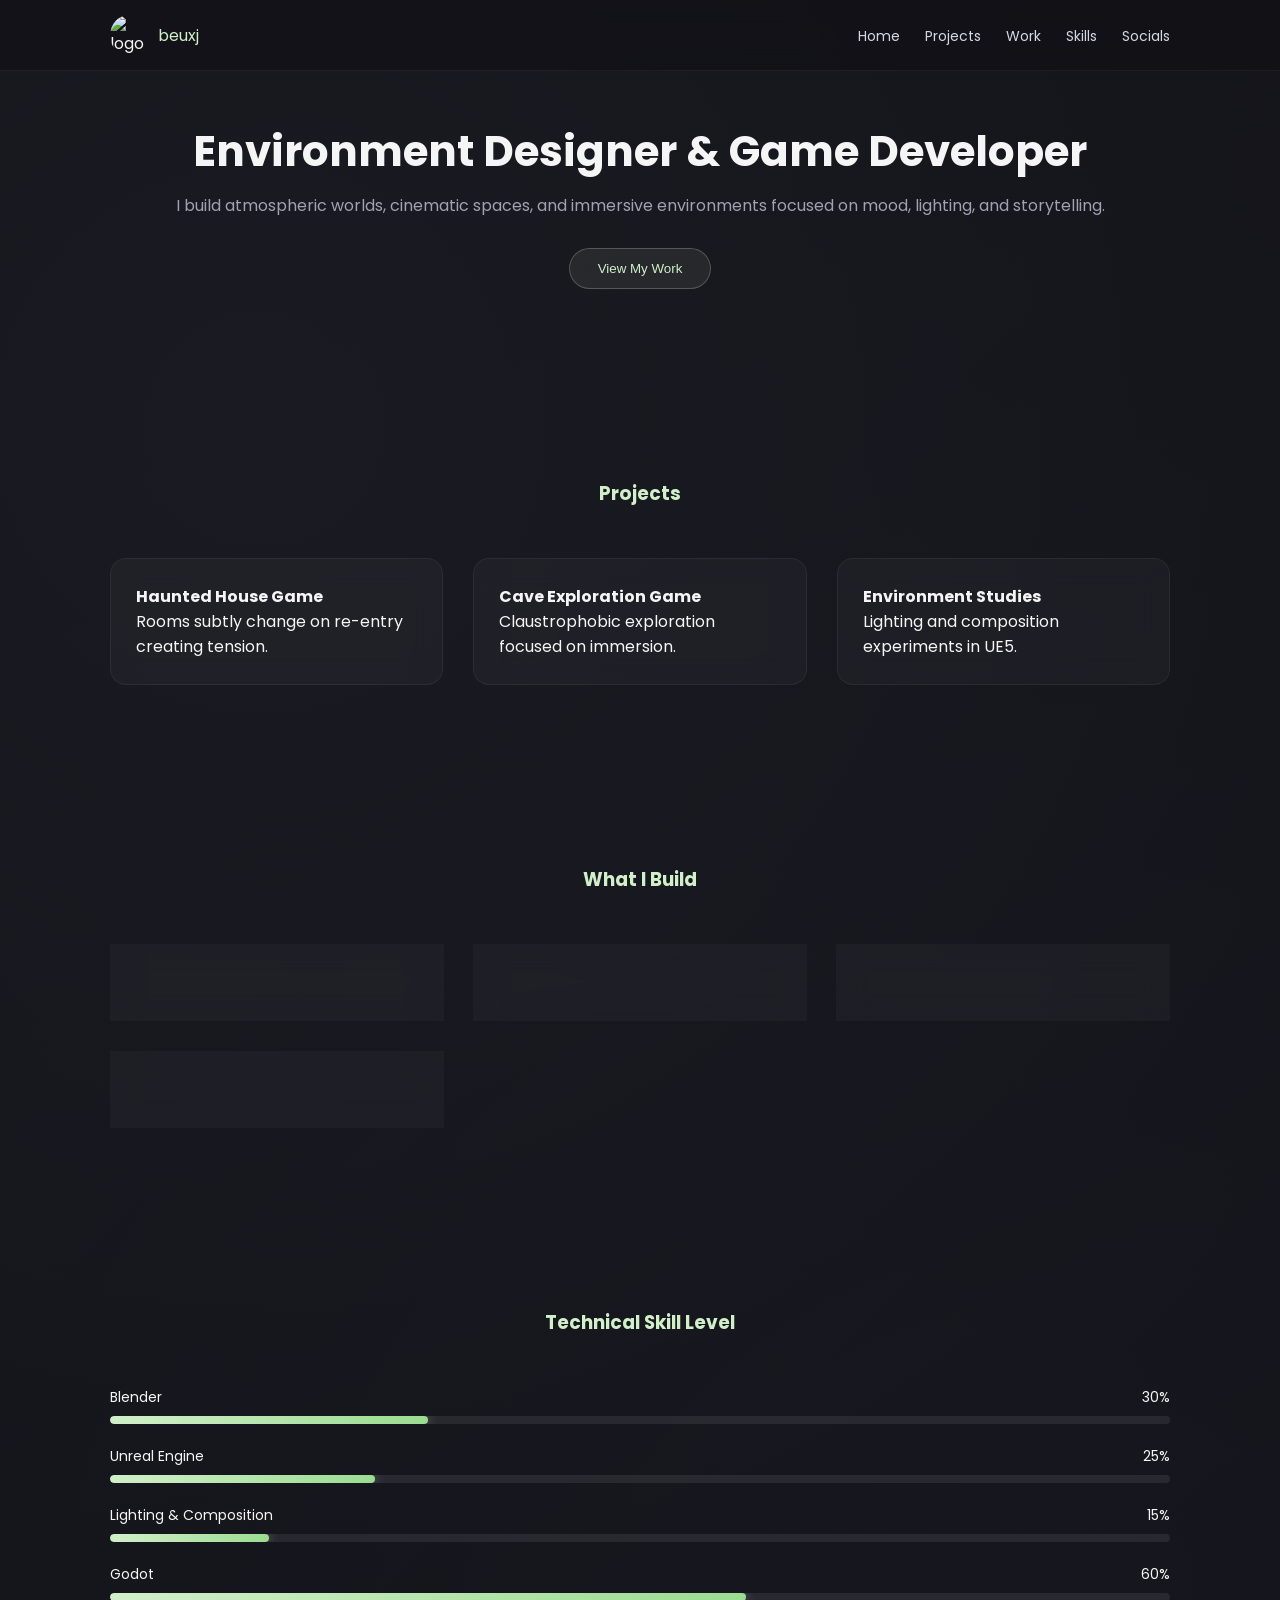
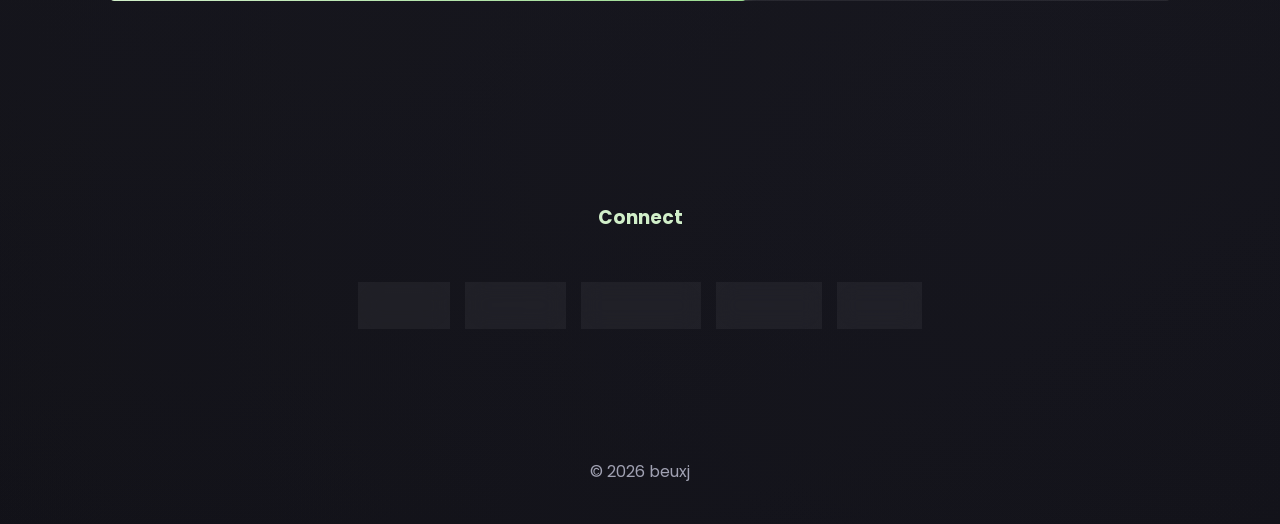
==== index.html @ 56275190 "added techinical skills bar , changed the animatin style with a little glow effect and changed the l" ====
<!DOCTYPE html>
<html lang="en">
<head>
<meta charset="UTF-8">
<meta name="viewport" content="width=device-width, initial-scale=1.0">
<title>Beuxj | Environment Designer</title>

<link href="https://fonts.googleapis.com/css2?family=Poppins:wght@300;400;500;600&display=swap" rel="stylesheet">
<link rel="stylesheet" href="style.css">
</head>

<body>

<!-- NAVBAR -->
<nav class="navbar">
    <div class="container nav-container">

        <div class="logo-container">
            <img src="assets\logo\BEUXJ.png" alt="logo">
            <span class="brand-name">beuxj</span>
        </div>

        <ul class="nav-links">
            <li><a href="#home">Home</a></li>
            <li><a href="#projects">Projects</a></li>
            <li><a href="#what">Work</a></li>
            <li><a href="#skills">Skills</a></li>
            <li><a href="#socials">Socials</a></li>
        </ul>

    </div>
</nav>

<!-- HERO -->
<section id="home" class="hero">
    <div class="container">
        <h2>Environment Designer & Game Developer</h2>
        <p>
            I build atmospheric worlds, cinematic spaces, and immersive environments
            focused on mood, lighting, and storytelling.
        </p>
        <button onclick="scrollToSection('projects')">View My Work</button>
    </div>
</section>

<!-- PROJECTS -->
<section id="projects" class="reveal">
    <div class="container">
        <h3>Projects</h3>

        <div class="project-grid">
            <div class="project-card">
                <h4>Haunted House Game</h4>
                <p>Rooms subtly change on re-entry creating tension.</p>
            </div>

            <div class="project-card">
                <h4>Cave Exploration Game</h4>
                <p>Claustrophobic exploration focused on immersion.</p>
            </div>

            <div class="project-card">
                <h4>Environment Studies</h4>
                <p>Lighting and composition experiments in UE5.</p>
            </div>
        </div>
    </div>
</section>

<!-- WHAT I BUILD -->
<section id="what" class="reveal">
    <div class="container">
        <h3>What I Build</h3>

        <div class="what-grid">
            <div class="what-card"><h4>Atmospheric Environments</h4></div>
            <div class="what-card"><h4>Cinematic Lighting</h4></div>
            <div class="what-card"><h4>Environment Assets</h4></div>
            <div class="what-card"><h4>Immersive Spaces</h4></div>
        </div>
    </div>
</section>

<!-- SKILLS -->
<section id="skills" class="reveal">
    <div class="container">
        <h3>Technical Skill Level</h3>

        <div class="skill-bars">

            <div class="skill">
                <div class="skill-header">
                    <span>Blender</span>
                    <span>30%</span>
                </div>
                <div class="bar">
                    <div class="progress" data-width="30%"></div>
                </div>
            </div>

            <div class="skill">
                <div class="skill-header">
                    <span>Unreal Engine</span>
                    <span>25%</span>
                </div>
                <div class="bar">
                    <div class="progress" data-width="25%"></div>
                </div>
            </div>

            <div class="skill">
                <div class="skill-header">
                    <span>Lighting & Composition</span>
                    <span>15%</span>
                </div>
                <div class="bar">
                    <div class="progress" data-width="15%"></div>
                </div>
            </div>

            <div class="skill">
                <div class="skill-header">
                    <span>Godot</span>
                    <span>60%</span>
                </div>
                <div class="bar">
                    <div class="progress" data-width="60%"></div>
                </div>
            </div>

        </div>
    </div>
</section>

<!-- SOCIALS -->
<section id="socials" class="reveal">
    <div class="container">
        <h3>Connect</h3>

        <div class="socials">
        <a href="https://github.com/Beuxj" target="_blank">GitHub</a>
        <a href="https://www.linkedin.com/in/ritvik-paul-022bb6386/" target="_blank">LinkedIn</a>
        <a href="https://www.instagram.com/beuxj.dev" target="_blank">Instagram</a>
        <a href="https://www.youtube.com/@Beuxjcreates" target="_blank">YouTube</a>
        <a href="https://beuxj.itch.io/" target="_blank">Itch.io</a>

        </div>
    </div>
</section>

<footer>
    © 2026 beuxj
</footer>

<script src="script.js"></script>
</body>
</html>
---- style.css ----
:root {
    --bg: #101014;
    --accent: #d1efc9;
    --text: #f5f5f5;
    --muted: #a0a1b2;
}

/* RESET */
* {
    margin: 0;
    padding: 0;
    box-sizing: border-box;
}

/* BODY */
body {
    font-family: 'Poppins', sans-serif;
    background: radial-gradient(circle at 20% 20%, #1a1a22, transparent),
                radial-gradient(circle at 80% 80%, #15151d, transparent),
                linear-gradient(135deg, #101014, #0c0c11);
    color: var(--text);
}

/* CONTAINER */
.container {
    max-width: 1100px;
    margin: auto;
    padding: 0 20px;
}

/* NAVBAR */
.navbar {
    position: fixed;
    width: 100%;
    top: 0;
    background: rgba(16,16,20,0.6);
    backdrop-filter: blur(12px);
    border-bottom: 1px solid rgba(255,255,255,0.05);
    z-index: 1000;
}

.nav-container {
    display: flex;
    justify-content: space-between;
    align-items: center;
    height: 70px;
}

.logo-container {
    display: flex;
    align-items: center;
    gap: 10px;
}

.logo-container img {
    width: 38px;
    border-radius: 50%;
}

.brand-name {
    color: var(--accent);
}

/* NAV LINKS */
.nav-links {
    display: flex;
    gap: 25px;
    list-style: none;
}

.nav-links a {
    color: #d6d7e5;
    text-decoration: none;
    font-size: 14px;
    transition: 0.3s;
}

.nav-links a:hover {
    color: var(--accent);
}

/* HERO */
.hero {
    padding-top: 120px;
    padding-bottom: 100px;
    text-align: center;
}

.hero h2 {
    font-size: 42px;
}

.hero p {
    color: var(--muted);
    margin-top: 10px;
}

/* 🔥 VIEW MY WORK BUTTON (FIXED) */
.hero button {
    margin-top: 30px;
    padding: 12px 28px;
    border-radius: 30px;

    background: rgba(209, 239, 201, 0.08);
    border: 1px solid rgba(209, 239, 201, 0.25);

    color: var(--accent);
    font-weight: 500;
    cursor: pointer;

    backdrop-filter: blur(10px);
    transition: 0.3s ease;
}

.hero button:hover {
    background: rgba(209, 239, 201, 0.2);
    box-shadow: 0 0 20px rgba(209,239,201,0.2);
    transform: translateY(-2px);
}

/* SECTIONS */
section {
    padding: 90px 0;
}

h3 {
    text-align: center;
    margin-bottom: 50px;
    color: var(--accent);
}

/* GRID */
.project-grid,
.what-grid {
    display: grid;
    grid-template-columns: repeat(auto-fit, minmax(260px, 1fr));
    gap: 30px;
}

/* 🔥 GLASS CARDS */
.project-card,
.what-card {
    background: rgba(255,255,255,0.03);
    border-radius: 16px;
    padding: 25px;

    backdrop-filter: blur(14px);
    border: 1px solid rgba(255,255,255,0.06);

    transition: all 0.3s ease;
}

/* Glow edge */
.project-card::before,
.what-card::before {
    content: "";
    position: absolute;
    inset: 0;
    border-radius: 16px;
    pointer-events: none;
}

/* Hover effect */
.project-card:hover,
.what-card:hover {
    transform: translateY(-8px) scale(1.01);
    border-color: rgba(209,239,201,0.25);
    box-shadow: 0 15px 40px rgba(0,0,0,0.4);
}

/* SKILLS */
.skill {
    margin-bottom: 22px;
}

.skill-header {
    display: flex;
    justify-content: space-between;
    font-size: 14px;
}

.bar {
    height: 8px;
    background: rgba(255,255,255,0.08);
    border-radius: 10px;
    margin-top: 8px;
    overflow: hidden;
}

/* 🔥 BETTER SKILL BAR */
.progress {
    width: 0;
    height: 100%;
    background: linear-gradient(90deg, #d1efc9, #9bdc91);
    border-radius: 10px;
    transition: width 1.2s ease;
    box-shadow: 0 0 12px rgba(209,239,201,0.4);
}

/* SOCIALS */
.socials {
    display: flex;
    justify-content: center;
    gap: 15px;
    flex-wrap: wrap;
}

.socials a {
    padding: 10px 18px;
    border-radius: 25px;

    background: rgba(255,255,255,0.05);
    backdrop-filter: blur(10px);
    border: 1px solid rgba(255,255,255,0.08);

    color: var(--accent);
    text-decoration: none;

    transition: 0.3s;
}

.socials a:hover {
    background: rgba(209,239,201,0.15);
    box-shadow: 0 0 15px rgba(209,239,201,0.2);
}

/* FOOTER */
footer {
    text-align: center;
    padding: 40px;
    color: var(--muted);
}

/* ANIMATIONS */
.reveal {
    opacity: 0;
    transform: translateY(30px);
    transition: 0.8s;
}

.reveal.active {
    opacity: 1;
    transform: translateY(0);
}

/* MOBILE */
@media(max-width:768px){
    .nav-links {
        display: none;
    }

    .hero h2 {
        font-size: 30px;
    }
}
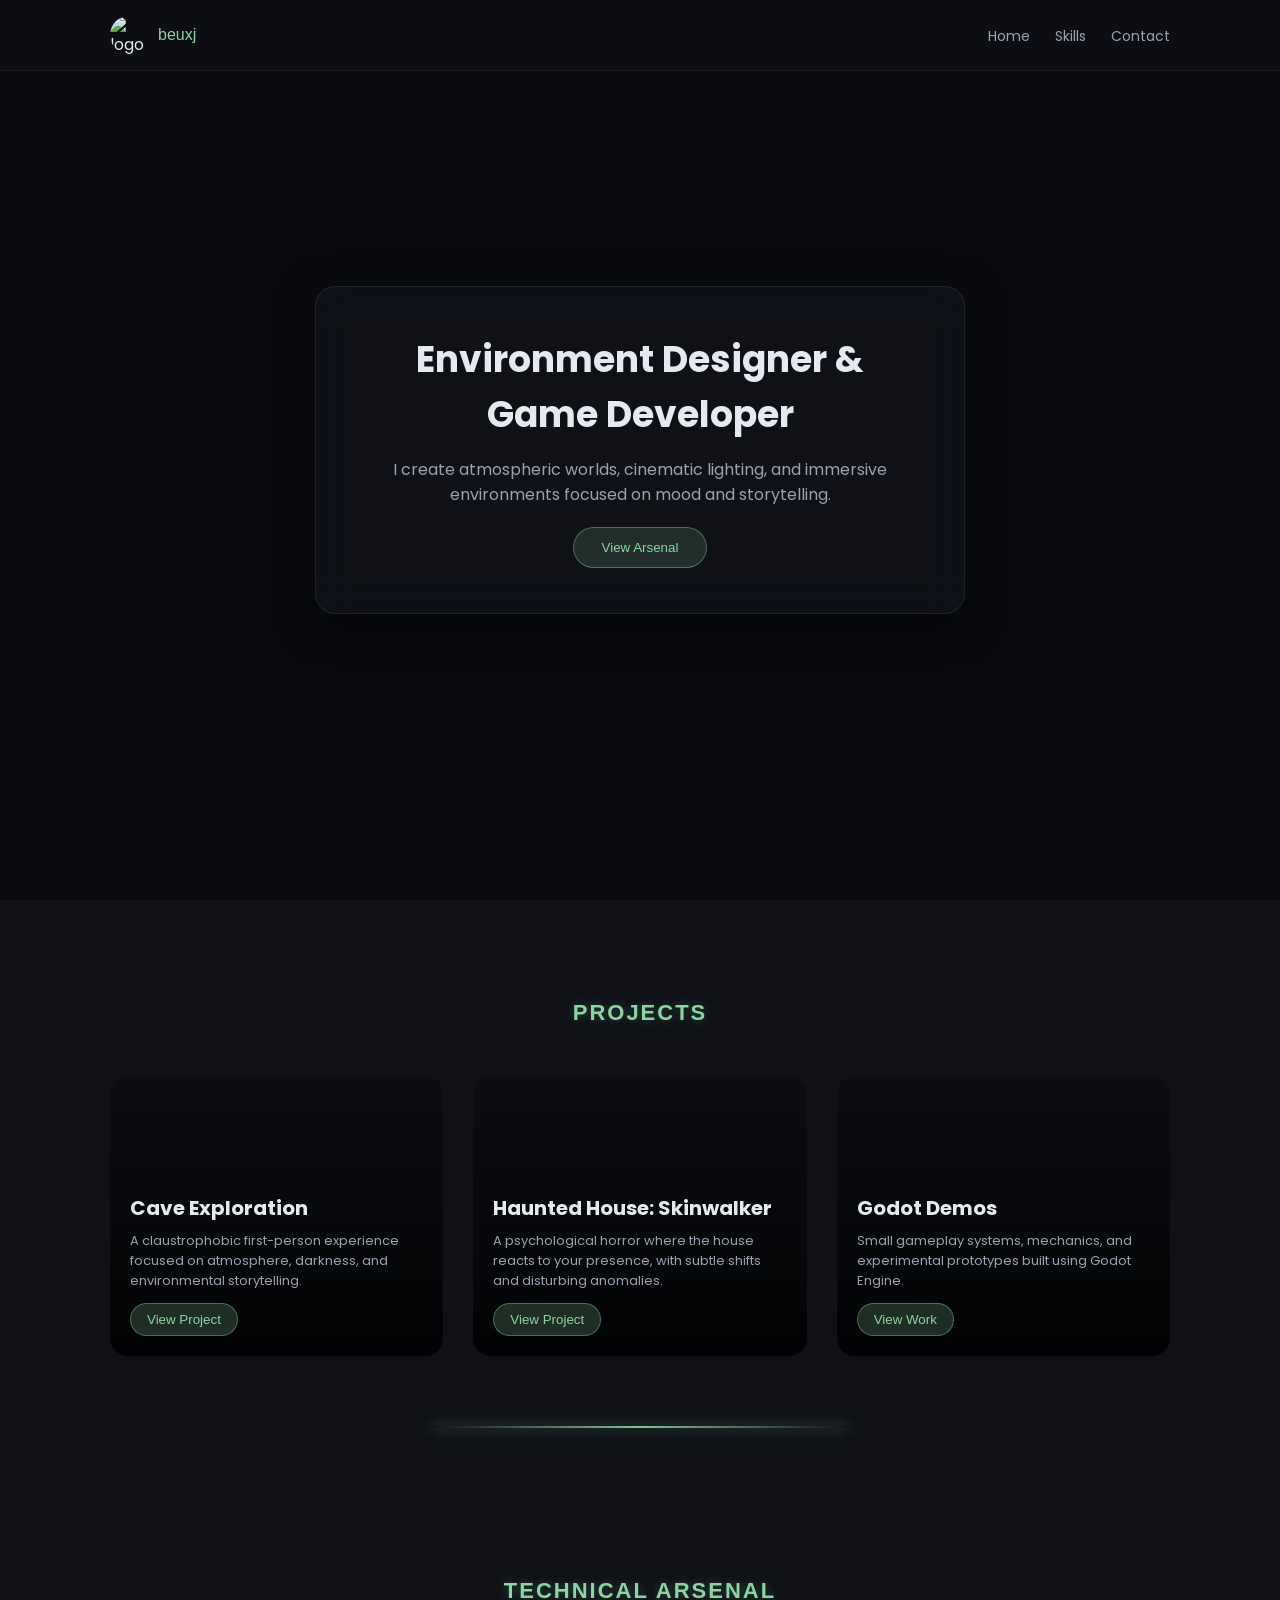
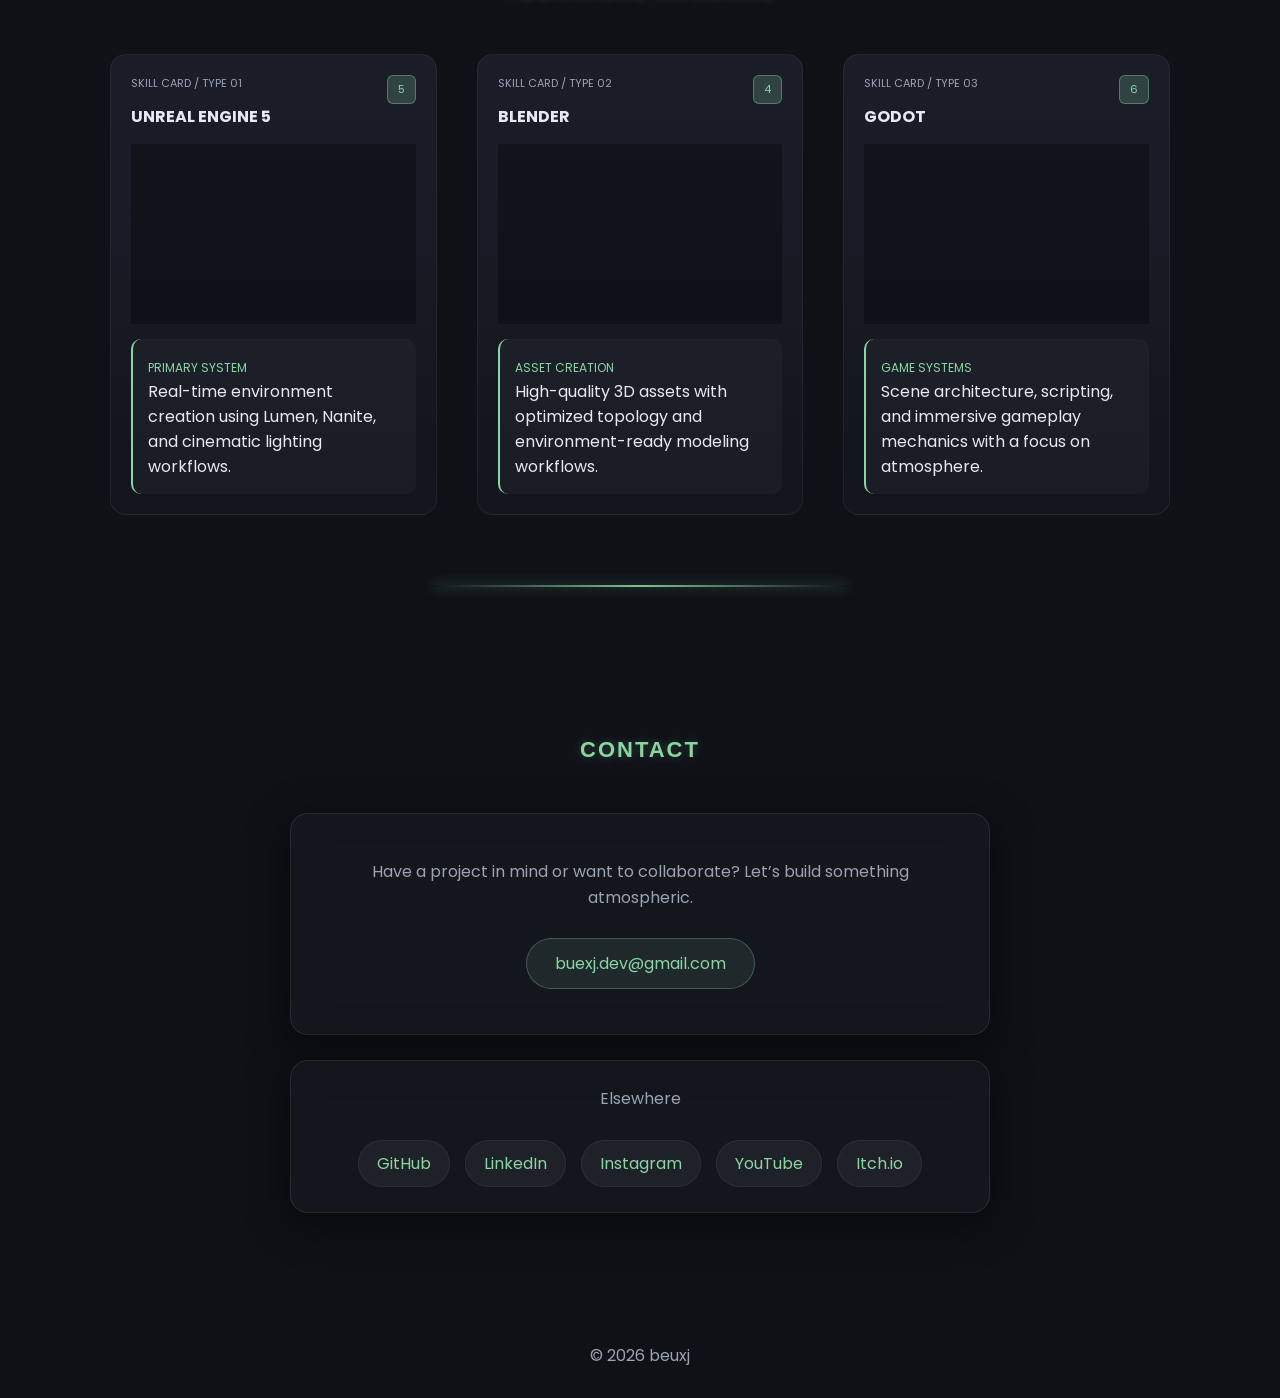
==== commit 58d27de8: "added an easter egg" ====
--- a/index.html
+++ b/index.html
@@ -3,155 +3,188 @@
 <head>
 <meta charset="UTF-8">
 <meta name="viewport" content="width=device-width, initial-scale=1.0">
+
 <title>Beuxj | Environment Designer</title>
 
+<!-- Google Font -->
 <link href="https://fonts.googleapis.com/css2?family=Poppins:wght@300;400;500;600&display=swap" rel="stylesheet">
+
+<!-- Main CSS -->
 <link rel="stylesheet" href="style.css">
 </head>
 
 <body>
 
-<!-- NAVBAR -->
+<!-- ================= NAVBAR ================= -->
 <nav class="navbar">
     <div class="container nav-container">
 
-        <div class="logo-container">
-            <img src="assets\logo\BEUXJ.png" alt="logo">
+        <!-- Logo + Brand (Click this for Easter Egg) -->
+        <div class="logo-container" id="logo">
+            <img src="assets/logo/BEUXJ.png" alt="logo">
             <span class="brand-name">beuxj</span>
         </div>
 
+        <!-- Navigation Links -->
         <ul class="nav-links">
             <li><a href="#home">Home</a></li>
-            <li><a href="#projects">Projects</a></li>
-            <li><a href="#what">Work</a></li>
             <li><a href="#skills">Skills</a></li>
-            <li><a href="#socials">Socials</a></li>
+            <li><a href="#contact">Contact</a></li>
         </ul>
 
     </div>
 </nav>
 
-<!-- HERO -->
+<!-- Bio popup (hidden by default) -->
+<div id="bio-popup">
+  <span id="close-popup">&times;</span>
+  <p id="bio-text"></p>
+</div>
+
+<!-- ================= HERO SECTION ================= -->
 <section id="home" class="hero">
-    <div class="container">
-        <h2>Environment Designer & Game Developer</h2>
-        <p>
-            I build atmospheric worlds, cinematic spaces, and immersive environments
-            focused on mood, lighting, and storytelling.
-        </p>
-        <button onclick="scrollToSection('projects')">View My Work</button>
+    <div class="hero-overlay">
+        <div class="hero-box">
+            <h1>Environment Designer & Game Developer</h1>
+            <p>
+                I create atmospheric worlds, cinematic lighting,
+                and immersive environments focused on mood and storytelling.
+            </p>
+            <button onclick="scrollToSection('skills')">
+                View Arsenal
+            </button>
+        </div>
     </div>
 </section>
 
-<!-- PROJECTS -->
-<section id="projects" class="reveal">
+<!-- ================= PROJECTS ================= -->
+<section id="projects" class="reveal divider">
     <div class="container">
         <h3>Projects</h3>
-
-        <div class="project-grid">
-            <div class="project-card">
-                <h4>Haunted House Game</h4>
-                <p>Rooms subtly change on re-entry creating tension.</p>
+        <div class="projects-grid">
+            <div class="project-card cave">
+                <div class="project-overlay">
+                    <h4>Cave Exploration</h4>
+                    <p>
+                        A claustrophobic first-person experience focused on
+                        atmosphere, darkness, and environmental storytelling.
+                    </p>
+                    <button>View Project</button>
+                </div>
             </div>
-
-            <div class="project-card">
-                <h4>Cave Exploration Game</h4>
-                <p>Claustrophobic exploration focused on immersion.</p>
+            <div class="project-card haunted">
+                <div class="project-overlay">
+                    <h4>Haunted House: Skinwalker</h4>
+                    <p>
+                        A psychological horror where the house reacts to your
+                        presence, with subtle shifts and disturbing anomalies.
+                    </p>
+                    <button>View Project</button>
+                </div>
             </div>
-
-            <div class="project-card">
-                <h4>Environment Studies</h4>
-                <p>Lighting and composition experiments in UE5.</p>
+            <div class="project-card godot-demo">
+                <div class="project-overlay">
+                    <h4>Godot Demos</h4>
+                    <p>
+                        Small gameplay systems, mechanics, and experimental
+                        prototypes built using Godot Engine.
+                    </p>
+                    <button>View Work</button>
+                </div>
             </div>
         </div>
     </div>
 </section>
 
-<!-- WHAT I BUILD -->
-<section id="what" class="reveal">
+<!-- ================= SKILL CARDS ================= -->
+<section id="skills" class="reveal divider">
     <div class="container">
-        <h3>What I Build</h3>
-
-        <div class="what-grid">
-            <div class="what-card"><h4>Atmospheric Environments</h4></div>
-            <div class="what-card"><h4>Cinematic Lighting</h4></div>
-            <div class="what-card"><h4>Environment Assets</h4></div>
-            <div class="what-card"><h4>Immersive Spaces</h4></div>
+        <h3>Technical Arsenal</h3>
+        <div class="skills-grid">
+            <div class="skill-card">
+                <div class="card-header">
+                    <span>SKILL CARD / TYPE 01</span>
+                    <div class="level">5</div>
+                </div>
+                <h4>UNREAL ENGINE 5</h4>
+                <div class="card-image ue5"></div>
+                <div class="card-desc">
+                    <span class="tag">PRIMARY SYSTEM</span>
+                    <p>
+                        Real-time environment creation using Lumen,
+                        Nanite, and cinematic lighting workflows.
+                    </p>
+                </div>
+            </div>
+            <div class="skill-card">
+                <div class="card-header">
+                    <span>SKILL CARD / TYPE 02</span>
+                    <div class="level">4</div>
+                </div>
+                <h4>BLENDER</h4>
+                <div class="card-image blender"></div>
+                <div class="card-desc">
+                    <span class="tag">ASSET CREATION</span>
+                    <p>
+                        High-quality 3D assets with optimized topology
+                        and environment-ready modeling workflows.
+                    </p>
+                </div>
+            </div>
+            <div class="skill-card">
+                <div class="card-header">
+                    <span>SKILL CARD / TYPE 03</span>
+                    <div class="level">6</div>
+                </div>
+                <h4>GODOT</h4>
+                <div class="card-image godot"></div>
+                <div class="card-desc">
+                    <span class="tag">GAME SYSTEMS</span>
+                    <p>
+                        Scene architecture, scripting, and immersive
+                        gameplay mechanics with a focus on atmosphere.
+                    </p>
+                </div>
+            </div>
         </div>
     </div>
 </section>
 
-<!-- SKILLS -->
-<section id="skills" class="reveal">
+<!-- ================= CONTACT ================= -->
+<section id="contact" class="reveal">
     <div class="container">
-        <h3>Technical Skill Level</h3>
-
-        <div class="skill-bars">
-
-            <div class="skill">
-                <div class="skill-header">
-                    <span>Blender</span>
-                    <span>30%</span>
-                </div>
-                <div class="bar">
-                    <div class="progress" data-width="30%"></div>
+        <h3>Contact</h3>
+        <div class="contact-wrapper">
+            <div class="contact-box primary">
+                <p>
+                    Have a project in mind or want to collaborate?
+                    Let’s build something atmospheric.
+                </p>
+                <a href="mailto:buexj.dev@gmail.com" class="email-btn">
+                    buexj.dev@gmail.com
+                </a>
+            </div>
+            <div class="contact-box secondary">
+                <p class="social-title">Elsewhere</p>
+                <div class="social-links">
+                   <a href="https://github.com/Beuxj" target="_blank">GitHub</a>
+                   <a href="https://www.linkedin.com/in/ritvik-paul-022bb6386/" target="_blank">LinkedIn</a>
+                   <a href="https://www.instagram.com/beuxj.dev" target="_blank">Instagram</a>
+                   <a href="https://www.youtube.com/@Beuxjcreates" target="_blank">YouTube</a>
+                   <a href="https://beuxj.itch.io/" target="_blank">Itch.io</a>
                 </div>
             </div>
-
-            <div class="skill">
-                <div class="skill-header">
-                    <span>Unreal Engine</span>
-                    <span>25%</span>
-                </div>
-                <div class="bar">
-                    <div class="progress" data-width="25%"></div>
-                </div>
-            </div>
-
-            <div class="skill">
-                <div class="skill-header">
-                    <span>Lighting & Composition</span>
-                    <span>15%</span>
-                </div>
-                <div class="bar">
-                    <div class="progress" data-width="15%"></div>
-                </div>
-            </div>
-
-            <div class="skill">
-                <div class="skill-header">
-                    <span>Godot</span>
-                    <span>60%</span>
-                </div>
-                <div class="bar">
-                    <div class="progress" data-width="60%"></div>
-                </div>
-            </div>
-
         </div>
     </div>
 </section>
 
-<!-- SOCIALS -->
-<section id="socials" class="reveal">
-    <div class="container">
-        <h3>Connect</h3>
-
-        <div class="socials">
-        <a href="https://github.com/Beuxj" target="_blank">GitHub</a>
-        <a href="https://www.linkedin.com/in/ritvik-paul-022bb6386/" target="_blank">LinkedIn</a>
-        <a href="https://www.instagram.com/beuxj.dev" target="_blank">Instagram</a>
-        <a href="https://www.youtube.com/@Beuxjcreates" target="_blank">YouTube</a>
-        <a href="https://beuxj.itch.io/" target="_blank">Itch.io</a>
-
-        </div>
-    </div>
-</section>
-
+<!-- ================= FOOTER ================= -->
 <footer>
     © 2026 beuxj
 </footer>
 
+<!-- JS -->
 <script src="script.js"></script>
+
 </body>
 </html>
--- a/style.css
+++ b/style.css
@@ -1,41 +1,51 @@
+/* ================= ROOT THEME ================= */
 :root {
-    --bg: #101014;
-    --accent: #d1efc9;
-    --text: #f5f5f5;
-    --muted: #a0a1b2;
-}
-
-/* RESET */
+    --bg: #0f1117;
+    --card: #1c1f2a;
+
+    --accent: #8bd5a3;
+    --accent-strong: #6ee7a0;
+
+    --text: #e6e9ef;
+    --muted: #9aa3b2;
+
+    --border: rgba(255,255,255,0.06);
+}
+
+/* ================= RESET ================= */
 * {
     margin: 0;
     padding: 0;
     box-sizing: border-box;
 }
 
-/* BODY */
+img {
+    max-width: 100%;
+    display: block;
+}
+
+/* ================= BODY ================= */
 body {
     font-family: 'Poppins', sans-serif;
-    background: radial-gradient(circle at 20% 20%, #1a1a22, transparent),
-                radial-gradient(circle at 80% 80%, #15151d, transparent),
-                linear-gradient(135deg, #101014, #0c0c11);
+    background: var(--bg);
     color: var(--text);
 }
 
-/* CONTAINER */
+/* ================= CONTAINER ================= */
 .container {
     max-width: 1100px;
     margin: auto;
     padding: 0 20px;
 }
 
-/* NAVBAR */
+/* ================= NAVBAR ================= */
 .navbar {
     position: fixed;
+    top: 0;
     width: 100%;
-    top: 0;
-    background: rgba(16,16,20,0.6);
+    background: rgba(15,17,23,0.7);
     backdrop-filter: blur(12px);
-    border-bottom: 1px solid rgba(255,255,255,0.05);
+    border-bottom: 1px solid var(--border);
     z-index: 1000;
 }
 
@@ -46,31 +56,42 @@
     height: 70px;
 }
 
+/* Logo */
 .logo-container {
     display: flex;
     align-items: center;
     gap: 10px;
+    cursor: pointer;
+    transition: transform 0.2s ease; /* click animation */
 }
 
 .logo-container img {
     width: 38px;
+    height: 38px;
+    object-fit: cover;
     border-radius: 50%;
 }
 
 .brand-name {
     color: var(--accent);
-}
-
-/* NAV LINKS */
+    font-weight: 500;
+}
+
+/* Logo click scale effect */
+.logo-container:active {
+    transform: scale(1.1);
+}
+
+/* Nav links */
 .nav-links {
+    list-style: none;
     display: flex;
     gap: 25px;
-    list-style: none;
 }
 
 .nav-links a {
-    color: #d6d7e5;
     text-decoration: none;
+    color: var(--muted);
     font-size: 14px;
     transition: 0.3s;
 }
@@ -79,159 +100,350 @@
     color: var(--accent);
 }
 
-/* HERO */
+/* ================= EASTER EGG ================= */
+/* Bio Popup Glassmorphic + Typing Animation */
+#bio-popup {
+  position: fixed;
+  top: 50%;
+  left: 50%;
+  transform: translate(-50%, -50%);
+  background: rgba(28, 31, 42, 0.85); /* matches hero box */
+  backdrop-filter: blur(18px);
+  color: var(--accent);
+  padding: 2rem;
+  border-radius: 1rem;
+  box-shadow: 0 0 25px rgba(0,0,0,0.5);
+  text-align: left;
+  display: none;
+  z-index: 1000;
+  max-width: 400px;
+  font-family: 'Courier New', monospace;
+  font-size: 1.1rem;
+  border: 1px solid rgba(139,213,163,0.2);
+}
+
+#bio-popup.show {
+    display: block;
+    animation: popupFade 0.3s ease forwards;
+}
+
+@keyframes popupFade {
+    0% { opacity: 0; transform: translate(-50%, -50%) scale(0.9); }
+    100% { opacity: 1; transform: translate(-50%, -50%) scale(1); }
+}
+
+#close-popup {
+  position: absolute;
+  top: 10px;
+  right: 15px;
+  cursor: pointer;
+  font-size: 1.5rem;
+  color: var(--accent);
+}
+
+#bio-text::after {
+  content: '|';
+  display: inline-block;
+  margin-left: 2px;
+  animation: blink 0.8s infinite;
+}
+
+@keyframes blink {
+  0%, 50%, 100% { opacity: 1; }
+  25%, 75% { opacity: 0; }
+}
+
+/* ================= HERO ================= */
 .hero {
-    padding-top: 120px;
-    padding-bottom: 100px;
+    height: 100vh;
+    background: url("assets/logo/hero_image.png") center/cover no-repeat;
+    position: relative;
+}
+
+/* Overlay */
+.hero-overlay {
+    position: absolute;
+    inset: 0;
+    display: flex;
+    justify-content: center;
+    align-items: center;
+    background: rgba(0,0,0,0.35);
+}
+
+/* Glass box */
+.hero-box {
+    max-width: 650px;
+    padding: 45px;
     text-align: center;
-}
-
-.hero h2 {
-    font-size: 42px;
-}
-
-.hero p {
+    background: rgba(28,31,42,0.35);
+    backdrop-filter: blur(18px);
+    border-radius: 20px;
+    border: 1px solid rgba(139,213,163,0.1);
+    box-shadow: 0 10px 40px rgba(0,0,0,0.6);
+}
+
+.hero-box h1 {
+    font-size: 36px;
+    margin-bottom: 15px;
+}
+
+.hero-box p {
     color: var(--muted);
-    margin-top: 10px;
-}
-
-/* 🔥 VIEW MY WORK BUTTON (FIXED) */
-.hero button {
-    margin-top: 30px;
+    margin-bottom: 20px;
+}
+
+/* Button */
+.hero-box button {
     padding: 12px 28px;
     border-radius: 30px;
-
-    background: rgba(209, 239, 201, 0.08);
-    border: 1px solid rgba(209, 239, 201, 0.25);
-
-    color: var(--accent);
-    font-weight: 500;
+    background: rgba(139,213,163,0.15);
+    border: 1px solid rgba(139,213,163,0.4);
+    color: var(--accent);
     cursor: pointer;
-
-    backdrop-filter: blur(10px);
-    transition: 0.3s ease;
-}
-
-.hero button:hover {
-    background: rgba(209, 239, 201, 0.2);
-    box-shadow: 0 0 20px rgba(209,239,201,0.2);
-    transform: translateY(-2px);
-}
-
-/* SECTIONS */
+    transition: 0.3s;
+}
+
+.hero-box button:hover {
+    background: rgba(139,213,163,0.3);
+}
+
+/* ================= SECTION ================= */
 section {
-    padding: 90px 0;
+    padding: 100px 0;
 }
 
 h3 {
     text-align: center;
     margin-bottom: 50px;
-    color: var(--accent);
-}
-
-/* GRID */
-.project-grid,
-.what-grid {
+    text-shadow: 0 0 10px rgba(139,213,163,0.3);
+    color: var(--accent);
+    font-size: 22px;
+    font-weight: 600;
+    letter-spacing: 2px;
+    text-transform: uppercase;
+}
+
+/* ================= PROJECTS ================= */
+.projects-grid {
     display: grid;
-    grid-template-columns: repeat(auto-fit, minmax(260px, 1fr));
+    grid-template-columns: repeat(auto-fit, minmax(280px, 1fr));
     gap: 30px;
 }
 
-/* 🔥 GLASS CARDS */
-.project-card,
-.what-card {
-    background: rgba(255,255,255,0.03);
-    border-radius: 16px;
-    padding: 25px;
-
-    backdrop-filter: blur(14px);
-    border: 1px solid rgba(255,255,255,0.06);
-
-    transition: all 0.3s ease;
-}
-
-/* Glow edge */
-.project-card::before,
-.what-card::before {
+.project-card {
+    position: relative;
+    height: 280px;
+    border-radius: 18px;
+    overflow: hidden;
+    background-size: cover;
+    background-position: center;
+    transition: 0.4s;
+}
+
+.project-card:hover {
+    transform: translateY(-10px) scale(1.02);
+}
+
+/* Overlay */
+.project-card::before {
     content: "";
     position: absolute;
     inset: 0;
+    background: linear-gradient(
+        to top,
+        rgba(0,0,0,0.85),
+        rgba(0,0,0,0.2)
+    );
+    z-index: 1;
+}
+
+.project-overlay {
+    position: absolute;
+    bottom: 0;
+    z-index: 2;
+    padding: 20px;
+}
+
+.project-overlay h4 {
+    font-size: 20px;
+    margin-bottom: 8px;
+}
+
+.project-overlay p {
+    font-size: 13px;
+    color: var(--muted);
+    margin-bottom: 12px;
+}
+
+.project-overlay button {
+    padding: 8px 16px;
+    border-radius: 20px;
+    background: rgba(139,213,163,0.2);
+    border: 1px solid rgba(139,213,163,0.4);
+    color: var(--accent);
+    cursor: pointer;
+    transition: 0.3s;
+}
+
+.project-overlay button:hover {
+    background: rgba(139,213,163,0.35);
+}
+
+/* Background images */
+.project-card.cave { background-image: url("assets/projects/cave.jpg"); }
+.project-card.haunted { background-image: url("assets/projects/haunted.jpg"); }
+.project-card.godot-demo { background-image: url("assets/projects/godot.jpg"); }
+
+/* ================= SKILL CARDS ================= */
+.skills-grid {
+    display: grid;
+    grid-template-columns: repeat(auto-fit, minmax(300px, 1fr));
+    gap: 40px;
+}
+
+.skill-card {
+    position: relative;
+    background: linear-gradient(
+        180deg,
+        rgba(28,31,42,0.95),
+        rgba(20,22,30,0.95)
+    );
     border-radius: 16px;
-    pointer-events: none;
-}
-
-/* Hover effect */
-.project-card:hover,
-.what-card:hover {
-    transform: translateY(-8px) scale(1.01);
-    border-color: rgba(209,239,201,0.25);
-    box-shadow: 0 15px 40px rgba(0,0,0,0.4);
-}
-
-/* SKILLS */
-.skill {
-    margin-bottom: 22px;
-}
-
-.skill-header {
+    padding: 20px;
+    border: 1px solid var(--border);
+    transition: 0.4s;
+}
+
+.skill-card:hover {
+    transform: translateY(-12px) scale(1.02);
+}
+
+/* Header */
+.card-header {
     display: flex;
     justify-content: space-between;
-    font-size: 14px;
-}
-
-.bar {
-    height: 8px;
-    background: rgba(255,255,255,0.08);
+    font-size: 11px;
+    color: var(--muted);
+}
+
+/* Level */
+.level {
+    background: rgba(139,213,163,0.2);
+    border: 1px solid rgba(139,213,163,0.4);
+    padding: 5px 10px;
+    border-radius: 6px;
+    color: var(--accent);
+}
+
+/* Image */
+.card-image {
+    height: 180px;
     border-radius: 10px;
-    margin-top: 8px;
-    overflow: hidden;
-}
-
-/* 🔥 BETTER SKILL BAR */
-.progress {
-    width: 0;
-    height: 100%;
-    background: linear-gradient(90deg, #d1efc9, #9bdc91);
+    margin: 15px 0;
+    background-size: cover;
+    background-position: center;
+    position: relative;
+}
+
+.card-image::after {
+    content: "";
+    position: absolute;
+    inset: 0;
+    background: rgba(0,0,0,0.3);
+}
+
+.card-image.ue5 { background-image: url("assets/cards/ue5.jpg"); }
+.card-image.blender { background-image: url("assets/cards/blender.jpg"); }
+.card-image.godot { background-image: url("assets/cards/godot.jpg"); }
+
+/* Description */
+.card-desc {
+    background: rgba(255,255,255,0.03);
+    padding: 15px;
     border-radius: 10px;
-    transition: width 1.2s ease;
-    box-shadow: 0 0 12px rgba(209,239,201,0.4);
-}
-
-/* SOCIALS */
-.socials {
+    border-left: 2px solid var(--accent);
+}
+
+.tag {
+    font-size: 12px;
+    color: var(--accent);
+}
+
+/* ================= CONTACT ================= */
+.contact-wrapper {
+    display: flex;
+    flex-direction: column;
+    gap: 25px;
+    max-width: 700px;
+    margin: auto;
+}
+
+.contact-box {
+    text-align: center;
+    background: rgba(28,31,42,0.4);
+    backdrop-filter: blur(18px);
+    border-radius: 18px;
+    border: 1px solid rgba(139,213,163,0.12);
+    box-shadow: 0 10px 40px rgba(0,0,0,0.5);
+    transition: 0.3s;
+}
+
+.contact-box:hover { transform: translateY(-5px); }
+
+.contact-box.primary { padding: 45px; }
+.contact-box.secondary { padding: 25px; }
+
+.email-btn {
+    display: inline-block;
+    padding: 12px 28px;
+    border-radius: 30px;
+    background: rgba(139,213,163,0.1);
+    border: 1px solid rgba(139,213,163,0.3);
+    color: var(--accent);
+    text-decoration: none;
+    transition: 0.3s;
+}
+
+.email-btn:hover {
+    background: rgba(139,213,163,0.25);
+    box-shadow: 0 0 20px rgba(139,213,163,0.2);
+}
+
+.social-links {
     display: flex;
     justify-content: center;
     gap: 15px;
     flex-wrap: wrap;
 }
 
-.socials a {
+.social-links a {
     padding: 10px 18px;
     border-radius: 25px;
-
     background: rgba(255,255,255,0.05);
-    backdrop-filter: blur(10px);
-    border: 1px solid rgba(255,255,255,0.08);
-
+    border: 1px solid var(--border);
     color: var(--accent);
     text-decoration: none;
-
     transition: 0.3s;
 }
 
-.socials a:hover {
-    background: rgba(209,239,201,0.15);
-    box-shadow: 0 0 15px rgba(209,239,201,0.2);
-}
-
-/* FOOTER */
+.social-links a:hover {
+    background: rgba(139,213,163,0.15);
+}
+
+.contact-box p {
+    color: var(--muted);
+    line-height: 1.6;
+    margin-bottom: 28px;
+}
+
+/* ================= FOOTER ================= */
 footer {
     text-align: center;
-    padding: 40px;
+    padding: 30px;
     color: var(--muted);
 }
 
-/* ANIMATIONS */
+/* ================= REVEAL ================= */
 .reveal {
     opacity: 0;
     transform: translateY(30px);
@@ -243,13 +455,56 @@
     transform: translateY(0);
 }
 
-/* MOBILE */
+/* ================= MOBILE ================= */
 @media(max-width:768px){
-    .nav-links {
-        display: none;
-    }
-
-    .hero h2 {
-        font-size: 30px;
-    }
-}
+    .nav-links { display: none; }
+    .hero-box h1 { font-size: 26px; }
+}
+
+/* ================= CLEAN GAME DIVIDER ================= */
+.divider {
+    padding-bottom: 50px;
+}
+
+.divider::after {
+    content: "";
+    display: block;
+    margin: 70px auto 0;
+    width: 33%;
+    max-width: 420px;
+    min-width: 180px;
+    height: 2px;
+    position: relative;
+    background: linear-gradient(
+        90deg,
+        transparent,
+        rgba(139,213,163,0.9),
+        transparent
+    );
+    border-radius: 10px;
+    box-shadow:
+        0 0 12px rgba(139,213,163,0.5),
+        0 0 25px rgba(139,213,163,0.2);
+    animation: dividerPulse 3s ease-in-out infinite;
+}
+
+.divider::after::before {
+    content: "";
+    position: absolute;
+    left: 50%;
+    top: 50%;
+    transform: translate(-50%, -50%);
+    width: 8px;
+    height: 8px;
+    background: var(--accent);
+    border-radius: 50%;
+    box-shadow:
+        0 0 10px var(--accent),
+        0 0 20px rgba(139,213,163,0.6);
+}
+
+@keyframes dividerPulse {
+    0% { opacity: 0.6; transform: scaleX(0.95); }
+    50% { opacity: 1; transform: scaleX(1); }
+    100% { opacity: 0.6; transform: scaleX(0.95); }
+}
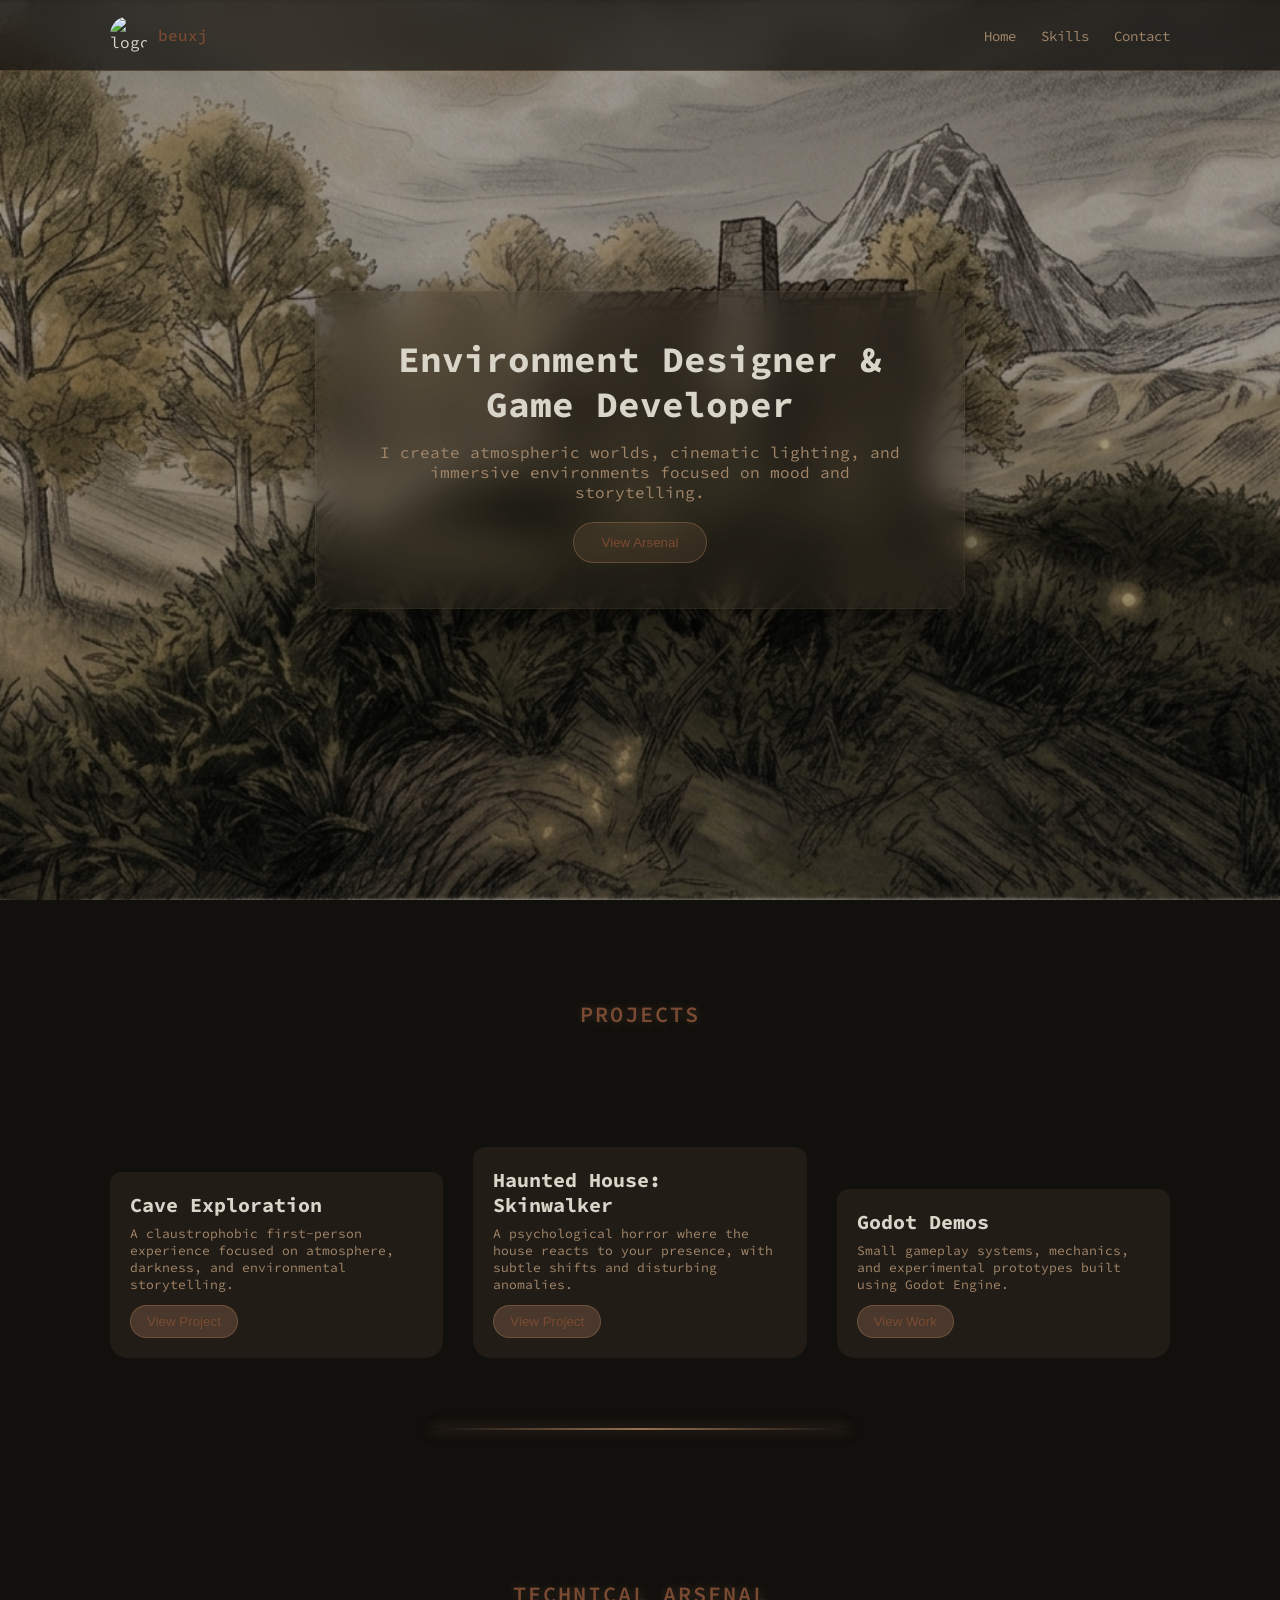
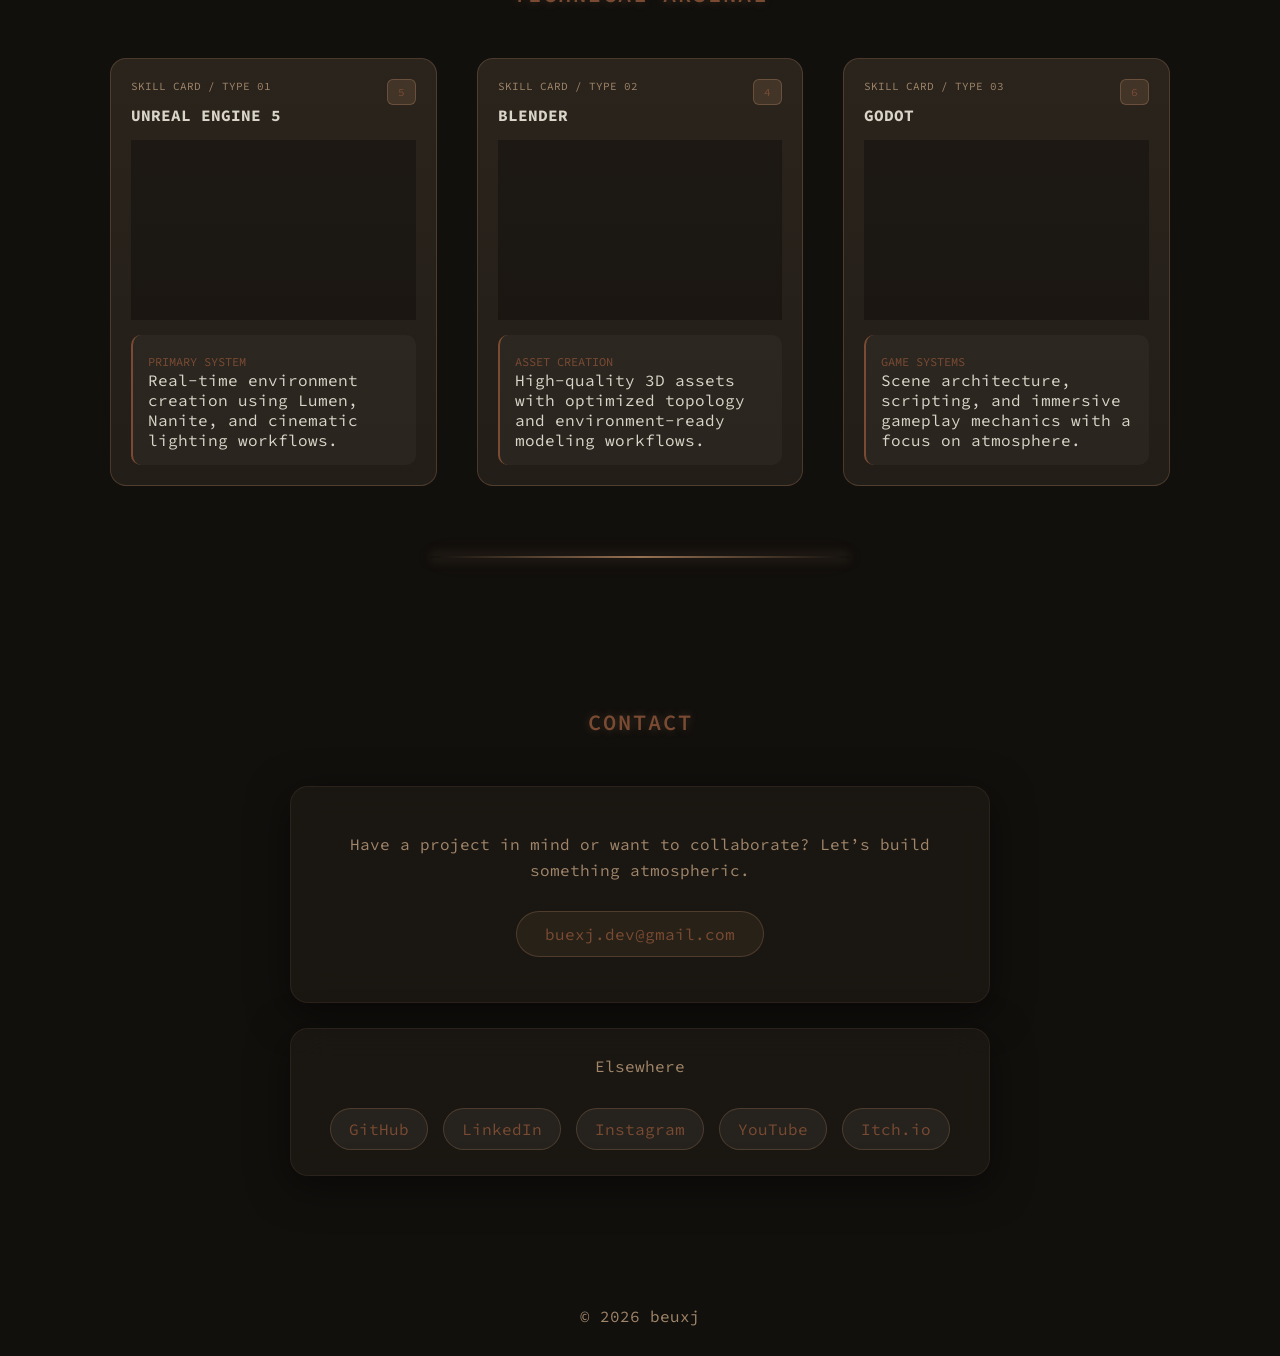
==== commit e2b7f920: "changed theme to earthy brown added new font and new hero banner sketch" ====
--- a/index.html
+++ b/index.html
@@ -6,8 +6,8 @@
 
 <title>Beuxj | Environment Designer</title>
 
-<!-- Google Font -->
-<link href="https://fonts.googleapis.com/css2?family=Poppins:wght@300;400;500;600&display=swap" rel="stylesheet">
+<!-- Google Fonts: Source Code Pro -->
+<link href="https://fonts.googleapis.com/css2?family=Source+Code+Pro:wght@400;500;600&display=swap" rel="stylesheet">
 
 <!-- Main CSS -->
 <link rel="stylesheet" href="style.css">
--- a/style.css
+++ b/style.css
@@ -1,15 +1,15 @@
 /* ================= ROOT THEME ================= */
 :root {
-    --bg: #0f1117;
-    --card: #1c1f2a;
-
-    --accent: #8bd5a3;
-    --accent-strong: #6ee7a0;
-
-    --text: #e6e9ef;
-    --muted: #9aa3b2;
-
-    --border: rgba(255,255,255,0.06);
+    --bg: #12100D;               /* Dark Charcoal Brown - main background */
+    --card: rgba(45,38,30,0.35); /* Deep Moss/Bark - glassy panels/cards */
+
+    --accent: #7A4B32;           /* Dark Rust / Earth Brown - main accent */
+    --accent-strong: #A57C5A;    /* Soft Brown Glow - hover/glow accent */
+
+    --text: #D9D5C8;             /* Sandstone - primary text */
+    --muted: #A1866A;            /* Warmer Brown - secondary/muted text */
+
+    --border: rgba(165,124,90,0.3); /* Soft brown border/glow */
 }
 
 /* ================= RESET ================= */
@@ -26,9 +26,14 @@
 
 /* ================= BODY ================= */
 body {
-    font-family: 'Poppins', sans-serif;
+    font-family: 'Source Code Pro', monospace;
     background: var(--bg);
     color: var(--text);
+}
+
+/* Bio popup font */
+#bio-popup {
+    font-family: 'Source Code Pro', monospace;
 }
 
 /* ================= CONTAINER ================= */
@@ -43,7 +48,7 @@
     position: fixed;
     top: 0;
     width: 100%;
-    background: rgba(15,17,23,0.7);
+    background: rgba(18,16,13,0.7);
     backdrop-filter: blur(12px);
     border-bottom: 1px solid var(--border);
     z-index: 1000;
@@ -62,7 +67,7 @@
     align-items: center;
     gap: 10px;
     cursor: pointer;
-    transition: transform 0.2s ease; /* click animation */
+    transition: transform 0.2s ease;
 }
 
 .logo-container img {
@@ -77,7 +82,6 @@
     font-weight: 500;
 }
 
-/* Logo click scale effect */
 .logo-container:active {
     transform: scale(1.1);
 }
@@ -101,13 +105,12 @@
 }
 
 /* ================= EASTER EGG ================= */
-/* Bio Popup Glassmorphic + Typing Animation */
 #bio-popup {
   position: fixed;
   top: 50%;
   left: 50%;
   transform: translate(-50%, -50%);
-  background: rgba(28, 31, 42, 0.85); /* matches hero box */
+  background: rgba(28, 31, 42, 0.85);
   backdrop-filter: blur(18px);
   color: var(--accent);
   padding: 2rem;
@@ -119,7 +122,7 @@
   max-width: 400px;
   font-family: 'Courier New', monospace;
   font-size: 1.1rem;
-  border: 1px solid rgba(139,213,163,0.2);
+  border: 1px solid rgba(165,124,90,0.2);
 }
 
 #bio-popup.show {
@@ -156,7 +159,7 @@
 /* ================= HERO ================= */
 .hero {
     height: 100vh;
-    background: url("assets/logo/hero_image.png") center/cover no-repeat;
+    background: url("assets/logo/bannersketch.png") center/cover no-repeat;
     position: relative;
 }
 
@@ -175,10 +178,10 @@
     max-width: 650px;
     padding: 45px;
     text-align: center;
-    background: rgba(28,31,42,0.35);
+    background: var(--card);
     backdrop-filter: blur(18px);
     border-radius: 20px;
-    border: 1px solid rgba(139,213,163,0.1);
+    border: 1px solid rgba(165,124,90,0.1);
     box-shadow: 0 10px 40px rgba(0,0,0,0.6);
 }
 
@@ -192,19 +195,18 @@
     margin-bottom: 20px;
 }
 
-/* Button */
 .hero-box button {
     padding: 12px 28px;
     border-radius: 30px;
-    background: rgba(139,213,163,0.15);
-    border: 1px solid rgba(139,213,163,0.4);
+    background: rgba(165,124,90,0.15);
+    border: 1px solid rgba(165,124,90,0.4);
     color: var(--accent);
     cursor: pointer;
     transition: 0.3s;
 }
 
 .hero-box button:hover {
-    background: rgba(139,213,163,0.3);
+    background: rgba(165,124,90,0.3);
 }
 
 /* ================= SECTION ================= */
@@ -215,7 +217,7 @@
 h3 {
     text-align: center;
     margin-bottom: 50px;
-    text-shadow: 0 0 10px rgba(139,213,163,0.3);
+    text-shadow: 0 0 10px rgba(165,124,90,0.3);
     color: var(--accent);
     font-size: 22px;
     font-weight: 600;
@@ -244,17 +246,18 @@
     transform: translateY(-10px) scale(1.02);
 }
 
-/* Overlay */
+/* Dark brown overlay for visibility */
 .project-card::before {
     content: "";
     position: absolute;
     inset: 0;
     background: linear-gradient(
         to top,
-        rgba(0,0,0,0.85),
-        rgba(0,0,0,0.2)
+        rgba(18,16,13,0.85), /* deep background */
+        rgba(18,16,13,0.2)   /* fade */
     );
     z-index: 1;
+    border-radius: 18px;
 }
 
 .project-overlay {
@@ -262,11 +265,14 @@
     bottom: 0;
     z-index: 2;
     padding: 20px;
+    background: rgba(45,38,30,0.6); /* semi-glass brown panel for text */
+    border-radius: 12px 12px 0 0;
 }
 
 .project-overlay h4 {
     font-size: 20px;
     margin-bottom: 8px;
+    color: var(--text);
 }
 
 .project-overlay p {
@@ -278,22 +284,22 @@
 .project-overlay button {
     padding: 8px 16px;
     border-radius: 20px;
-    background: rgba(139,213,163,0.2);
-    border: 1px solid rgba(139,213,163,0.4);
+    background: rgba(165,124,90,0.3);
+    border: 1px solid rgba(165,124,90,0.4);
     color: var(--accent);
     cursor: pointer;
     transition: 0.3s;
 }
 
 .project-overlay button:hover {
-    background: rgba(139,213,163,0.35);
+    background: rgba(165,124,90,0.45);
+    box-shadow: 0 0 12px var(--accent-strong);
 }
 
 /* Background images */
 .project-card.cave { background-image: url("assets/projects/cave.jpg"); }
 .project-card.haunted { background-image: url("assets/projects/haunted.jpg"); }
 .project-card.godot-demo { background-image: url("assets/projects/godot.jpg"); }
-
 /* ================= SKILL CARDS ================= */
 .skills-grid {
     display: grid;
@@ -303,11 +309,7 @@
 
 .skill-card {
     position: relative;
-    background: linear-gradient(
-        180deg,
-        rgba(28,31,42,0.95),
-        rgba(20,22,30,0.95)
-    );
+    background: linear-gradient(180deg, rgba(45,38,30,0.95), rgba(36,31,25,0.95));
     border-radius: 16px;
     padding: 20px;
     border: 1px solid var(--border);
@@ -318,7 +320,6 @@
     transform: translateY(-12px) scale(1.02);
 }
 
-/* Header */
 .card-header {
     display: flex;
     justify-content: space-between;
@@ -326,16 +327,14 @@
     color: var(--muted);
 }
 
-/* Level */
 .level {
-    background: rgba(139,213,163,0.2);
-    border: 1px solid rgba(139,213,163,0.4);
+    background: rgba(165,124,90,0.2);
+    border: 1px solid rgba(165,124,90,0.4);
     padding: 5px 10px;
     border-radius: 6px;
     color: var(--accent);
 }
 
-/* Image */
 .card-image {
     height: 180px;
     border-radius: 10px;
@@ -356,7 +355,6 @@
 .card-image.blender { background-image: url("assets/cards/blender.jpg"); }
 .card-image.godot { background-image: url("assets/cards/godot.jpg"); }
 
-/* Description */
 .card-desc {
     background: rgba(255,255,255,0.03);
     padding: 15px;
@@ -380,10 +378,10 @@
 
 .contact-box {
     text-align: center;
-    background: rgba(28,31,42,0.4);
+    background: var(--card);
     backdrop-filter: blur(18px);
     border-radius: 18px;
-    border: 1px solid rgba(139,213,163,0.12);
+    border: 1px solid rgba(165,124,90,0.12);
     box-shadow: 0 10px 40px rgba(0,0,0,0.5);
     transition: 0.3s;
 }
@@ -397,16 +395,16 @@
     display: inline-block;
     padding: 12px 28px;
     border-radius: 30px;
-    background: rgba(139,213,163,0.1);
-    border: 1px solid rgba(139,213,163,0.3);
+    background: rgba(165,124,90,0.1);
+    border: 1px solid rgba(165,124,90,0.3);
     color: var(--accent);
     text-decoration: none;
     transition: 0.3s;
 }
 
 .email-btn:hover {
-    background: rgba(139,213,163,0.25);
-    box-shadow: 0 0 20px rgba(139,213,163,0.2);
+    background: rgba(165,124,90,0.25);
+    box-shadow: 0 0 20px rgba(165,124,90,0.2);
 }
 
 .social-links {
@@ -427,7 +425,7 @@
 }
 
 .social-links a:hover {
-    background: rgba(139,213,163,0.15);
+    background: rgba(165,124,90,0.15);
 }
 
 .contact-box p {
@@ -478,13 +476,13 @@
     background: linear-gradient(
         90deg,
         transparent,
-        rgba(139,213,163,0.9),
+        rgba(165,124,90,0.9),
         transparent
     );
     border-radius: 10px;
     box-shadow:
-        0 0 12px rgba(139,213,163,0.5),
-        0 0 25px rgba(139,213,163,0.2);
+        0 0 12px rgba(165,124,90,0.5),
+        0 0 25px rgba(165,124,90,0.2);
     animation: dividerPulse 3s ease-in-out infinite;
 }
 
@@ -500,7 +498,7 @@
     border-radius: 50%;
     box-shadow:
         0 0 10px var(--accent),
-        0 0 20px rgba(139,213,163,0.6);
+        0 0 20px rgba(165,124,90,0.6);
 }
 
 @keyframes dividerPulse {
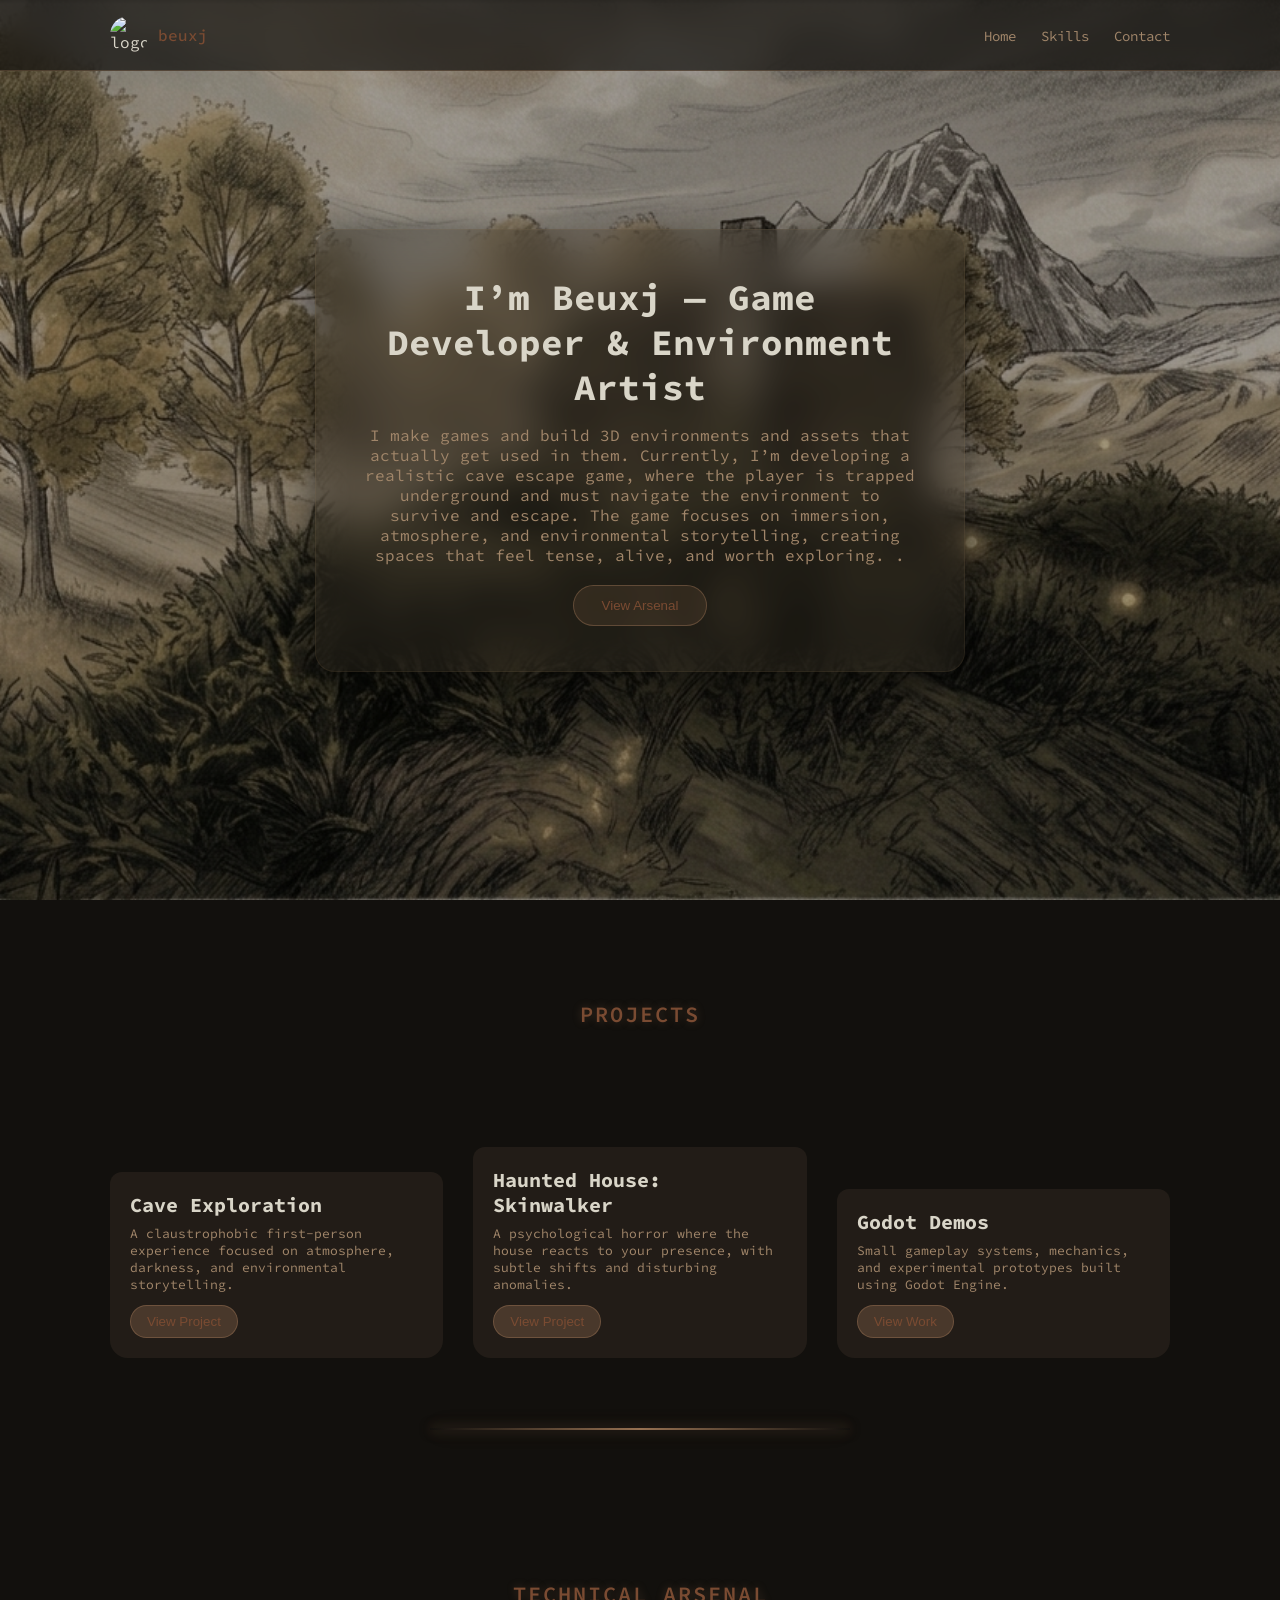
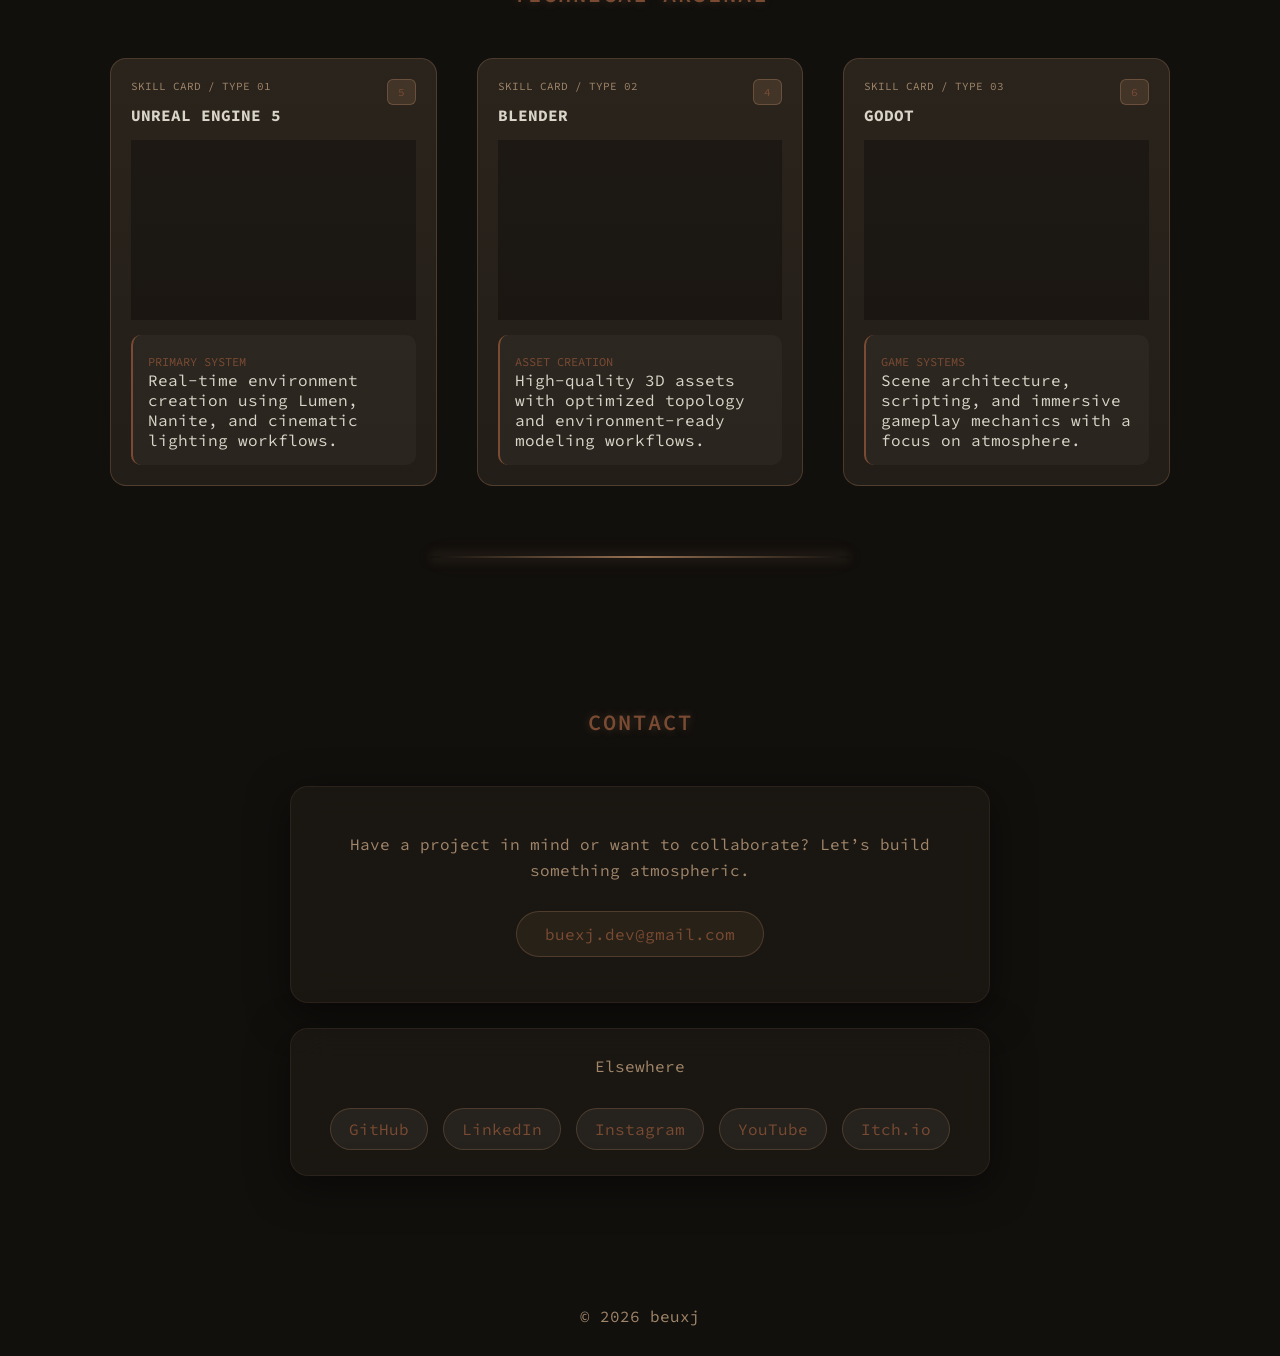
==== commit 27816595: "changed headline of hero" ====
--- a/index.html
+++ b/index.html
@@ -45,10 +45,12 @@
 <section id="home" class="hero">
     <div class="hero-overlay">
         <div class="hero-box">
-            <h1>Environment Designer & Game Developer</h1>
+            <h1>I’m Beuxj — Game Developer & Environment Artist</h1>
             <p>
-                I create atmospheric worlds, cinematic lighting,
-                and immersive environments focused on mood and storytelling.
+                I make games and build 3D environments and assets that actually get used in them.
+                Currently, I’m developing a realistic cave escape game, where the player is trapped underground and must navigate the environment to survive and escape.
+                The game focuses on immersion, atmosphere, and environmental storytelling, creating spaces that feel tense, alive, and worth exploring.
+.
             </p>
             <button onclick="scrollToSection('skills')">
                 View Arsenal
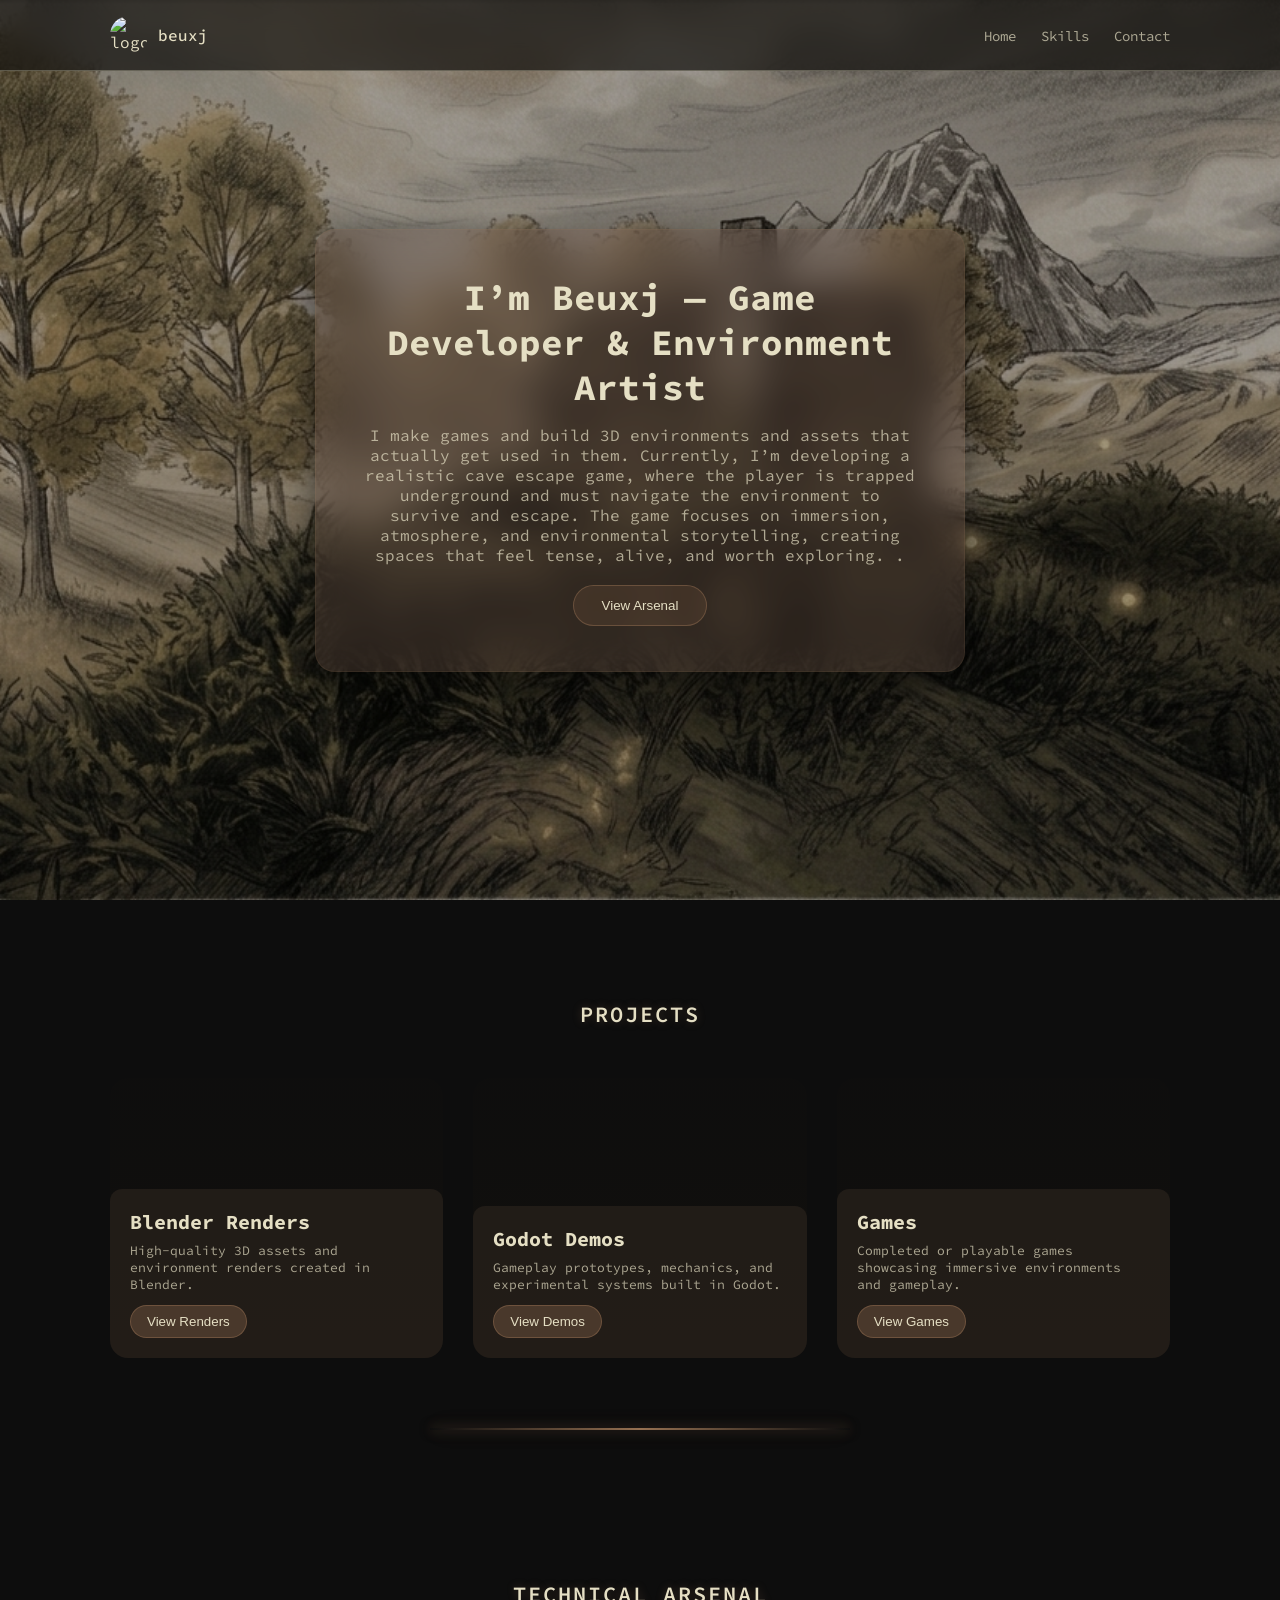
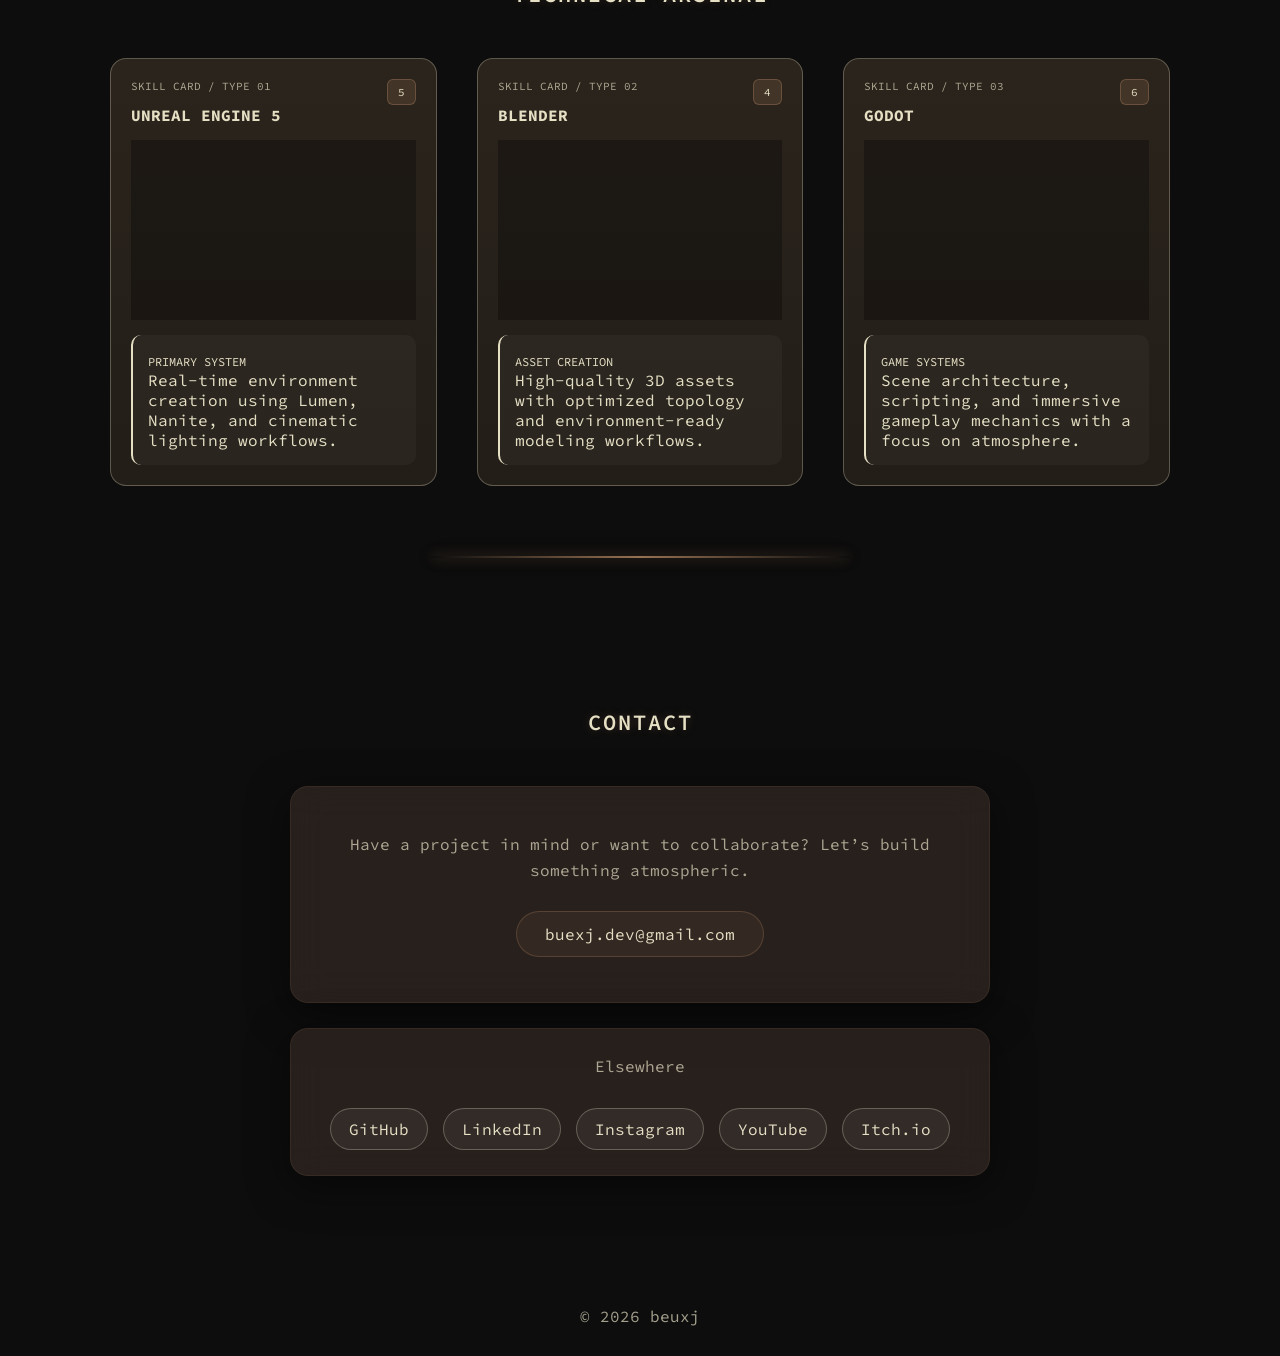
==== commit 9003c918: "changed index.html file location from /html to /root" ====
--- a/index.html
+++ b/index.html
@@ -10,7 +10,7 @@
 <link href="https://fonts.googleapis.com/css2?family=Source+Code+Pro:wght@400;500;600&display=swap" rel="stylesheet">
 
 <!-- Main CSS -->
-<link rel="stylesheet" href="style.css">
+<link rel="stylesheet" href="../css/style.css">
 </head>
 
 <body>
@@ -21,7 +21,7 @@
 
         <!-- Logo + Brand (Click this for Easter Egg) -->
         <div class="logo-container" id="logo">
-            <img src="assets/logo/BEUXJ.png" alt="logo">
+            <img src="../assets/logo/BEUXJ.png" alt="logo">
             <span class="brand-name">beuxj</span>
         </div>
 
@@ -59,39 +59,30 @@
     </div>
 </section>
 
-<!-- ================= PROJECTS ================= -->
+<!-- ================= PROJECT CATEGORIES ================= -->
 <section id="projects" class="reveal divider">
     <div class="container">
         <h3>Projects</h3>
         <div class="projects-grid">
-            <div class="project-card cave">
+            <div class="project-card category blender" onclick="redirectTo('blender.html')">
                 <div class="project-overlay">
-                    <h4>Cave Exploration</h4>
-                    <p>
-                        A claustrophobic first-person experience focused on
-                        atmosphere, darkness, and environmental storytelling.
-                    </p>
-                    <button>View Project</button>
+                    <h4>Blender Renders</h4>
+                    <p>High-quality 3D assets and environment renders created in Blender.</p>
+                    <button>View Renders</button>
                 </div>
             </div>
-            <div class="project-card haunted">
+            <div class="project-card category godot" onclick="redirectTo('godot.html')">
                 <div class="project-overlay">
-                    <h4>Haunted House: Skinwalker</h4>
-                    <p>
-                        A psychological horror where the house reacts to your
-                        presence, with subtle shifts and disturbing anomalies.
-                    </p>
-                    <button>View Project</button>
+                    <h4>Godot Demos</h4>
+                    <p>Gameplay prototypes, mechanics, and experimental systems built in Godot.</p>
+                    <button>View Demos</button>
                 </div>
             </div>
-            <div class="project-card godot-demo">
+            <div class="project-card category games" onclick="redirectTo('games.html')">
                 <div class="project-overlay">
-                    <h4>Godot Demos</h4>
-                    <p>
-                        Small gameplay systems, mechanics, and experimental
-                        prototypes built using Godot Engine.
-                    </p>
-                    <button>View Work</button>
+                    <h4>Games</h4>
+                    <p>Completed or playable games showcasing immersive environments and gameplay.</p>
+                    <button>View Games</button>
                 </div>
             </div>
         </div>
@@ -186,7 +177,7 @@
 </footer>
 
 <!-- JS -->
-<script src="script.js"></script>
+<script src="../js/script.js"></script>
 
 </body>
 </html>
--- a/css/style.css
+++ b/css/style.css
@@ -0,0 +1,509 @@
+/* ================= ROOT THEME ================= */
+:root {
+    /* ================= BLACK-BROWN-BEIGE PALETTE ================= */
+    --bg: #0D0D0D;                 /* Primary Background - black */
+    --card: rgba(92,70,61,0.35);   /* Secondary Elements / Panels - brown with transparency */
+
+    --accent: #E5DFC4;             /* Tertiary Highlight / text - beige */
+    --accent-strong: rgba(229,223,196,0.9); /* Stronger beige for hover/glow */
+
+    --text: #E5DFC4;               /* Primary text - beige */
+    --muted: rgba(229,223,196,0.7); /* Muted text for secondary info */
+
+    --border: rgba(229,223,196,0.3); /* Borders / subtle glow - beige tint */
+}
+
+/* ================= RESET ================= */
+* {
+    margin: 0;
+    padding: 0;
+    box-sizing: border-box;
+}
+
+img {
+    max-width: 100%;
+    display: block;
+}
+
+/* ================= BODY ================= */
+body {
+    font-family: 'Source Code Pro', monospace;
+    background: var(--bg);
+    color: var(--text);
+}
+
+/* Bio popup font */
+#bio-popup {
+    font-family: 'Source Code Pro', monospace;
+}
+
+/* ================= CONTAINER ================= */
+.container {
+    max-width: 1100px;
+    margin: auto;
+    padding: 0 20px;
+}
+
+/* ================= NAVBAR ================= */
+.navbar {
+    position: fixed;
+    top: 0;
+    width: 100%;
+    background: rgba(18,16,13,0.7);
+    backdrop-filter: blur(12px);
+    border-bottom: 1px solid var(--border);
+    z-index: 1000;
+}
+
+.nav-container {
+    display: flex;
+    justify-content: space-between;
+    align-items: center;
+    height: 70px;
+}
+
+/* Logo */
+.logo-container {
+    display: flex;
+    align-items: center;
+    gap: 10px;
+    cursor: pointer;
+    transition: transform 0.2s ease;
+}
+
+.logo-container img {
+    width: 38px;
+    height: 38px;
+    object-fit: cover;
+    border-radius: 50%;
+}
+
+.brand-name {
+    color: var(--accent);
+    font-weight: 500;
+}
+
+.logo-container:active {
+    transform: scale(1.1);
+}
+
+/* Nav links */
+.nav-links {
+    list-style: none;
+    display: flex;
+    gap: 25px;
+}
+
+.nav-links a {
+    text-decoration: none;
+    color: var(--muted);
+    font-size: 14px;
+    transition: 0.3s;
+}
+
+.nav-links a:hover {
+    color: var(--accent);
+}
+
+/* ================= EASTER EGG ================= */
+#bio-popup {
+  position: fixed;
+  top: 50%;
+  left: 50%;
+  transform: translate(-50%, -50%);
+  background: rgba(28, 31, 42, 0.85);
+  backdrop-filter: blur(18px);
+  color: var(--accent);
+  padding: 2rem;
+  border-radius: 1rem;
+  box-shadow: 0 0 25px rgba(0,0,0,0.5);
+  text-align: left;
+  display: none;
+  z-index: 1000;
+  max-width: 400px;
+  font-family: 'Courier New', monospace;
+  font-size: 1.1rem;
+  border: 1px solid rgba(165,124,90,0.2);
+}
+
+#bio-popup.show {
+    display: block;
+    animation: popupFade 0.3s ease forwards;
+}
+
+@keyframes popupFade {
+    0% { opacity: 0; transform: translate(-50%, -50%) scale(0.9); }
+    100% { opacity: 1; transform: translate(-50%, -50%) scale(1); }
+}
+
+#close-popup {
+  position: absolute;
+  top: 10px;
+  right: 15px;
+  cursor: pointer;
+  font-size: 1.5rem;
+  color: var(--accent);
+}
+
+#bio-text::after {
+  content: '|';
+  display: inline-block;
+  margin-left: 2px;
+  animation: blink 0.8s infinite;
+}
+
+@keyframes blink {
+  0%, 50%, 100% { opacity: 1; }
+  25%, 75% { opacity: 0; }
+}
+
+/* ================= HERO ================= */
+.hero {
+    height: 100vh;
+    background: url("../assets/logo/bannersketch.png") center/cover no-repeat;
+    position: relative;
+}
+
+/* Overlay */
+.hero-overlay {
+    position: absolute;
+    inset: 0;
+    display: flex;
+    justify-content: center;
+    align-items: center;
+    background: rgba(0,0,0,0.35);
+}
+
+/* Glass box */
+.hero-box {
+    max-width: 650px;
+    padding: 45px;
+    text-align: center;
+    background: var(--card);
+    backdrop-filter: blur(18px);
+    border-radius: 20px;
+    border: 1px solid rgba(165,124,90,0.1);
+    box-shadow: 0 10px 40px rgba(0,0,0,0.6);
+}
+
+.hero-box h1 {
+    font-size: 36px;
+    margin-bottom: 15px;
+}
+
+.hero-box p {
+    color: var(--muted);
+    margin-bottom: 20px;
+}
+
+.hero-box button {
+    padding: 12px 28px;
+    border-radius: 30px;
+    background: rgba(165,124,90,0.15);
+    border: 1px solid rgba(165,124,90,0.4);
+    color: var(--accent);
+    cursor: pointer;
+    transition: 0.3s;
+}
+
+.hero-box button:hover {
+    background: rgba(165,124,90,0.3);
+}
+
+/* ================= SECTION ================= */
+section {
+    padding: 100px 0;
+}
+
+h3 {
+    text-align: center;
+    margin-bottom: 50px;
+    text-shadow: 0 0 10px rgba(165,124,90,0.3);
+    color: var(--accent);
+    font-size: 22px;
+    font-weight: 600;
+    letter-spacing: 2px;
+    text-transform: uppercase;
+}
+
+/* ================= PROJECTS ================= */
+.projects-grid {
+    display: grid;
+    grid-template-columns: repeat(auto-fit, minmax(280px, 1fr));
+    gap: 30px;
+}
+
+.project-card {
+    position: relative;
+    height: 280px;
+    border-radius: 18px;
+    overflow: hidden;
+    background-size: cover;
+    background-position: center;
+    transition: 0.4s;
+}
+
+.project-card:hover {
+    transform: translateY(-10px) scale(1.02);
+}
+
+/* Dark brown overlay for visibility */
+.project-card::before {
+    content: "";
+    position: absolute;
+    inset: 0;
+    background: linear-gradient(
+        to top,
+        rgba(18,16,13,0.85), /* deep background */
+        rgba(18,16,13,0.2)   /* fade */
+    );
+    z-index: 1;
+    border-radius: 18px;
+}
+
+.project-overlay {
+    position: absolute;
+    bottom: 0;
+    z-index: 2;
+    padding: 20px;
+    background: rgba(45,38,30,0.6); /* semi-glass brown panel for text */
+    border-radius: 12px 12px 0 0;
+}
+
+.project-overlay h4 {
+    font-size: 20px;
+    margin-bottom: 8px;
+    color: var(--text);
+}
+
+.project-overlay p {
+    font-size: 13px;
+    color: var(--muted);
+    margin-bottom: 12px;
+}
+
+.project-overlay button {
+    padding: 8px 16px;
+    border-radius: 20px;
+    background: rgba(165,124,90,0.3);
+    border: 1px solid rgba(165,124,90,0.4);
+    color: var(--accent);
+    cursor: pointer;
+    transition: 0.3s;
+}
+
+.project-overlay button:hover {
+    background: rgba(165,124,90,0.45);
+    box-shadow: 0 0 12px var(--accent-strong);
+}
+
+/* Background images */
+.project-card.cave { background-image: url("assets/projects/cave.jpg"); }
+.project-card.haunted { background-image: url("assets/projects/haunted.jpg"); }
+.project-card.godot-demo { background-image: url("assets/projects/godot.jpg"); }
+/* ================= SKILL CARDS ================= */
+.skills-grid {
+    display: grid;
+    grid-template-columns: repeat(auto-fit, minmax(300px, 1fr));
+    gap: 40px;
+}
+
+.skill-card {
+    position: relative;
+    background: linear-gradient(180deg, rgba(45,38,30,0.95), rgba(36,31,25,0.95));
+    border-radius: 16px;
+    padding: 20px;
+    border: 1px solid var(--border);
+    transition: 0.4s;
+}
+
+.skill-card:hover {
+    transform: translateY(-12px) scale(1.02);
+}
+
+.card-header {
+    display: flex;
+    justify-content: space-between;
+    font-size: 11px;
+    color: var(--muted);
+}
+
+.level {
+    background: rgba(165,124,90,0.2);
+    border: 1px solid rgba(165,124,90,0.4);
+    padding: 5px 10px;
+    border-radius: 6px;
+    color: var(--accent);
+}
+
+.card-image {
+    height: 180px;
+    border-radius: 10px;
+    margin: 15px 0;
+    background-size: cover;
+    background-position: center;
+    position: relative;
+}
+
+.card-image::after {
+    content: "";
+    position: absolute;
+    inset: 0;
+    background: rgba(0,0,0,0.3);
+}
+
+.card-image.ue5 { background-image: url("assets/cards/ue5.jpg"); }
+.card-image.blender { background-image: url("assets/cards/blender.jpg"); }
+.card-image.godot { background-image: url("assets/cards/godot.jpg"); }
+
+.card-desc {
+    background: rgba(255,255,255,0.03);
+    padding: 15px;
+    border-radius: 10px;
+    border-left: 2px solid var(--accent);
+}
+
+.tag {
+    font-size: 12px;
+    color: var(--accent);
+}
+
+/* ================= CONTACT ================= */
+.contact-wrapper {
+    display: flex;
+    flex-direction: column;
+    gap: 25px;
+    max-width: 700px;
+    margin: auto;
+}
+
+.contact-box {
+    text-align: center;
+    background: var(--card);
+    backdrop-filter: blur(18px);
+    border-radius: 18px;
+    border: 1px solid rgba(165,124,90,0.12);
+    box-shadow: 0 10px 40px rgba(0,0,0,0.5);
+    transition: 0.3s;
+}
+
+.contact-box:hover { transform: translateY(-5px); }
+
+.contact-box.primary { padding: 45px; }
+.contact-box.secondary { padding: 25px; }
+
+.email-btn {
+    display: inline-block;
+    padding: 12px 28px;
+    border-radius: 30px;
+    background: rgba(165,124,90,0.1);
+    border: 1px solid rgba(165,124,90,0.3);
+    color: var(--accent);
+    text-decoration: none;
+    transition: 0.3s;
+}
+
+.email-btn:hover {
+    background: rgba(165,124,90,0.25);
+    box-shadow: 0 0 20px rgba(165,124,90,0.2);
+}
+
+.social-links {
+    display: flex;
+    justify-content: center;
+    gap: 15px;
+    flex-wrap: wrap;
+}
+
+.social-links a {
+    padding: 10px 18px;
+    border-radius: 25px;
+    background: rgba(255,255,255,0.05);
+    border: 1px solid var(--border);
+    color: var(--accent);
+    text-decoration: none;
+    transition: 0.3s;
+}
+
+.social-links a:hover {
+    background: rgba(165,124,90,0.15);
+}
+
+.contact-box p {
+    color: var(--muted);
+    line-height: 1.6;
+    margin-bottom: 28px;
+}
+
+/* ================= FOOTER ================= */
+footer {
+    text-align: center;
+    padding: 30px;
+    color: var(--muted);
+}
+
+/* ================= REVEAL ================= */
+.reveal {
+    opacity: 0;
+    transform: translateY(30px);
+    transition: 0.8s;
+}
+
+.reveal.active {
+    opacity: 1;
+    transform: translateY(0);
+}
+
+/* ================= MOBILE ================= */
+@media(max-width:768px){
+    .nav-links { display: none; }
+    .hero-box h1 { font-size: 26px; }
+}
+
+/* ================= CLEAN GAME DIVIDER ================= */
+.divider {
+    padding-bottom: 50px;
+}
+
+.divider::after {
+    content: "";
+    display: block;
+    margin: 70px auto 0;
+    width: 33%;
+    max-width: 420px;
+    min-width: 180px;
+    height: 2px;
+    position: relative;
+    background: linear-gradient(
+        90deg,
+        transparent,
+        rgba(165,124,90,0.9),
+        transparent
+    );
+    border-radius: 10px;
+    box-shadow:
+        0 0 12px rgba(165,124,90,0.5),
+        0 0 25px rgba(165,124,90,0.2);
+    animation: dividerPulse 3s ease-in-out infinite;
+}
+
+.divider::after::before {
+    content: "";
+    position: absolute;
+    left: 50%;
+    top: 50%;
+    transform: translate(-50%, -50%);
+    width: 8px;
+    height: 8px;
+    background: var(--accent);
+    border-radius: 50%;
+    box-shadow:
+        0 0 10px var(--accent),
+        0 0 20px rgba(165,124,90,0.6);
+}
+
+@keyframes dividerPulse {
+    0% { opacity: 0.6; transform: scaleX(0.95); }
+    50% { opacity: 1; transform: scaleX(1); }
+    100% { opacity: 0.6; transform: scaleX(0.95); }
+}
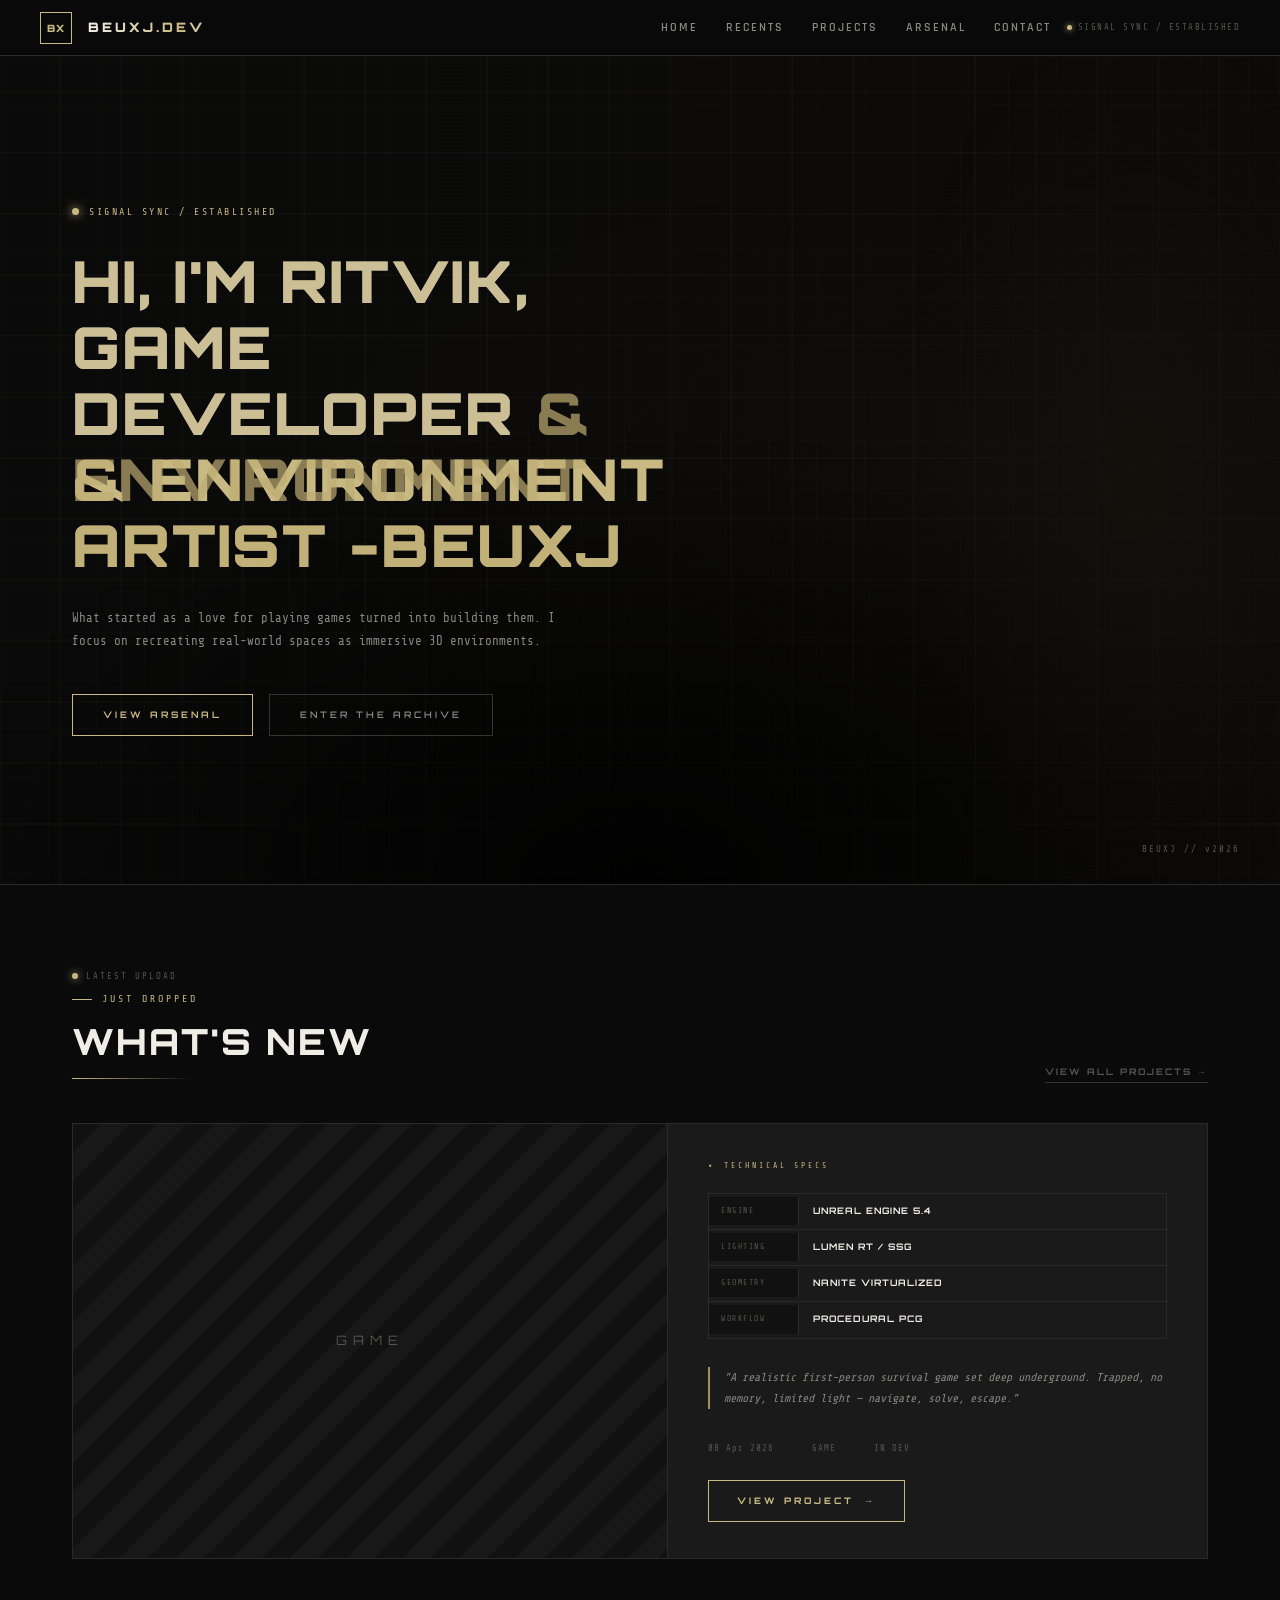
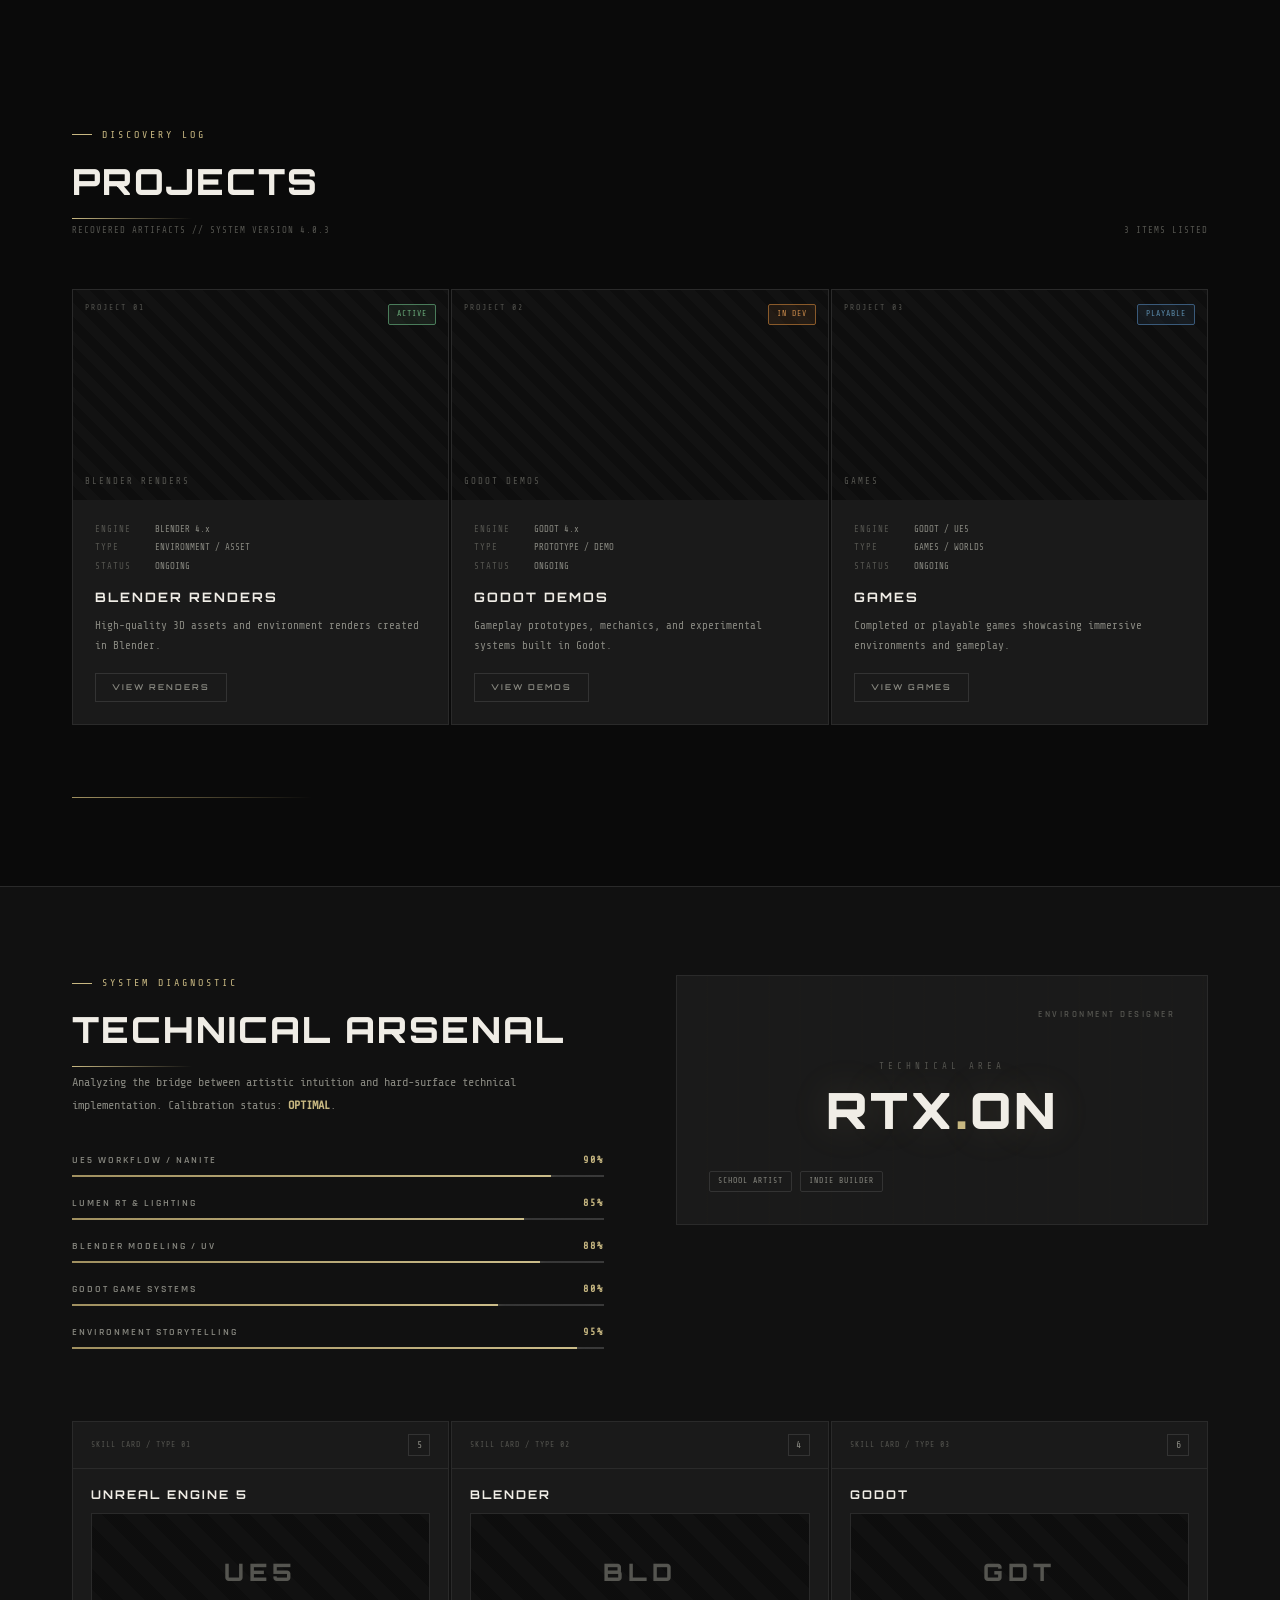
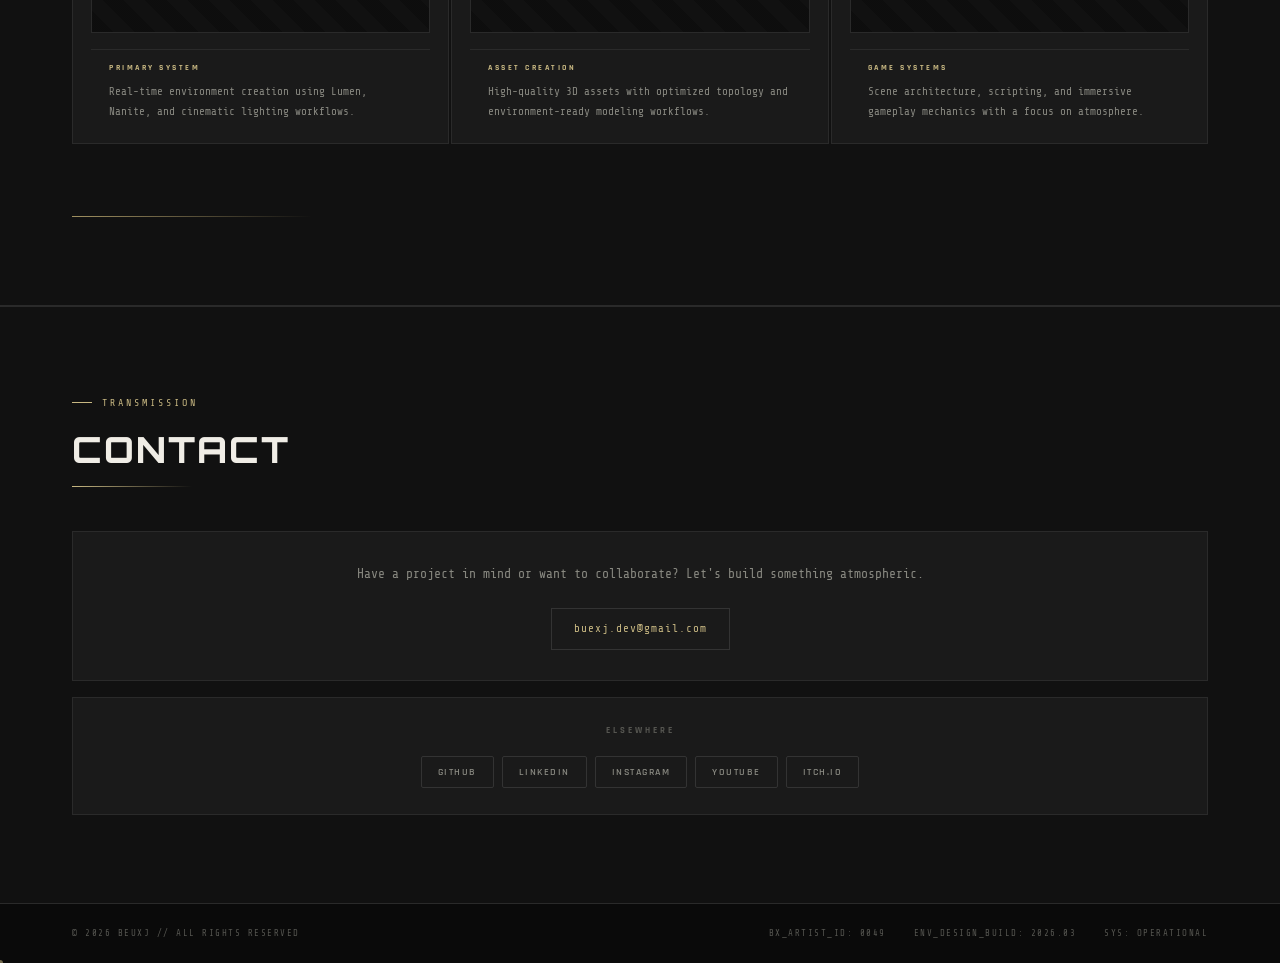
==== commit e21d5d4b: "new file:   css/recents.css         modified:   css/style.css         modified:   index.html        " ====
--- a/index.html
+++ b/index.html
@@ -1,183 +1,250 @@
 <!DOCTYPE html>
 <html lang="en">
 <head>
-<meta charset="UTF-8">
-<meta name="viewport" content="width=device-width, initial-scale=1.0">
-
-<title>Beuxj | Environment Designer</title>
-
-<!-- Google Fonts: Source Code Pro -->
-<link href="https://fonts.googleapis.com/css2?family=Source+Code+Pro:wght@400;500;600&display=swap" rel="stylesheet">
-
-<!-- Main CSS -->
-<link rel="stylesheet" href="../css/style.css">
+  <meta charset="UTF-8" />
+  <meta name="viewport" content="width=device-width, initial-scale=1.0" />
+  <title>BEUXJ — Game Developer & Environment Artist</title>
+  <link rel="preconnect" href="https://fonts.googleapis.com">
+  <link rel="preconnect" href="https://fonts.gstatic.com" crossorigin>
+  <link href="https://fonts.googleapis.com/css2?family=Orbitron:wght@400;600;700;800;900&family=Share+Tech+Mono&family=Rajdhani:wght@400;500;600;700&display=swap" rel="stylesheet">
+  <link rel="stylesheet" href="css/style.css" />
+  <link rel="stylesheet" href="css/recents.css" />
 </head>
-
 <body>
 
-<!-- ================= NAVBAR ================= -->
-<nav class="navbar">
-    <div class="container nav-container">
-
-        <!-- Logo + Brand (Click this for Easter Egg) -->
-        <div class="logo-container" id="logo">
-            <img src="../assets/logo/BEUXJ.png" alt="logo">
-            <span class="brand-name">beuxj</span>
-        </div>
-
-        <!-- Navigation Links -->
-        <ul class="nav-links">
-            <li><a href="#home">Home</a></li>
-            <li><a href="#skills">Skills</a></li>
-            <li><a href="#contact">Contact</a></li>
-        </ul>
-
+  <header class="topnav">
+    <div class="nav-logo">
+      <img src="assets/logo.png" alt="BEUXJ Logo"
+           onerror="this.style.display='none';this.nextElementSibling.style.display='flex'"/>
+      <span class="nav-logo-fallback" style="display:none">BX</span>
     </div>
-</nav>
-
-<!-- Bio popup (hidden by default) -->
-<div id="bio-popup">
-  <span id="close-popup">&times;</span>
-  <p id="bio-text"></p>
-</div>
-
-<!-- ================= HERO SECTION ================= -->
-<section id="home" class="hero">
-    <div class="hero-overlay">
-        <div class="hero-box">
-            <h1>I’m Beuxj — Game Developer & Environment Artist</h1>
-            <p>
-                I make games and build 3D environments and assets that actually get used in them.
-                Currently, I’m developing a realistic cave escape game, where the player is trapped underground and must navigate the environment to survive and escape.
-                The game focuses on immersion, atmosphere, and environmental storytelling, creating spaces that feel tense, alive, and worth exploring.
-.
-            </p>
-            <button onclick="scrollToSection('skills')">
-                View Arsenal
-            </button>
-        </div>
+    <div class="nav-brand">BEUXJ<span class="nav-brand-ext">.DEV</span></div>
+    <nav class="nav-links">
+      <a href="index.html"  class="nav-link active">Home</a>
+      <a href="#recents"    class="nav-link">Recents</a>
+      <a href="#projects"   class="nav-link">Projects</a>
+      <a href="#arsenal"    class="nav-link">Arsenal</a>
+      <a href="#contact"    class="nav-link">Contact</a>
+    </nav>
+    <div class="nav-tag"><span class="blink-dot"></span> SIGNAL SYNC / ESTABLISHED</div>
+  </header>
+
+  <main class="content">
+
+    <!-- ═══════════════════════════════════════
+         HERO
+    ═══════════════════════════════════════ -->
+    <section class="hero" id="home">
+      <div class="hero-bg">
+        <div class="hero-scan-lines"></div>
+        <div class="hero-grid"></div>
+        <div class="hero-vignette"></div>
+      </div>
+      <div class="hero-inner">
+        <div class="hero-tag"><span class="tag-dot"></span>SIGNAL SYNC / ESTABLISHED</div>
+        <h1 class="hero-title" data-text="Hi, I'm Ritvik, Game Developer & Environment Artist -Beuxj">
+          Hi, I'm Ritvik, Game Developer<br/>
+          <span class="hero-title-accent">&amp; Environment<br/>Artist -Beuxj</span>
+        </h1>
+        <p class="hero-subtitle">
+          What started as a love for playing games turned into building them. I focus on recreating real-world spaces as immersive 3D environments.
+        </p>
+        <div class="hero-cta">
+          <a href="#projects" class="btn-primary"><span>VIEW ARSENAL</span></a>
+          <a href="#projects" class="btn-ghost">ENTER THE ARCHIVE</a>
+        </div>
+      </div>
+
+      <div class="hero-corner-tag">BEUXJ // v2026</div>
+    </section>
+
+    <!-- ═══════════════════════════════════════
+          added RECENTS secion and removed pipeline section
+    ═══════════════════════════════════════ -->
+    <section class="recents-section" id="recents">
+      <div class="recents-header reveal">
+        <div class="recents-header-left">
+          <div class="recents-live-tag">
+            <span class="recents-live-dot"></span>
+            LATEST UPLOAD
+          </div>
+          <div class="section-label" style="margin-bottom:6px">JUST DROPPED</div>
+          <h2 class="section-title">What's New</h2>
+        </div>
+        <a href="#projects" class="recents-view-all">VIEW ALL PROJECTS →</a>
+      </div>
+
+      <!-- Featured card injected by script.js from data.js[0] -->
+      <div id="featuredCard">
+        <div class="fc-empty">LOADING...</div>
+      </div>
+    </section>
+
+    <!-- ═══════════════════════════════════════
+         PROJECTS
+    ═══════════════════════════════════════ -->
+    <section class="section projects-section" id="projects">
+      <div class="section-header reveal">
+        <div class="section-label">DISCOVERY LOG</div>
+        <h2 class="section-title">Projects</h2>
+        <div class="section-meta">
+          <span>RECOVERED ARTIFACTS // SYSTEM VERSION 4.0.3</span>
+          <span class="meta-right">3 ITEMS LISTED</span>
+        </div>
+      </div>
+      <div class="projects-grid">
+
+        <div class="project-card reveal" data-index="01">
+          <div class="card-media">
+            <div class="card-media-placeholder">
+              <span class="media-tag">BLENDER RENDERS</span>
+              <div class="media-noise"></div>
+            </div>
+            <div class="card-overlay-tags"><span class="chip chip-green">ACTIVE</span></div>
+          </div>
+          <div class="card-body">
+            <div class="card-meta-row"><span class="card-type">ENGINE</span><span class="card-val">BLENDER 4.x</span></div>
+            <div class="card-meta-row"><span class="card-type">TYPE</span><span class="card-val">ENVIRONMENT / ASSET</span></div>
+            <div class="card-meta-row"><span class="card-type">STATUS</span><span class="card-val">ONGOING</span></div>
+            <h3 class="card-title">Blender Renders</h3>
+            <p class="card-desc">High-quality 3D assets and environment renders created in Blender.</p>
+            <a href="html/blender.html" class="card-btn">VIEW RENDERS</a>
+          </div>
+        </div>
+
+        <div class="project-card reveal" data-index="02">
+          <div class="card-media">
+            <div class="card-media-placeholder">
+              <span class="media-tag">GODOT DEMOS</span>
+              <div class="media-noise"></div>
+            </div>
+            <div class="card-overlay-tags"><span class="chip chip-orange">IN DEV</span></div>
+          </div>
+          <div class="card-body">
+            <div class="card-meta-row"><span class="card-type">ENGINE</span><span class="card-val">GODOT 4.x</span></div>
+            <div class="card-meta-row"><span class="card-type">TYPE</span><span class="card-val">PROTOTYPE / DEMO</span></div>
+            <div class="card-meta-row"><span class="card-type">STATUS</span><span class="card-val">ONGOING</span></div>
+            <h3 class="card-title">Godot Demos</h3>
+            <p class="card-desc">Gameplay prototypes, mechanics, and experimental systems built in Godot.</p>
+            <a href="html/godot.html" class="card-btn">VIEW DEMOS</a>
+          </div>
+        </div>
+
+        <div class="project-card reveal" data-index="03">
+          <div class="card-media">
+            <div class="card-media-placeholder">
+              <span class="media-tag">GAMES</span>
+              <div class="media-noise"></div>
+            </div>
+            <div class="card-overlay-tags"><span class="chip chip-blue">PLAYABLE</span></div>
+          </div>
+          <div class="card-body">
+            <div class="card-meta-row"><span class="card-type">ENGINE</span><span class="card-val">GODOT / UE5</span></div>
+            <div class="card-meta-row"><span class="card-type">TYPE</span><span class="card-val">GAMES / WORLDS</span></div>
+            <div class="card-meta-row"><span class="card-type">STATUS</span><span class="card-val">ONGOING</span></div>
+            <h3 class="card-title">Games</h3>
+            <p class="card-desc">Completed or playable games showcasing immersive environments and gameplay.</p>
+            <a href="html/games.html" class="card-btn">VIEW GAMES</a>
+          </div>
+        </div>
+
+      </div>
+      <div class="section-divider"></div>
+    </section>
+
+    <!-- ═══════════════════════════════════════
+         TECHNICAL ARSENAL
+    ═══════════════════════════════════════ -->
+    <section class="section diagnostic-section" id="arsenal">
+      <div class="diag-layout">
+        <div class="diag-left reveal">
+          <div class="section-label">SYSTEM DIAGNOSTIC</div>
+          <h2 class="section-title">Technical Arsenal</h2>
+          <p class="diag-desc">Analyzing the bridge between artistic intuition and hard-surface technical implementation. Calibration status: <strong>OPTIMAL</strong>.</p>
+          <div class="skill-bars">
+            <div class="skill-bar-item"><div class="skill-bar-label"><span>UE5 WORKFLOW / NANITE</span><span class="skill-bar-pct">90%</span></div><div class="skill-bar-track"><div class="skill-bar-fill" style="--w:90%"></div></div></div>
+            <div class="skill-bar-item"><div class="skill-bar-label"><span>LUMEN RT &amp; LIGHTING</span><span class="skill-bar-pct">85%</span></div><div class="skill-bar-track"><div class="skill-bar-fill" style="--w:85%"></div></div></div>
+            <div class="skill-bar-item"><div class="skill-bar-label"><span>BLENDER MODELING / UV</span><span class="skill-bar-pct">88%</span></div><div class="skill-bar-track"><div class="skill-bar-fill" style="--w:88%"></div></div></div>
+            <div class="skill-bar-item"><div class="skill-bar-label"><span>GODOT GAME SYSTEMS</span><span class="skill-bar-pct">80%</span></div><div class="skill-bar-track"><div class="skill-bar-fill" style="--w:80%"></div></div></div>
+            <div class="skill-bar-item"><div class="skill-bar-label"><span>ENVIRONMENT STORYTELLING</span><span class="skill-bar-pct">95%</span></div><div class="skill-bar-track"><div class="skill-bar-fill" style="--w:95%"></div></div></div>
+          </div>
+        </div>
+        <div class="diag-right reveal">
+          <div class="diag-card">
+            <div class="diag-card-tag">ENVIRONMENT DESIGNER</div>
+            <div class="diag-card-center">
+              <div class="diag-card-sub">TECHNICAL AREA</div>
+              <div class="diag-big-text">RTX<span class="diag-dot">.</span>ON</div>
+            </div>
+            <div class="diag-card-footer">
+              <span class="chip chip-outline">SCHOOL ARTIST</span>
+              <span class="chip chip-outline">INDIE BUILDER</span>
+            </div>
+          </div>
+        </div>
+      </div>
+      <div class="skill-cards-grid">
+        <div class="skill-card reveal">
+          <div class="skill-card-header"><span class="skill-card-label">SKILL CARD / TYPE 01</span><span class="skill-card-num">5</span></div>
+          <div class="skill-card-name">UNREAL ENGINE 5</div>
+          <div class="skill-card-media"><div class="skill-media-placeholder"><span>UE5</span></div></div>
+          <div class="skill-card-body"><div class="skill-card-role">PRIMARY SYSTEM</div><p>Real-time environment creation using Lumen, Nanite, and cinematic lighting workflows.</p></div>
+        </div>
+        <div class="skill-card reveal">
+          <div class="skill-card-header"><span class="skill-card-label">SKILL CARD / TYPE 02</span><span class="skill-card-num">4</span></div>
+          <div class="skill-card-name">BLENDER</div>
+          <div class="skill-card-media"><div class="skill-media-placeholder"><span>BLD</span></div></div>
+          <div class="skill-card-body"><div class="skill-card-role">ASSET CREATION</div><p>High-quality 3D assets with optimized topology and environment-ready modeling workflows.</p></div>
+        </div>
+        <div class="skill-card reveal">
+          <div class="skill-card-header"><span class="skill-card-label">SKILL CARD / TYPE 03</span><span class="skill-card-num">6</span></div>
+          <div class="skill-card-name">GODOT</div>
+          <div class="skill-card-media"><div class="skill-media-placeholder"><span>GDT</span></div></div>
+          <div class="skill-card-body"><div class="skill-card-role">GAME SYSTEMS</div><p>Scene architecture, scripting, and immersive gameplay mechanics with a focus on atmosphere.</p></div>
+        </div>
+      </div>
+      <div class="section-divider"></div>
+    </section>
+
+    <!-- ═══════════════════════════════════════
+         CONTACT
+    ═══════════════════════════════════════ -->
+    <section class="section contact-section" id="contact">
+      <div class="section-header reveal">
+        <div class="section-label">TRANSMISSION</div>
+        <h2 class="section-title">Contact</h2>
+      </div>
+      <div class="contact-solo reveal">
+        <div class="contact-card">
+          <p class="contact-desc">Have a project in mind or want to collaborate? Let's build something atmospheric.</p>
+          <a href="mailto:buexj.dev@gmail.com" class="contact-email">buexj.dev@gmail.com</a>
+        </div>
+        <div class="contact-elsewhere">
+          <div class="elsewhere-label">Elsewhere</div>
+          <div class="social-links">
+            <a href="https://github.com/Beuxj" target="_blank" class="social-chip">GitHub</a>
+            <a href="https://www.linkedin.com/in/ritvik-paul-022bb6386/" target="_blank" class="social-chip">LinkedIn</a>
+            <a href="https://www.instagram.com/beuxj.dev" target="_blank" class="social-chip">Instagram</a>
+            <a href="https://www.youtube.com/@Beuxjcreates" target="_blank" class="social-chip">YouTube</a>
+            <a href="https://beuxj.itch.io/" target="_blank" class="social-chip">Itch.io</a>
+          </div>
+        </div>
+      </div>
+    </section>
+
+  </main>
+
+  <footer class="footer">
+    <div class="footer-left">© 2026 BEUXJ // ALL RIGHTS RESERVED</div>
+    <div class="footer-right">
+      <span>BX_ARTIST_ID: 0049</span>
+      <span>ENV_DESIGN_BUILD: 2026.03</span>
+      <span>SYS: OPERATIONAL</span>
     </div>
-</section>
-
-<!-- ================= PROJECT CATEGORIES ================= -->
-<section id="projects" class="reveal divider">
-    <div class="container">
-        <h3>Projects</h3>
-        <div class="projects-grid">
-            <div class="project-card category blender" onclick="redirectTo('blender.html')">
-                <div class="project-overlay">
-                    <h4>Blender Renders</h4>
-                    <p>High-quality 3D assets and environment renders created in Blender.</p>
-                    <button>View Renders</button>
-                </div>
-            </div>
-            <div class="project-card category godot" onclick="redirectTo('godot.html')">
-                <div class="project-overlay">
-                    <h4>Godot Demos</h4>
-                    <p>Gameplay prototypes, mechanics, and experimental systems built in Godot.</p>
-                    <button>View Demos</button>
-                </div>
-            </div>
-            <div class="project-card category games" onclick="redirectTo('games.html')">
-                <div class="project-overlay">
-                    <h4>Games</h4>
-                    <p>Completed or playable games showcasing immersive environments and gameplay.</p>
-                    <button>View Games</button>
-                </div>
-            </div>
-        </div>
-    </div>
-</section>
-
-<!-- ================= SKILL CARDS ================= -->
-<section id="skills" class="reveal divider">
-    <div class="container">
-        <h3>Technical Arsenal</h3>
-        <div class="skills-grid">
-            <div class="skill-card">
-                <div class="card-header">
-                    <span>SKILL CARD / TYPE 01</span>
-                    <div class="level">5</div>
-                </div>
-                <h4>UNREAL ENGINE 5</h4>
-                <div class="card-image ue5"></div>
-                <div class="card-desc">
-                    <span class="tag">PRIMARY SYSTEM</span>
-                    <p>
-                        Real-time environment creation using Lumen,
-                        Nanite, and cinematic lighting workflows.
-                    </p>
-                </div>
-            </div>
-            <div class="skill-card">
-                <div class="card-header">
-                    <span>SKILL CARD / TYPE 02</span>
-                    <div class="level">4</div>
-                </div>
-                <h4>BLENDER</h4>
-                <div class="card-image blender"></div>
-                <div class="card-desc">
-                    <span class="tag">ASSET CREATION</span>
-                    <p>
-                        High-quality 3D assets with optimized topology
-                        and environment-ready modeling workflows.
-                    </p>
-                </div>
-            </div>
-            <div class="skill-card">
-                <div class="card-header">
-                    <span>SKILL CARD / TYPE 03</span>
-                    <div class="level">6</div>
-                </div>
-                <h4>GODOT</h4>
-                <div class="card-image godot"></div>
-                <div class="card-desc">
-                    <span class="tag">GAME SYSTEMS</span>
-                    <p>
-                        Scene architecture, scripting, and immersive
-                        gameplay mechanics with a focus on atmosphere.
-                    </p>
-                </div>
-            </div>
-        </div>
-    </div>
-</section>
-
-<!-- ================= CONTACT ================= -->
-<section id="contact" class="reveal">
-    <div class="container">
-        <h3>Contact</h3>
-        <div class="contact-wrapper">
-            <div class="contact-box primary">
-                <p>
-                    Have a project in mind or want to collaborate?
-                    Let’s build something atmospheric.
-                </p>
-                <a href="mailto:buexj.dev@gmail.com" class="email-btn">
-                    buexj.dev@gmail.com
-                </a>
-            </div>
-            <div class="contact-box secondary">
-                <p class="social-title">Elsewhere</p>
-                <div class="social-links">
-                   <a href="https://github.com/Beuxj" target="_blank">GitHub</a>
-                   <a href="https://www.linkedin.com/in/ritvik-paul-022bb6386/" target="_blank">LinkedIn</a>
-                   <a href="https://www.instagram.com/beuxj.dev" target="_blank">Instagram</a>
-                   <a href="https://www.youtube.com/@Beuxjcreates" target="_blank">YouTube</a>
-                   <a href="https://beuxj.itch.io/" target="_blank">Itch.io</a>
-                </div>
-            </div>
-        </div>
-    </div>
-</section>
-
-<!-- ================= FOOTER ================= -->
-<footer>
-    © 2026 beuxj
-</footer>
-
-<!-- JS -->
-<script src="../js/script.js"></script>
-
+  </footer>
+
+  <!-- data.js MUST come before script.js -->
+  <script src="js/data.js"></script>
+  <script src="js/script.js"></script>
 </body>
 </html>
--- a/css/style.css
+++ b/css/style.css
@@ -1,509 +1,471 @@
-/* ================= ROOT THEME ================= */
+/* =============================================
+   BEUXJ.DEV — ARCHIVE.EXE AESTHETIC
+   Fonts: Orbitron (display) · Share Tech Mono (body) · Rajdhani (UI)
+   ============================================= */
+
+@import url('https://fonts.googleapis.com/css2?family=Orbitron:wght@400;600;700;800;900&family=Share+Tech+Mono&family=Rajdhani:wght@400;500;600;700&display=swap');
+
+*, *::before, *::after { box-sizing: border-box; margin: 0; padding: 0; }
+
 :root {
-    /* ================= BLACK-BROWN-BEIGE PALETTE ================= */
-    --bg: #0D0D0D;                 /* Primary Background - black */
-    --card: rgba(92,70,61,0.35);   /* Secondary Elements / Panels - brown with transparency */
-
-    --accent: #E5DFC4;             /* Tertiary Highlight / text - beige */
-    --accent-strong: rgba(229,223,196,0.9); /* Stronger beige for hover/glow */
-
-    --text: #E5DFC4;               /* Primary text - beige */
-    --muted: rgba(229,223,196,0.7); /* Muted text for secondary info */
-
-    --border: rgba(229,223,196,0.3); /* Borders / subtle glow - beige tint */
-}
-
-/* ================= RESET ================= */
-* {
-    margin: 0;
-    padding: 0;
-    box-sizing: border-box;
-}
-
-img {
-    max-width: 100%;
-    display: block;
-}
-
-/* ================= BODY ================= */
+  --bg:          #0a0a0a;
+  --bg2:         #111111;
+  --bg3:         #181818;
+  --surface:     #1a1a1a;
+  --surface2:    #222222;
+  --border:      #2a2a2a;
+  --border2:     #333333;
+  --text:        #d4d0c8;
+  --text-dim:    #888880;
+  --text-xdim:   #555550;
+  --accent:      #c8b882;
+  --accent2:     #a09060;
+  --accent-glow: rgba(200,184,130,0.18);
+  --white:       #f0ede6;
+  --font-mono:   'Share Tech Mono', monospace;
+  --font-sans:   'Orbitron', sans-serif;
+  --font-mid:    'Rajdhani', sans-serif;
+  --nav-h:       56px;
+}
+
+html { scroll-behavior: smooth; }
 body {
-    font-family: 'Source Code Pro', monospace;
-    background: var(--bg);
-    color: var(--text);
-}
-
-/* Bio popup font */
-#bio-popup {
-    font-family: 'Source Code Pro', monospace;
-}
-
-/* ================= CONTAINER ================= */
-.container {
-    max-width: 1100px;
-    margin: auto;
-    padding: 0 20px;
-}
-
-/* ================= NAVBAR ================= */
-.navbar {
-    position: fixed;
-    top: 0;
-    width: 100%;
-    background: rgba(18,16,13,0.7);
-    backdrop-filter: blur(12px);
-    border-bottom: 1px solid var(--border);
-    z-index: 1000;
-}
-
-.nav-container {
-    display: flex;
-    justify-content: space-between;
-    align-items: center;
-    height: 70px;
-}
-
-/* Logo */
-.logo-container {
-    display: flex;
-    align-items: center;
-    gap: 10px;
-    cursor: pointer;
-    transition: transform 0.2s ease;
-}
-
-.logo-container img {
-    width: 38px;
-    height: 38px;
-    object-fit: cover;
-    border-radius: 50%;
-}
-
-.brand-name {
-    color: var(--accent);
-    font-weight: 500;
-}
-
-.logo-container:active {
-    transform: scale(1.1);
-}
-
-/* Nav links */
-.nav-links {
-    list-style: none;
-    display: flex;
-    gap: 25px;
-}
-
-.nav-links a {
-    text-decoration: none;
-    color: var(--muted);
-    font-size: 14px;
-    transition: 0.3s;
-}
-
-.nav-links a:hover {
-    color: var(--accent);
-}
-
-/* ================= EASTER EGG ================= */
-#bio-popup {
-  position: fixed;
-  top: 50%;
-  left: 50%;
-  transform: translate(-50%, -50%);
-  background: rgba(28, 31, 42, 0.85);
-  backdrop-filter: blur(18px);
-  color: var(--accent);
-  padding: 2rem;
-  border-radius: 1rem;
-  box-shadow: 0 0 25px rgba(0,0,0,0.5);
-  text-align: left;
-  display: none;
-  z-index: 1000;
-  max-width: 400px;
-  font-family: 'Courier New', monospace;
-  font-size: 1.1rem;
-  border: 1px solid rgba(165,124,90,0.2);
-}
-
-#bio-popup.show {
-    display: block;
-    animation: popupFade 0.3s ease forwards;
-}
-
-@keyframes popupFade {
-    0% { opacity: 0; transform: translate(-50%, -50%) scale(0.9); }
-    100% { opacity: 1; transform: translate(-50%, -50%) scale(1); }
-}
-
-#close-popup {
-  position: absolute;
-  top: 10px;
-  right: 15px;
-  cursor: pointer;
-  font-size: 1.5rem;
-  color: var(--accent);
-}
-
-#bio-text::after {
-  content: '|';
-  display: inline-block;
-  margin-left: 2px;
-  animation: blink 0.8s infinite;
-}
-
-@keyframes blink {
-  0%, 50%, 100% { opacity: 1; }
-  25%, 75% { opacity: 0; }
-}
-
-/* ================= HERO ================= */
+  background: var(--bg); color: var(--text);
+  font-family: var(--font-mono); font-size: 13px;
+  line-height: 1.6; min-height: 100vh; overflow-x: hidden;
+}
+
+::-webkit-scrollbar { width: 4px; }
+::-webkit-scrollbar-track { background: var(--bg); }
+::-webkit-scrollbar-thumb { background: var(--border2); border-radius: 2px; }
+::-webkit-scrollbar-thumb:hover { background: var(--accent2); }
+
+/* ============ KEYFRAMES ============ */
+@keyframes blink    { 0%,100%{opacity:1} 50%{opacity:0.25} }
+@keyframes fadeUp   { from{opacity:0;transform:translateY(28px)} to{opacity:1;transform:translateY(0)} }
+@keyframes fadeIn   { from{opacity:0} to{opacity:1} }
+@keyframes scanDown { 0%{top:-10%} 100%{top:110%} }
+@keyframes glitch1  { 0%,100%{clip-path:inset(0 0 95% 0)} 20%{clip-path:inset(30% 0 50% 0)} 40%{clip-path:inset(70% 0 10% 0)} 60%{clip-path:inset(10% 0 80% 0)} 80%{clip-path:inset(55% 0 30% 0)} }
+@keyframes glitch2  { 0%,100%{clip-path:inset(50% 0 30% 0);transform:translate(-2px,0)} 33%{clip-path:inset(20% 0 60% 0);transform:translate(2px,0)} 66%{clip-path:inset(75% 0 5% 0);transform:translate(-1px,0)} }
+@keyframes borderPulse { 0%,100%{border-color:var(--border)} 50%{border-color:var(--accent2)} }
+@keyframes floatY   { 0%,100%{transform:translateY(0)} 50%{transform:translateY(-6px)} }
+@keyframes shimmer  { 0%{background-position:-200% center} 100%{background-position:200% center} }
+
+/* ============ TOP NAV ============ */
+.topnav {
+  position: fixed; left: 0; right: 0; top: 0;
+  height: var(--nav-h);
+  background: rgba(10,10,10,0.96);
+  border-bottom: 1px solid var(--border);
+  display: flex; align-items: center;
+  padding: 0 40px; gap: 16px;
+  z-index: 99; backdrop-filter: blur(12px);
+  animation: fadeIn 0.5s ease both;
+}
+.topnav::after {
+  content: ''; position: absolute; bottom: 0; left: 0;
+  height: 1px; width: 0;
+  background: linear-gradient(90deg, var(--accent), transparent);
+  transition: width 0.6s ease;
+}
+.topnav.scrolled::after { width: 60%; }
+
+/* LOGO */
+.nav-logo {
+  width: 32px; height: 32px; flex-shrink: 0;
+  border: 1px solid var(--accent);
+  display: flex; align-items: center; justify-content: center;
+  overflow: hidden;
+}
+.nav-logo img { width: 100%; height: 100%; object-fit: cover; display: block; }
+.nav-logo-fallback {
+  font-family: var(--font-sans); font-weight: 900; font-size: 10px;
+  color: var(--accent); letter-spacing: 1px;
+}
+
+.nav-brand {
+  font-family: var(--font-sans); font-weight: 900;
+  font-size: 13px; letter-spacing: 3px; text-transform: uppercase;
+  background: linear-gradient(90deg, var(--white) 0%, var(--accent) 40%, var(--white) 60%, var(--white) 100%);
+  background-size: 200% auto;
+  -webkit-background-clip: text; -webkit-text-fill-color: transparent;
+  background-clip: text;
+  animation: shimmer 3s linear 0.8s both;
+}
+
+.nav-links { display: flex; gap: 28px; margin-left: auto; }
+.nav-link {
+  font-family: var(--font-mid); font-weight: 600;
+  color: var(--text-dim); text-decoration: none;
+  font-size: 12px; letter-spacing: 2px; text-transform: uppercase;
+  position: relative; transition: color 0.25s;
+}
+.nav-link::after {
+  content: ''; position: absolute; bottom: -4px; left: 0;
+  width: 0; height: 1px; background: var(--accent);
+  transition: width 0.3s ease;
+}
+.nav-link:hover { color: var(--white); }
+.nav-link:hover::after, .nav-link.active::after { width: 100%; }
+.nav-link.active { color: var(--accent); }
+
+.nav-tag {
+  font-family: var(--font-mono); font-size: 9px; letter-spacing: 1.5px;
+  color: var(--text-xdim); display: flex; align-items: center; gap: 6px;
+}
+.blink-dot {
+  width: 5px; height: 5px; border-radius: 50%;
+  background: var(--accent); display: inline-block;
+  box-shadow: 0 0 6px var(--accent);
+  animation: blink 1.5s ease-in-out infinite;
+}
+
+/* ============ MAIN CONTENT ============ */
+.content { margin-left: 0; padding-top: var(--nav-h); }
+
+/* ============ HERO (index page) ============ */
 .hero {
-    height: 100vh;
-    background: url("../assets/logo/bannersketch.png") center/cover no-repeat;
-    position: relative;
-}
-
-/* Overlay */
-.hero-overlay {
-    position: absolute;
-    inset: 0;
-    display: flex;
-    justify-content: center;
-    align-items: center;
-    background: rgba(0,0,0,0.35);
-}
-
-/* Glass box */
-.hero-box {
-    max-width: 650px;
-    padding: 45px;
-    text-align: center;
-    background: var(--card);
-    backdrop-filter: blur(18px);
-    border-radius: 20px;
-    border: 1px solid rgba(165,124,90,0.1);
-    box-shadow: 0 10px 40px rgba(0,0,0,0.6);
-}
-
-.hero-box h1 {
-    font-size: 36px;
-    margin-bottom: 15px;
-}
-
-.hero-box p {
-    color: var(--muted);
-    margin-bottom: 20px;
-}
-
-.hero-box button {
-    padding: 12px 28px;
-    border-radius: 30px;
-    background: rgba(165,124,90,0.15);
-    border: 1px solid rgba(165,124,90,0.4);
-    color: var(--accent);
-    cursor: pointer;
-    transition: 0.3s;
-}
-
-.hero-box button:hover {
-    background: rgba(165,124,90,0.3);
-}
-
-/* ================= SECTION ================= */
-section {
-    padding: 100px 0;
-}
-
-h3 {
-    text-align: center;
-    margin-bottom: 50px;
-    text-shadow: 0 0 10px rgba(165,124,90,0.3);
-    color: var(--accent);
-    font-size: 22px;
-    font-weight: 600;
-    letter-spacing: 2px;
-    text-transform: uppercase;
-}
-
-/* ================= PROJECTS ================= */
-.projects-grid {
-    display: grid;
-    grid-template-columns: repeat(auto-fit, minmax(280px, 1fr));
-    gap: 30px;
-}
-
+  position: relative; min-height: 92vh;
+  display: flex; align-items: center;
+  overflow: hidden; padding: 80px 72px;
+}
+.hero-bg {
+  position: absolute; inset: 0;
+  background:
+    linear-gradient(90deg, rgba(10,10,10,0.93) 0%, rgba(10,10,10,0.55) 55%, rgba(10,10,10,0.22) 100%),
+    radial-gradient(ellipse 80% 60% at 70% 50%, rgba(30,25,15,0.4) 0%, transparent 60%),
+    url('../assets/logo/hero_image.png') center / cover no-repeat;
+  background-color: #0c0b09;
+}
+.hero-bg::before {
+  content: ''; position: absolute; inset: 0;
+  background-image:
+    repeating-linear-gradient(90deg, transparent 0px, transparent 59px, rgba(200,184,130,0.04) 60px, rgba(200,184,130,0.04) 61px),
+    repeating-linear-gradient(0deg,  transparent 0px, transparent 59px, rgba(200,184,130,0.03) 60px, rgba(200,184,130,0.03) 61px);
+  pointer-events: none;
+}
+.hero-bg::after {
+  content: ''; position: absolute; right: 0; top: 0; width: 55%; height: 100%;
+  background: radial-gradient(ellipse 50% 80% at 80% 50%, rgba(20,18,12,0.7) 0%, transparent 70%);
+  clip-path: polygon(10% 0%, 100% 0%, 100% 100%, 10% 100%, 0% 80%, 0% 20%);
+}
+.hero-scan-lines {
+  position: absolute; inset: 0;
+  background: repeating-linear-gradient(0deg, transparent, transparent 3px, rgba(0,0,0,0.07) 3px, rgba(0,0,0,0.07) 4px);
+  pointer-events: none; animation: fadeIn 1.5s ease 0.3s both;
+}
+.hero-scan-lines::after {
+  content: ''; position: absolute; left: 0; right: 0; top: -10%; height: 3%;
+  background: linear-gradient(0deg, transparent, rgba(200,184,130,0.035), transparent);
+  animation: scanDown 8s linear infinite;
+}
+.hero-grid {
+  position: absolute; inset: 0;
+  background-image:
+    linear-gradient(rgba(200,184,130,0.025) 1px, transparent 1px),
+    linear-gradient(90deg, rgba(200,184,130,0.025) 1px, transparent 1px);
+  background-size: 48px 48px; pointer-events: none;
+}
+.hero-vignette {
+  position: absolute; inset: 0;
+  background: radial-gradient(ellipse 100% 100% at 50% 100%, rgba(0,0,0,0.85) 0%, transparent 55%);
+  pointer-events: none;
+}
+.hero-inner { position: relative; max-width: 660px; z-index: 2; }
+.hero-tag {
+  display: flex; align-items: center; gap: 10px;
+  font-family: var(--font-mono); font-size: 10px; letter-spacing: 2.5px;
+  color: var(--accent); margin-bottom: 28px; text-transform: uppercase;
+  animation: fadeUp 0.7s ease both 0.1s;
+}
+.tag-dot {
+  width: 7px; height: 7px; border-radius: 50%; background: var(--accent);
+  box-shadow: 0 0 10px var(--accent), 0 0 20px rgba(200,184,130,0.3);
+  animation: blink 2s ease-in-out infinite;
+}
+.hero-title {
+  font-family: var(--font-sans); font-weight: 900;
+  font-size: clamp(28px, 4.5vw, 58px); line-height: 1.15;
+  color: var(--white); margin-bottom: 28px; letter-spacing: 2px;
+  text-transform: uppercase; animation: fadeUp 0.7s ease both 0.2s; position: relative;
+}
+.hero-title::before, .hero-title::after {
+  content: attr(data-text); position: absolute; inset: 0; pointer-events: none;
+}
+.hero-title::before { color: rgba(200,184,130,0.55); animation: glitch1 7s steps(1) infinite 2s; }
+.hero-title::after  { color: rgba(180,160,100,0.35); animation: glitch2 9s steps(1) infinite 3.5s; }
+.hero-title-accent  { color: var(--accent); display: block; }
+.hero-subtitle {
+  font-family: var(--font-mono); font-size: 12.5px; color: var(--text-dim);
+  line-height: 1.9; max-width: 520px; margin-bottom: 40px;
+  animation: fadeUp 0.7s ease both 0.35s;
+}
+.hero-cta { display: flex; gap: 16px; flex-wrap: wrap; animation: fadeUp 0.7s ease both 0.5s; }
+.btn-primary {
+  display: inline-flex; align-items: center; gap: 8px; padding: 13px 30px;
+  background: transparent; border: 1px solid var(--accent); color: var(--accent);
+  font-family: var(--font-sans); font-size: 9px; font-weight: 700;
+  letter-spacing: 3px; text-transform: uppercase; text-decoration: none;
+  transition: color 0.25s, box-shadow 0.25s; position: relative; overflow: hidden;
+}
+.btn-primary::before {
+  content: ''; position: absolute; inset: 0; background: var(--accent);
+  transform: scaleX(0); transform-origin: left;
+  transition: transform 0.3s cubic-bezier(0.4,0,0.2,1); z-index: 0;
+}
+.btn-primary span { position: relative; z-index: 1; }
+.btn-primary:hover { color: var(--bg); box-shadow: 0 0 24px var(--accent-glow); }
+.btn-primary:hover::before { transform: scaleX(1); }
+.btn-ghost {
+  display: inline-flex; align-items: center; padding: 13px 30px;
+  background: transparent; border: 1px solid var(--border2); color: var(--text-dim);
+  font-family: var(--font-sans); font-size: 9px; font-weight: 600;
+  letter-spacing: 3px; text-transform: uppercase; text-decoration: none;
+  transition: border-color 0.25s, color 0.25s;
+}
+.btn-ghost:hover { border-color: var(--text-dim); color: var(--white); }
+.hero-corner-tag {
+  position: absolute; bottom: 28px; right: 40px;
+  font-family: var(--font-mono); font-size: 9px; letter-spacing: 2px;
+  color: var(--text-xdim); z-index: 2; animation: fadeIn 1s ease both 1.2s;
+}
+
+/* ============ SUB-PAGE HERO (shared) ============ */
+.sub-hero {
+  position: relative; min-height: 68vh;
+  display: flex; align-items: center;
+  overflow: hidden; padding: 100px 72px 72px;
+}
+.sub-hero-bg { position: absolute; inset: 0; }
+.sub-hero-inner { position: relative; z-index: 2; max-width: 700px; }
+
+.sub-breadcrumb {
+  display: flex; align-items: center; gap: 8px;
+  font-family: var(--font-mono); font-size: 9px; letter-spacing: 2px;
+  color: var(--text-xdim); margin-bottom: 20px;
+  animation: fadeUp 0.5s ease both 0.05s;
+}
+.sub-breadcrumb a { color: var(--text-xdim); text-decoration: none; transition: color 0.2s; }
+.sub-breadcrumb a:hover { color: var(--accent); }
+.bc-sep { color: var(--border2); }
+
+.sub-page-tag {
+  display: flex; align-items: center; gap: 10px;
+  font-family: var(--font-mono); font-size: 10px; letter-spacing: 2.5px;
+  margin-bottom: 24px; text-transform: uppercase;
+  animation: fadeUp 0.6s ease both 0.1s;
+}
+.sp-tag-dot { width: 7px; height: 7px; border-radius: 50%; flex-shrink: 0; }
+
+.sub-title {
+  font-family: var(--font-sans); font-weight: 900;
+  font-size: clamp(36px, 6vw, 76px); line-height: 1.0;
+  color: var(--white); letter-spacing: 2px; text-transform: uppercase;
+  margin-bottom: 20px; animation: fadeUp 0.6s ease both 0.2s;
+}
+.sub-desc {
+  font-family: var(--font-mono); font-size: 12.5px; color: var(--text-dim);
+  line-height: 1.9; max-width: 540px; margin-bottom: 36px;
+  animation: fadeUp 0.6s ease both 0.3s;
+}
+.sub-stats {
+  display: flex; gap: 36px; flex-wrap: wrap;
+  animation: fadeUp 0.6s ease both 0.4s;
+}
+.stat-item { display: flex; flex-direction: column; gap: 4px; }
+.stat-val  { font-family: var(--font-sans); font-weight: 800; font-size: 18px; letter-spacing: 2px; }
+.stat-label{ font-family: var(--font-mono); font-size: 8px; letter-spacing: 2px; color: var(--text-xdim); }
+.sub-corner-tag {
+  position: absolute; bottom: 28px; right: 40px;
+  font-family: var(--font-mono); font-size: 9px; letter-spacing: 2px;
+  color: var(--text-xdim); z-index: 2;
+}
+
+/* ============ SECTIONS ============ */
+.section { padding: 88px 72px; }
+.section-header { margin-bottom: 52px; }
+.section-label {
+  font-family: var(--font-mono); font-size: 10px; letter-spacing: 3px;
+  color: var(--accent); text-transform: uppercase; margin-bottom: 10px;
+  display: flex; align-items: center; gap: 10px;
+}
+.section-label::before { content: ''; display: inline-block; width: 20px; height: 1px; background: var(--accent); }
+.section-title {
+  font-family: var(--font-sans); font-weight: 800;
+  font-size: clamp(20px, 3vw, 36px); color: var(--white);
+  letter-spacing: 2px; text-transform: uppercase; margin-bottom: 12px; position: relative;
+}
+.section-title::after {
+  content: ''; position: absolute; bottom: -8px; left: 0;
+  height: 1px; width: 0; background: linear-gradient(90deg, var(--accent), transparent);
+  transition: width 0.8s ease 0.3s;
+}
+.reveal.visible .section-title::after { width: 120px; }
+.section-meta {
+  display: flex; justify-content: space-between;
+  font-family: var(--font-mono); font-size: 9px; letter-spacing: 1px;
+  color: var(--text-xdim); margin-top: 10px;
+}
+.section-divider { width: 240px; height: 1px; background: linear-gradient(90deg, var(--accent2), transparent); margin-top: 72px; }
+
+/* ============ PROJECTS ============ */
+.projects-section { background: var(--bg); }
+.projects-grid { display: grid; grid-template-columns: repeat(3, 1fr); gap: 2px; }
 .project-card {
-    position: relative;
-    height: 280px;
-    border-radius: 18px;
-    overflow: hidden;
-    background-size: cover;
-    background-position: center;
-    transition: 0.4s;
-}
-
-.project-card:hover {
-    transform: translateY(-10px) scale(1.02);
-}
-
-/* Dark brown overlay for visibility */
+  background: var(--surface); border: 1px solid var(--border);
+  position: relative; overflow: hidden;
+  transition: border-color 0.35s, box-shadow 0.35s, transform 0.35s;
+}
 .project-card::before {
-    content: "";
-    position: absolute;
-    inset: 0;
-    background: linear-gradient(
-        to top,
-        rgba(18,16,13,0.85), /* deep background */
-        rgba(18,16,13,0.2)   /* fade */
-    );
-    z-index: 1;
-    border-radius: 18px;
-}
-
-.project-overlay {
-    position: absolute;
-    bottom: 0;
-    z-index: 2;
-    padding: 20px;
-    background: rgba(45,38,30,0.6); /* semi-glass brown panel for text */
-    border-radius: 12px 12px 0 0;
-}
-
-.project-overlay h4 {
-    font-size: 20px;
-    margin-bottom: 8px;
-    color: var(--text);
-}
-
-.project-overlay p {
-    font-size: 13px;
-    color: var(--muted);
-    margin-bottom: 12px;
-}
-
-.project-overlay button {
-    padding: 8px 16px;
-    border-radius: 20px;
-    background: rgba(165,124,90,0.3);
-    border: 1px solid rgba(165,124,90,0.4);
-    color: var(--accent);
-    cursor: pointer;
-    transition: 0.3s;
-}
-
-.project-overlay button:hover {
-    background: rgba(165,124,90,0.45);
-    box-shadow: 0 0 12px var(--accent-strong);
-}
-
-/* Background images */
-.project-card.cave { background-image: url("assets/projects/cave.jpg"); }
-.project-card.haunted { background-image: url("assets/projects/haunted.jpg"); }
-.project-card.godot-demo { background-image: url("assets/projects/godot.jpg"); }
-/* ================= SKILL CARDS ================= */
-.skills-grid {
-    display: grid;
-    grid-template-columns: repeat(auto-fit, minmax(300px, 1fr));
-    gap: 40px;
-}
-
-.skill-card {
-    position: relative;
-    background: linear-gradient(180deg, rgba(45,38,30,0.95), rgba(36,31,25,0.95));
-    border-radius: 16px;
-    padding: 20px;
-    border: 1px solid var(--border);
-    transition: 0.4s;
-}
-
-.skill-card:hover {
-    transform: translateY(-12px) scale(1.02);
-}
-
-.card-header {
-    display: flex;
-    justify-content: space-between;
-    font-size: 11px;
-    color: var(--muted);
-}
-
-.level {
-    background: rgba(165,124,90,0.2);
-    border: 1px solid rgba(165,124,90,0.4);
-    padding: 5px 10px;
-    border-radius: 6px;
-    color: var(--accent);
-}
-
-.card-image {
-    height: 180px;
-    border-radius: 10px;
-    margin: 15px 0;
-    background-size: cover;
-    background-position: center;
-    position: relative;
-}
-
-.card-image::after {
-    content: "";
-    position: absolute;
-    inset: 0;
-    background: rgba(0,0,0,0.3);
-}
-
-.card-image.ue5 { background-image: url("assets/cards/ue5.jpg"); }
-.card-image.blender { background-image: url("assets/cards/blender.jpg"); }
-.card-image.godot { background-image: url("assets/cards/godot.jpg"); }
-
-.card-desc {
-    background: rgba(255,255,255,0.03);
-    padding: 15px;
-    border-radius: 10px;
-    border-left: 2px solid var(--accent);
-}
-
-.tag {
-    font-size: 12px;
-    color: var(--accent);
-}
-
-/* ================= CONTACT ================= */
-.contact-wrapper {
-    display: flex;
-    flex-direction: column;
-    gap: 25px;
-    max-width: 700px;
-    margin: auto;
-}
-
-.contact-box {
-    text-align: center;
-    background: var(--card);
-    backdrop-filter: blur(18px);
-    border-radius: 18px;
-    border: 1px solid rgba(165,124,90,0.12);
-    box-shadow: 0 10px 40px rgba(0,0,0,0.5);
-    transition: 0.3s;
-}
-
-.contact-box:hover { transform: translateY(-5px); }
-
-.contact-box.primary { padding: 45px; }
-.contact-box.secondary { padding: 25px; }
-
-.email-btn {
-    display: inline-block;
-    padding: 12px 28px;
-    border-radius: 30px;
-    background: rgba(165,124,90,0.1);
-    border: 1px solid rgba(165,124,90,0.3);
-    color: var(--accent);
-    text-decoration: none;
-    transition: 0.3s;
-}
-
-.email-btn:hover {
-    background: rgba(165,124,90,0.25);
-    box-shadow: 0 0 20px rgba(165,124,90,0.2);
-}
-
-.social-links {
-    display: flex;
-    justify-content: center;
-    gap: 15px;
-    flex-wrap: wrap;
-}
-
-.social-links a {
-    padding: 10px 18px;
-    border-radius: 25px;
-    background: rgba(255,255,255,0.05);
-    border: 1px solid var(--border);
-    color: var(--accent);
-    text-decoration: none;
-    transition: 0.3s;
-}
-
-.social-links a:hover {
-    background: rgba(165,124,90,0.15);
-}
-
-.contact-box p {
-    color: var(--muted);
-    line-height: 1.6;
-    margin-bottom: 28px;
-}
-
-/* ================= FOOTER ================= */
-footer {
-    text-align: center;
-    padding: 30px;
-    color: var(--muted);
-}
-
-/* ================= REVEAL ================= */
+  content: 'PROJECT ' attr(data-index);
+  position: absolute; top: 12px; left: 12px;
+  font-family: var(--font-mono); font-size: 8px; letter-spacing: 2px;
+  color: var(--text-xdim); z-index: 3;
+}
+.project-card::after {
+  content: ''; position: absolute; top: 0; left: 0; width: 0; height: 2px;
+  background: var(--accent); transition: width 0.4s ease; z-index: 3;
+}
+.project-card:hover { border-color: var(--accent2); box-shadow: 0 0 32px rgba(200,184,130,0.08), 0 8px 40px rgba(0,0,0,0.4); transform: translateY(-4px); }
+.project-card:hover::after { width: 100%; }
+.card-media { position: relative; height: 210px; overflow: hidden; background: var(--bg2); }
+.card-media img { width: 100%; height: 100%; object-fit: cover; display: block; filter: brightness(0.82) saturate(0.8); transition: filter 0.5s ease, transform 0.6s cubic-bezier(0.4,0,0.2,1); }
+.project-card:hover .card-media img { filter: brightness(0.95) saturate(1); transform: scale(1.06); }
+.card-media-placeholder { width: 100%; height: 100%; background: repeating-linear-gradient(45deg, var(--bg2) 0px, var(--bg2) 10px, var(--bg3) 10px, var(--bg3) 20px); display: flex; align-items: flex-end; padding: 12px; }
+.media-tag { font-family: var(--font-mono); font-size: 9px; letter-spacing: 2px; color: var(--text-xdim); z-index: 2; }
+.media-noise { position: absolute; inset: 0; background: rgba(10,10,10,0.4); }
+.card-overlay-tags { position: absolute; top: 12px; right: 12px; z-index: 3; }
+.chip { display: inline-block; padding: 3px 8px; font-family: var(--font-mono); font-size: 8px; letter-spacing: 1px; border: 1px solid; border-radius: 2px; }
+.chip-green  { background: rgba(74,124,90,0.15);  border-color: #4a7c5a; color: #6aac7a; }
+.chip-orange { background: rgba(138,90,42,0.15);  border-color: #8a5a2a; color: #ca8a4a; }
+.chip-blue   { background: rgba(58,90,122,0.15);  border-color: #3a5a7a; color: #5a8aaa; }
+.chip-outline{ background: transparent; border-color: var(--border2); color: var(--text-dim); }
+.card-body { padding: 22px; }
+.card-meta-row { display: flex; gap: 8px; margin-bottom: 4px; font-size: 9px; }
+.card-type { font-family: var(--font-mono); color: var(--text-xdim); letter-spacing: 1px; min-width: 52px; }
+.card-val  { font-family: var(--font-mono); color: var(--text-dim); }
+.card-title { font-family: var(--font-sans); font-weight: 700; font-size: 13px; color: var(--white); margin: 14px 0 8px; letter-spacing: 2px; text-transform: uppercase; }
+.card-desc  { font-family: var(--font-mono); font-size: 11px; color: var(--text-dim); line-height: 1.8; margin-bottom: 18px; }
+.card-btn {
+  display: inline-block; padding: 7px 16px; border: 1px solid var(--border2);
+  color: var(--text-dim); font-family: var(--font-sans); font-size: 8px; font-weight: 600;
+  letter-spacing: 2px; text-transform: uppercase; text-decoration: none;
+  transition: border-color 0.25s, color 0.25s, box-shadow 0.25s;
+}
+.card-btn:hover { border-color: var(--accent); color: var(--accent); box-shadow: 0 0 12px rgba(200,184,130,0.1); }
+
+/* ============ DIAGNOSTIC ============ */
+.diagnostic-section { background: var(--bg2); border-top: 1px solid var(--border); border-bottom: 1px solid var(--border); }
+.diag-layout { display: grid; grid-template-columns: 1fr 1fr; gap: 72px; align-items: start; margin-bottom: 72px; }
+.diag-desc { font-family: var(--font-mono); font-size: 12px; color: var(--text-dim); line-height: 1.9; margin-bottom: 36px; }
+.diag-desc strong { color: var(--accent); }
+.skill-bars { display: flex; flex-direction: column; gap: 18px; }
+.skill-bar-item { display: flex; flex-direction: column; gap: 7px; }
+.skill-bar-label { display: flex; justify-content: space-between; font-family: var(--font-mid); font-weight: 600; font-size: 10px; letter-spacing: 2px; color: var(--text-dim); text-transform: uppercase; }
+.skill-bar-pct { color: var(--accent); font-family: var(--font-mono); }
+.skill-bar-track { height: 2px; background: var(--border); position: relative; overflow: hidden; }
+.skill-bar-track::after { content: ''; position: absolute; inset: 0; background: linear-gradient(90deg, transparent 0%, rgba(255,255,255,0.07) 50%, transparent 100%); background-size: 200% 100%; animation: shimmer 2.5s linear infinite; }
+.skill-bar-fill { position: absolute; left: 0; top: 0; height: 100%; width: 0; background: linear-gradient(90deg, var(--accent2), var(--accent)); transition: width 1.6s cubic-bezier(0.4,0,0.2,1); box-shadow: 0 0 8px rgba(200,184,130,0.4); }
+.skill-bar-fill.animated { width: var(--w); }
+.diag-card { border: 1px solid var(--border); background: var(--surface); padding: 32px; position: relative; overflow: hidden; animation: borderPulse 4s ease-in-out infinite; transition: box-shadow 0.3s; }
+.diag-card:hover { box-shadow: 0 0 40px rgba(200,184,130,0.06); animation-play-state: paused; border-color: var(--accent2); }
+.diag-card::before { content: ''; position: absolute; inset: 0; background: repeating-linear-gradient(90deg, transparent 0px, transparent 29px, rgba(40,35,20,0.08) 30px, rgba(40,35,20,0.08) 31px); pointer-events: none; }
+.diag-card-tag { font-family: var(--font-mid); font-weight: 600; font-size: 9px; letter-spacing: 2.5px; color: var(--text-xdim); text-align: right; margin-bottom: 36px; position: relative; text-transform: uppercase; }
+.diag-card-center { text-align: center; margin-bottom: 36px; position: relative; }
+.diag-card-sub { font-family: var(--font-mono); font-size: 9px; letter-spacing: 4px; color: var(--text-xdim); margin-bottom: 12px; }
+.diag-big-text { font-family: var(--font-sans); font-weight: 900; font-size: 50px; color: var(--white); letter-spacing: 3px; line-height: 1; text-shadow: 0 0 40px rgba(200,184,130,0.15); animation: floatY 5s ease-in-out infinite; }
+.diag-dot { color: var(--accent); }
+.diag-card-footer { display: flex; gap: 8px; flex-wrap: wrap; position: relative; }
+.skill-cards-grid { display: grid; grid-template-columns: repeat(3, 1fr); gap: 2px; }
+.skill-card { background: var(--surface); border: 1px solid var(--border); overflow: hidden; transition: border-color 0.3s, transform 0.3s, box-shadow 0.3s; }
+.skill-card:hover { border-color: var(--accent2); transform: translateY(-2px); box-shadow: 0 8px 32px rgba(0,0,0,0.35), 0 0 20px rgba(200,184,130,0.05); }
+.skill-card-header { display: flex; justify-content: space-between; align-items: center; padding: 12px 18px; border-bottom: 1px solid var(--border); }
+.skill-card-label { font-family: var(--font-mono); font-size: 8px; letter-spacing: 1px; color: var(--text-xdim); }
+.skill-card-num { width: 22px; height: 22px; border: 1px solid var(--border2); display: flex; align-items: center; justify-content: center; font-family: var(--font-mono); font-size: 10px; color: var(--text-dim); transition: border-color 0.3s, color 0.3s; }
+.skill-card:hover .skill-card-num { border-color: var(--accent); color: var(--accent); }
+.skill-card-name { font-family: var(--font-sans); font-weight: 700; font-size: 12px; color: var(--white); padding: 16px 18px 8px; letter-spacing: 2px; text-transform: uppercase; }
+.skill-card-media { margin: 0 18px 16px; height: 120px; background: var(--bg2); border: 1px solid var(--border); display: flex; align-items: center; justify-content: center; position: relative; overflow: hidden; }
+.skill-card-media img { width: 100%; height: 100%; object-fit: cover; display: block; filter: brightness(0.78) grayscale(0.25); transition: filter 0.4s ease, transform 0.5s ease; }
+.skill-card:hover .skill-card-media img { filter: brightness(0.95) grayscale(0); transform: scale(1.06); }
+.skill-card-media::before { content: ''; position: absolute; inset: 0; background: repeating-linear-gradient(45deg, var(--bg) 0px, var(--bg) 15px, var(--bg2) 15px, var(--bg2) 30px); opacity: 0.5; transition: opacity 0.4s; }
+.skill-card:hover .skill-card-media::before { opacity: 0.15; }
+.skill-media-placeholder { position: relative; font-family: var(--font-sans); font-weight: 800; font-size: 24px; color: var(--text-xdim); letter-spacing: 5px; }
+.skill-card-body { padding: 12px 18px 22px; border-top: 1px solid var(--border); margin: 0 18px; }
+.skill-card-role { font-family: var(--font-mid); font-weight: 700; font-size: 8px; letter-spacing: 2.5px; color: var(--accent); margin-bottom: 8px; text-transform: uppercase; }
+.skill-card-body p { font-family: var(--font-mono); font-size: 11px; color: var(--text-dim); line-height: 1.75; }
+
+/* ============ PIPELINE ============ */
+.pipeline-section { background: var(--bg); }
+.pipeline-steps { display: flex; flex-direction: column; }
+.pipeline-step { display: grid; grid-template-columns: 1fr 1fr; min-height: 290px; border-top: 1px solid var(--border); transition: background 0.4s; }
+.pipeline-step:last-child { border-bottom: 1px solid var(--border); }
+.pipeline-step:hover { background: rgba(200,184,130,0.015); }
+.pipeline-step-reverse { direction: rtl; }
+.pipeline-step-reverse > * { direction: ltr; }
+.pipeline-text { padding: 52px 52px 52px 0; display: flex; flex-direction: column; justify-content: center; position: relative; }
+.pipeline-step-reverse .pipeline-text { padding: 52px 0 52px 52px; }
+.pipeline-num { font-family: var(--font-sans); font-weight: 800; font-size: 20px; color: var(--white); margin-bottom: 18px; letter-spacing: 2px; text-transform: uppercase; position: relative; }
+.pipeline-num::after { content: ''; position: absolute; bottom: -6px; left: 0; height: 1px; width: 0; background: var(--accent); transition: width 0.4s ease; }
+.pipeline-step:hover .pipeline-num::after { width: 60px; }
+.pipeline-text p { font-family: var(--font-mono); font-size: 12px; color: var(--text-dim); line-height: 1.9; max-width: 380px; }
+.pipeline-icon { position: absolute; top: 52px; right: 0; width: 38px; height: 38px; border: 1px solid var(--border); display: flex; align-items: center; justify-content: center; color: var(--accent); font-size: 15px; transition: border-color 0.3s, box-shadow 0.3s; }
+.pipeline-step:hover .pipeline-icon { border-color: var(--accent); box-shadow: 0 0 12px rgba(200,184,130,0.15); }
+.pipeline-step-reverse .pipeline-icon { left: 0; right: auto; }
+.pipeline-media { border-left: 1px solid var(--border); overflow: hidden; }
+.pipeline-step-reverse .pipeline-media { border-left: none; border-right: 1px solid var(--border); }
+.pipeline-placeholder { width: 100%; height: 100%; background: repeating-linear-gradient(135deg, var(--bg2) 0px, var(--bg2) 20px, var(--bg3) 20px, var(--bg3) 40px); display: flex; align-items: center; justify-content: center; position: relative; overflow: hidden; }
+.pipeline-placeholder img { position: absolute; inset: 0; width: 100%; height: 100%; object-fit: cover; display: block; filter: brightness(0.72) grayscale(0.2); transition: filter 0.5s ease, transform 0.6s cubic-bezier(0.4,0,0.2,1); }
+.pipeline-step:hover .pipeline-placeholder img { filter: brightness(0.9) grayscale(0); transform: scale(1.04); }
+.pp-noise { position: absolute; inset: 0; background: rgba(0,0,0,0.3); }
+.pipeline-placeholder > span { position: relative; font-family: var(--font-mono); font-size: 10px; letter-spacing: 5px; color: var(--text-xdim); }
+
+/* ============ CONTACT — solo (index page) ============ */
+.contact-section { background: var(--bg2); border-top: 1px solid var(--border); }
+.contact-solo { max-width: 1800px; margin: 0 ; text-align: center;}
+.contact-card { background: var(--surface); border: 1px solid var(--border); padding: 30px; margin-bottom: 16px; transition: border-color 0.3s; }
+.contact-card:hover { border-color: var(--border2); }
+.contact-desc { font-family: var(--font-mono); font-size: 13px; color: var(--text-dim); line-height: 1.9; margin-bottom: 22px; }
+.contact-email { display: inline-block; padding: 11px 22px; border: 1px solid var(--border2); color: var(--accent); text-decoration: none; font-family: var(--font-mono); font-size: 11px; letter-spacing: 1px; transition: border-color 0.25s, background 0.25s, box-shadow 0.25s; }
+.contact-email:hover { border-color: var(--accent); background: rgba(200,184,130,0.05); box-shadow: 0 0 20px rgba(200,184,130,0.08); }
+.contact-elsewhere { background: var(--surface); border: 1px solid var(--border); padding: 26px 30px; }
+.elsewhere-label { font-family: var(--font-mid); font-weight: 700; font-size: 9px; letter-spacing: 3px; color: var(--text-xdim); text-align: center; margin-bottom: 18px; text-transform: uppercase; }
+.social-links { display: flex; flex-wrap: wrap; gap: 8px; justify-content: center; }
+.social-chip { padding: 7px 16px; border: 1px solid var(--border2); color: var(--text-dim); text-decoration: none; font-family: var(--font-mid); font-weight: 600; font-size: 10px; letter-spacing: 1.5px; text-transform: uppercase; border-radius: 2px; transition: border-color 0.25s, color 0.25s, box-shadow 0.25s, transform 0.2s; }
+.social-chip:hover { border-color: var(--accent); color: var(--accent); box-shadow: 0 0 10px rgba(200,184,130,0.1); transform: translateY(-1px); }
+
+/* ============ FOOTER ============ */
+.footer { padding: 22px 72px; border-top: 1px solid var(--border); display: flex; justify-content: space-between; align-items: center; background: var(--bg); font-family: var(--font-mono); font-size: 9px; letter-spacing: 1.5px; color: var(--text-xdim); }
+.footer-right { display: flex; gap: 28px; }
+.footer a { transition: color 0.2s; }
+.footer a:hover { color: var(--white) !important; }
+
+/* ============ SCROLL REVEAL ============ */
+.reveal { opacity: 0; transform: translateY(22px); transition: opacity 0.65s ease, transform 0.65s ease; }
+.reveal.visible { opacity: 1; transform: translateY(0); }
+.projects-grid .project-card:nth-child(1),
+.skill-cards-grid .skill-card:nth-child(1) { transition-delay: 0s; }
+.projects-grid .project-card:nth-child(2),
+.skill-cards-grid .skill-card:nth-child(2) { transition-delay: 0.1s; }
+.projects-grid .project-card:nth-child(3),
+.skill-cards-grid .skill-card:nth-child(3) { transition-delay: 0.2s; }
+
+/* ============ RESPONSIVE ============ */
+@media (max-width: 900px) {
+  .projects-grid, .skill-cards-grid { grid-template-columns: 1fr; }
+  .diag-layout { grid-template-columns: 1fr; }
+  .pipeline-step { grid-template-columns: 1fr; }
+  .pipeline-step-reverse { direction: ltr; }
+  .pipeline-media { border-left: none; border-top: 1px solid var(--border); min-height: 200px; }
+  .hero, .sub-hero { padding: 80px 24px 60px; min-height: 70vh; }
+  .section { padding: 60px 24px; }
+  .footer { padding: 20px 24px; flex-direction: column; gap: 10px; }
+  .footer-right { flex-direction: column; gap: 4px; text-align: center; }
+  .topnav { padding: 0 20px; gap: 12px; }
+  .nav-tag { display: none; }
+  .hero-title { font-size: clamp(22px, 7vw, 38px); }
+}
+
 .reveal {
-    opacity: 0;
-    transform: translateY(30px);
-    transition: 0.8s;
-}
-
-.reveal.active {
-    opacity: 1;
-    transform: translateY(0);
-}
-
-/* ================= MOBILE ================= */
-@media(max-width:768px){
-    .nav-links { display: none; }
-    .hero-box h1 { font-size: 26px; }
-}
-
-/* ================= CLEAN GAME DIVIDER ================= */
-.divider {
-    padding-bottom: 50px;
-}
-
-.divider::after {
-    content: "";
-    display: block;
-    margin: 70px auto 0;
-    width: 33%;
-    max-width: 420px;
-    min-width: 180px;
-    height: 2px;
-    position: relative;
-    background: linear-gradient(
-        90deg,
-        transparent,
-        rgba(165,124,90,0.9),
-        transparent
-    );
-    border-radius: 10px;
-    box-shadow:
-        0 0 12px rgba(165,124,90,0.5),
-        0 0 25px rgba(165,124,90,0.2);
-    animation: dividerPulse 3s ease-in-out infinite;
-}
-
-.divider::after::before {
-    content: "";
-    position: absolute;
-    left: 50%;
-    top: 50%;
-    transform: translate(-50%, -50%);
-    width: 8px;
-    height: 8px;
-    background: var(--accent);
-    border-radius: 50%;
-    box-shadow:
-        0 0 10px var(--accent),
-        0 0 20px rgba(165,124,90,0.6);
-}
-
-@keyframes dividerPulse {
-    0% { opacity: 0.6; transform: scaleX(0.95); }
-    50% { opacity: 1; transform: scaleX(1); }
-    100% { opacity: 0.6; transform: scaleX(0.95); }
-}
+  opacity: 1 !important;
+  transform: none !important;
+}
--- a/css/recents.css
+++ b/css/recents.css
@@ -0,0 +1,289 @@
+/* =============================================
+   WHAT'S NEW — Single Featured Card
+   ============================================= */
+
+.recents-section {
+  background: var(--bg);
+  border-top: 1px solid var(--border);
+  padding: 80px 72px;
+}
+
+/* ── Section header ── */
+.recents-header {
+  display: flex;
+  align-items: flex-end;
+  justify-content: space-between;
+  margin-bottom: 40px;
+  flex-wrap: wrap;
+  gap: 12px;
+}
+.recents-live-tag {
+  display: inline-flex;
+  align-items: center;
+  gap: 8px;
+  font-family: var(--font-mono);
+  font-size: 9px;
+  letter-spacing: 2px;
+  color: var(--text-xdim);
+  margin-bottom: 8px;
+}
+.recents-live-dot {
+  width: 6px; height: 6px;
+  border-radius: 50%;
+  background: var(--accent);
+  box-shadow: 0 0 8px var(--accent);
+  animation: blink 1.5s ease-in-out infinite;
+}
+.recents-view-all {
+  font-family: var(--font-sans);
+  font-size: 9px; font-weight: 700;
+  letter-spacing: 2px;
+  color: var(--text-xdim);
+  text-decoration: none;
+  text-transform: uppercase;
+  border-bottom: 1px solid var(--border2);
+  padding-bottom: 2px;
+  transition: color 0.2s, border-color 0.2s;
+  align-self: flex-end;
+}
+.recents-view-all:hover { color: var(--accent); border-color: var(--accent); }
+
+/* ── THE FEATURED CARD ── */
+.featured-card {
+  display: grid;
+  grid-template-columns: 1.1fr 1fr;
+  border: 1px solid var(--border);
+  background: var(--surface);
+  overflow: hidden;
+  position: relative;
+  transition: border-color 0.4s;
+  min-height: 420px;
+}
+.featured-card:hover { border-color: var(--accent2); }
+
+/* top-left corner accent line */
+.featured-card::before {
+  content: '';
+  position: absolute; top: 0; left: 0;
+  width: 0; height: 2px;
+  background: linear-gradient(90deg, var(--accent), transparent);
+  transition: width 0.6s ease;
+  z-index: 4;
+}
+.featured-card:hover::before { width: 100%; }
+
+/* ── LEFT — image panel ── */
+.fc-image-panel {
+  position: relative;
+  overflow: hidden;
+  background: var(--bg2);
+  min-height: 420px;
+}
+.fc-image-panel img {
+  width: 100%; height: 100%;
+  object-fit: cover; display: block;
+  filter: brightness(0.82) saturate(0.9);
+  transition: filter 0.6s ease, transform 0.8s cubic-bezier(0.4,0,0.2,1);
+}
+.featured-card:hover .fc-image-panel img {
+  filter: brightness(0.95) saturate(1.05);
+  transform: scale(1.04);
+}
+
+/* placeholder if no image */
+.fc-img-placeholder {
+  width: 100%; height: 100%;
+  min-height: 420px;
+  background: repeating-linear-gradient(
+    135deg,
+    var(--bg2) 0px, var(--bg2) 20px,
+    var(--bg3) 20px, var(--bg3) 40px
+  );
+  display: flex; align-items: center; justify-content: center;
+}
+.fc-img-placeholder span {
+  font-family: var(--font-sans); font-size: 13px;
+  letter-spacing: 6px; color: var(--text-xdim);
+}
+
+/* scan-line overlay on image */
+.fc-image-panel::after {
+  content: '';
+  position: absolute; inset: 0;
+  background: repeating-linear-gradient(
+    0deg, transparent, transparent 3px,
+    rgba(0,0,0,0.06) 3px, rgba(0,0,0,0.06) 4px
+  );
+  pointer-events: none;
+}
+
+/* type badge on image */
+.fc-type-badge {
+  position: absolute; top: 18px; left: 18px;
+  font-family: var(--font-mono); font-size: 9px; letter-spacing: 2px;
+  padding: 4px 10px; border: 1px solid; border-radius: 2px;
+  backdrop-filter: blur(6px); z-index: 2;
+  text-transform: uppercase;
+}
+.fc-type-game   { color: #c84a4a; border-color: #8a2828; background: rgba(200,74,74,0.18); }
+.fc-type-render { color: #d4864a; border-color: #a05a28; background: rgba(212,134,74,0.18); }
+.fc-type-demo   { color: #3de8a0; border-color: #1aaa6a; background: rgba(61,232,160,0.15); }
+.fc-type-asset  { color: #c8b882; border-color: #a09060; background: rgba(200,184,130,0.15); }
+.fc-type-update { color: #5a8aaa; border-color: #3a5a7a; background: rgba(58,90,122,0.18); }
+
+/* status */
+.fc-status {
+  position: absolute; top: 18px; right: 18px;
+  font-family: var(--font-mono); font-size: 8px; letter-spacing: 2px;
+  padding: 4px 10px; border-radius: 2px; z-index: 2;
+  display: flex; align-items: center; gap: 6px;
+}
+.fc-status-dot { width: 5px; height: 5px; border-radius: 50%; }
+.fc-status-new     { color: var(--accent);  border: 1px solid var(--accent2); background: rgba(200,184,130,0.12); }
+.fc-status-new .fc-status-dot     { background: var(--accent); box-shadow: 0 0 6px var(--accent); animation: blink 1.5s ease-in-out infinite; }
+.fc-status-live    { color: #4aaa6a; border: 1px solid #2a6a4a; background: rgba(74,170,106,0.12); }
+.fc-status-live .fc-status-dot    { background: #4aaa6a; box-shadow: 0 0 6px #4aaa6a; animation: blink 1.8s ease-in-out infinite; }
+.fc-status-indev   { color: var(--text-xdim); border: 1px solid var(--border2); background: rgba(255,255,255,0.04); }
+.fc-status-indev .fc-status-dot   { background: var(--text-xdim); }
+.fc-status-updated { color: #5a8aaa; border: 1px solid #3a5a7a; background: rgba(58,90,122,0.12); }
+.fc-status-updated .fc-status-dot { background: #5a8aaa; box-shadow: 0 0 6px #5a8aaa; animation: blink 2s ease-in-out infinite; }
+
+/* bottom-left title overlay on image */
+.fc-image-title-overlay {
+  position: absolute; bottom: 0; left: 0; right: 0;
+  padding: 40px 24px 22px;
+  background: linear-gradient(0deg, rgba(10,10,10,0.92) 0%, transparent 100%);
+  z-index: 2;
+}
+.fc-overlay-label {
+  font-family: var(--font-mono); font-size: 8px; letter-spacing: 2px;
+  color: var(--text-xdim); margin-bottom: 6px;
+}
+.fc-overlay-title {
+  font-family: var(--font-sans); font-weight: 900;
+  font-size: clamp(18px, 2.5vw, 28px);
+  color: var(--white); letter-spacing: 2px; text-transform: uppercase;
+  line-height: 1.1;
+}
+
+/* ── RIGHT — info panel ── */
+.fc-info-panel {
+  padding: 36px 40px;
+  display: flex;
+  flex-direction: column;
+  justify-content: space-between;
+  background: var(--surface);
+  border-left: 1px solid var(--border);
+}
+
+.fc-info-top {}
+
+/* Technical specs block */
+.fc-specs-label {
+  font-family: var(--font-mono); font-size: 8px; letter-spacing: 3px;
+  color: var(--accent); margin-bottom: 20px;
+  display: flex; align-items: center; gap: 8px;
+  text-transform: uppercase;
+}
+.fc-specs-label::before {
+  content: '▪';
+  color: var(--accent);
+}
+
+.fc-specs-grid {
+  display: flex; flex-direction: column;
+  gap: 0;
+  margin-bottom: 28px;
+  border: 1px solid var(--border);
+}
+.fc-spec-row {
+  display: grid;
+  grid-template-columns: 90px 1fr;
+  gap: 0;
+  border-bottom: 1px solid var(--border);
+  min-height: 36px;
+  align-items: center;
+}
+.fc-spec-row:last-child { border-bottom: none; }
+.fc-spec-key {
+  font-family: var(--font-mono); font-size: 8px;
+  letter-spacing: 1.5px; color: var(--text-xdim);
+  text-transform: uppercase;
+  padding: 8px 12px;
+  border-right: 1px solid var(--border);
+  background: var(--bg2);
+}
+.fc-spec-val {
+  font-family: var(--font-sans); font-size: 9px;
+  font-weight: 700; letter-spacing: 1px;
+  color: var(--white); text-transform: uppercase;
+  padding: 8px 14px;
+}
+
+/* Quote / description block */
+.fc-quote {
+  font-family: var(--font-mono); font-size: 11.5px;
+  color: var(--text-dim); line-height: 1.85;
+  font-style: italic;
+  border-left: 2px solid var(--accent2);
+  padding-left: 14px;
+  margin-bottom: 32px;
+}
+
+/* date + meta */
+.fc-meta-row {
+  display: flex; align-items: center; gap: 16px;
+  margin-bottom: 24px;
+  font-family: var(--font-mono); font-size: 9px;
+  color: var(--text-xdim); letter-spacing: 1px;
+}
+.fc-meta-sep { color: var(--border2); }
+
+/* CTA button */
+.fc-cta {
+  display: inline-flex;
+  align-items: center;
+  gap: 10px;
+  padding: 13px 28px;
+  background: transparent;
+  border: 1px solid var(--accent);
+  color: var(--accent);
+  font-family: var(--font-sans);
+  font-size: 9px; font-weight: 800;
+  letter-spacing: 3px; text-transform: uppercase;
+  text-decoration: none;
+  position: relative; overflow: hidden;
+  transition: color 0.25s, box-shadow 0.25s;
+  align-self: flex-start;
+}
+.fc-cta::before {
+  content: '';
+  position: absolute; inset: 0;
+  background: var(--accent);
+  transform: scaleX(0); transform-origin: left;
+  transition: transform 0.3s cubic-bezier(0.4,0,0.2,1);
+  z-index: 0;
+}
+.fc-cta span { position: relative; z-index: 1; }
+.fc-cta:hover { color: var(--bg); box-shadow: 0 0 28px rgba(200,184,130,0.2); }
+.fc-cta:hover::before { transform: scaleX(1); }
+.fc-cta-arrow { position: relative; z-index: 1; transition: transform 0.25s; }
+.fc-cta:hover .fc-cta-arrow { transform: translateX(4px); }
+
+/* ── Empty / loading state ── */
+.fc-empty {
+  grid-column: 1 / -1;
+  display: flex; align-items: center; justify-content: center;
+  min-height: 200px;
+  border: 1px dashed var(--border2);
+  font-family: var(--font-mono); font-size: 11px;
+  color: var(--text-xdim); letter-spacing: 2px;
+}
+
+/* ── Responsive ── */
+@media (max-width: 960px) {
+  .featured-card { grid-template-columns: 1fr; }
+  .fc-image-panel { min-height: 280px; }
+  .fc-info-panel  { border-left: none; border-top: 1px solid var(--border); padding: 28px; }
+  .recents-section { padding: 60px 24px; }
+}
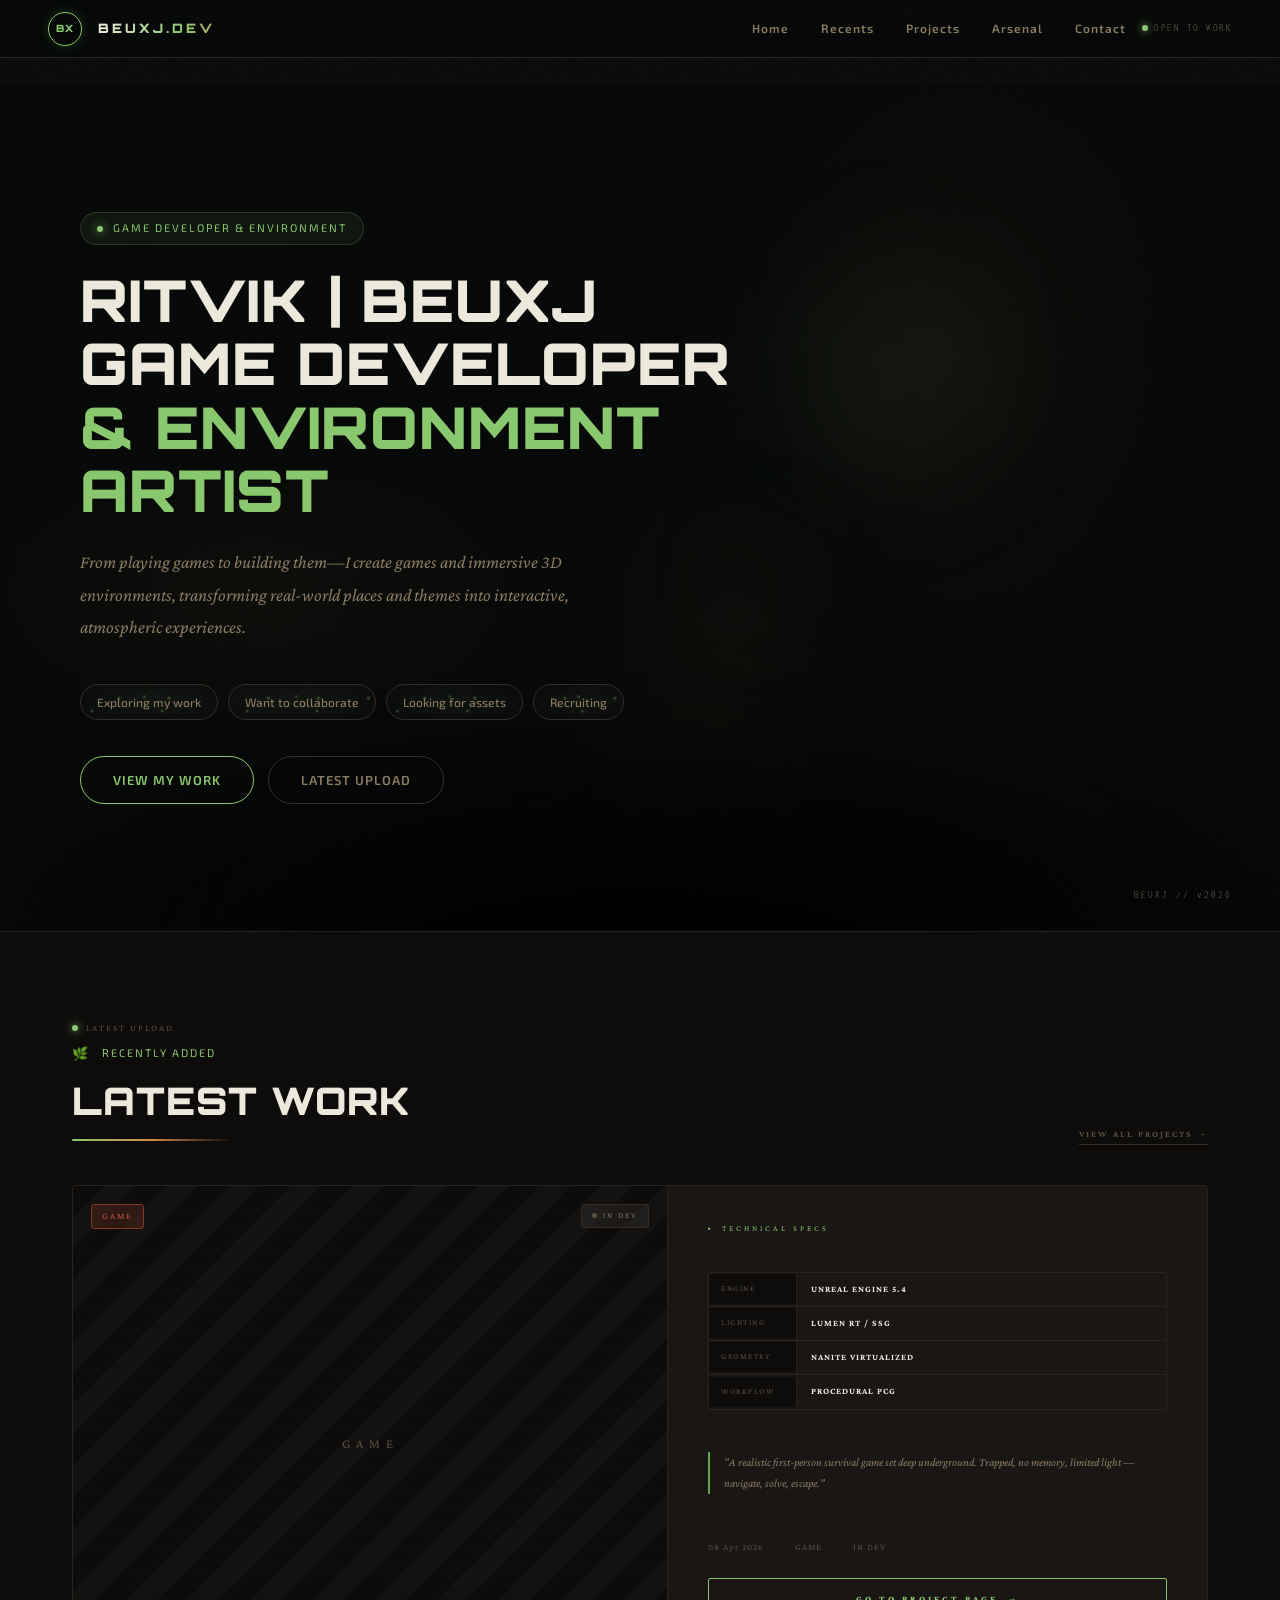
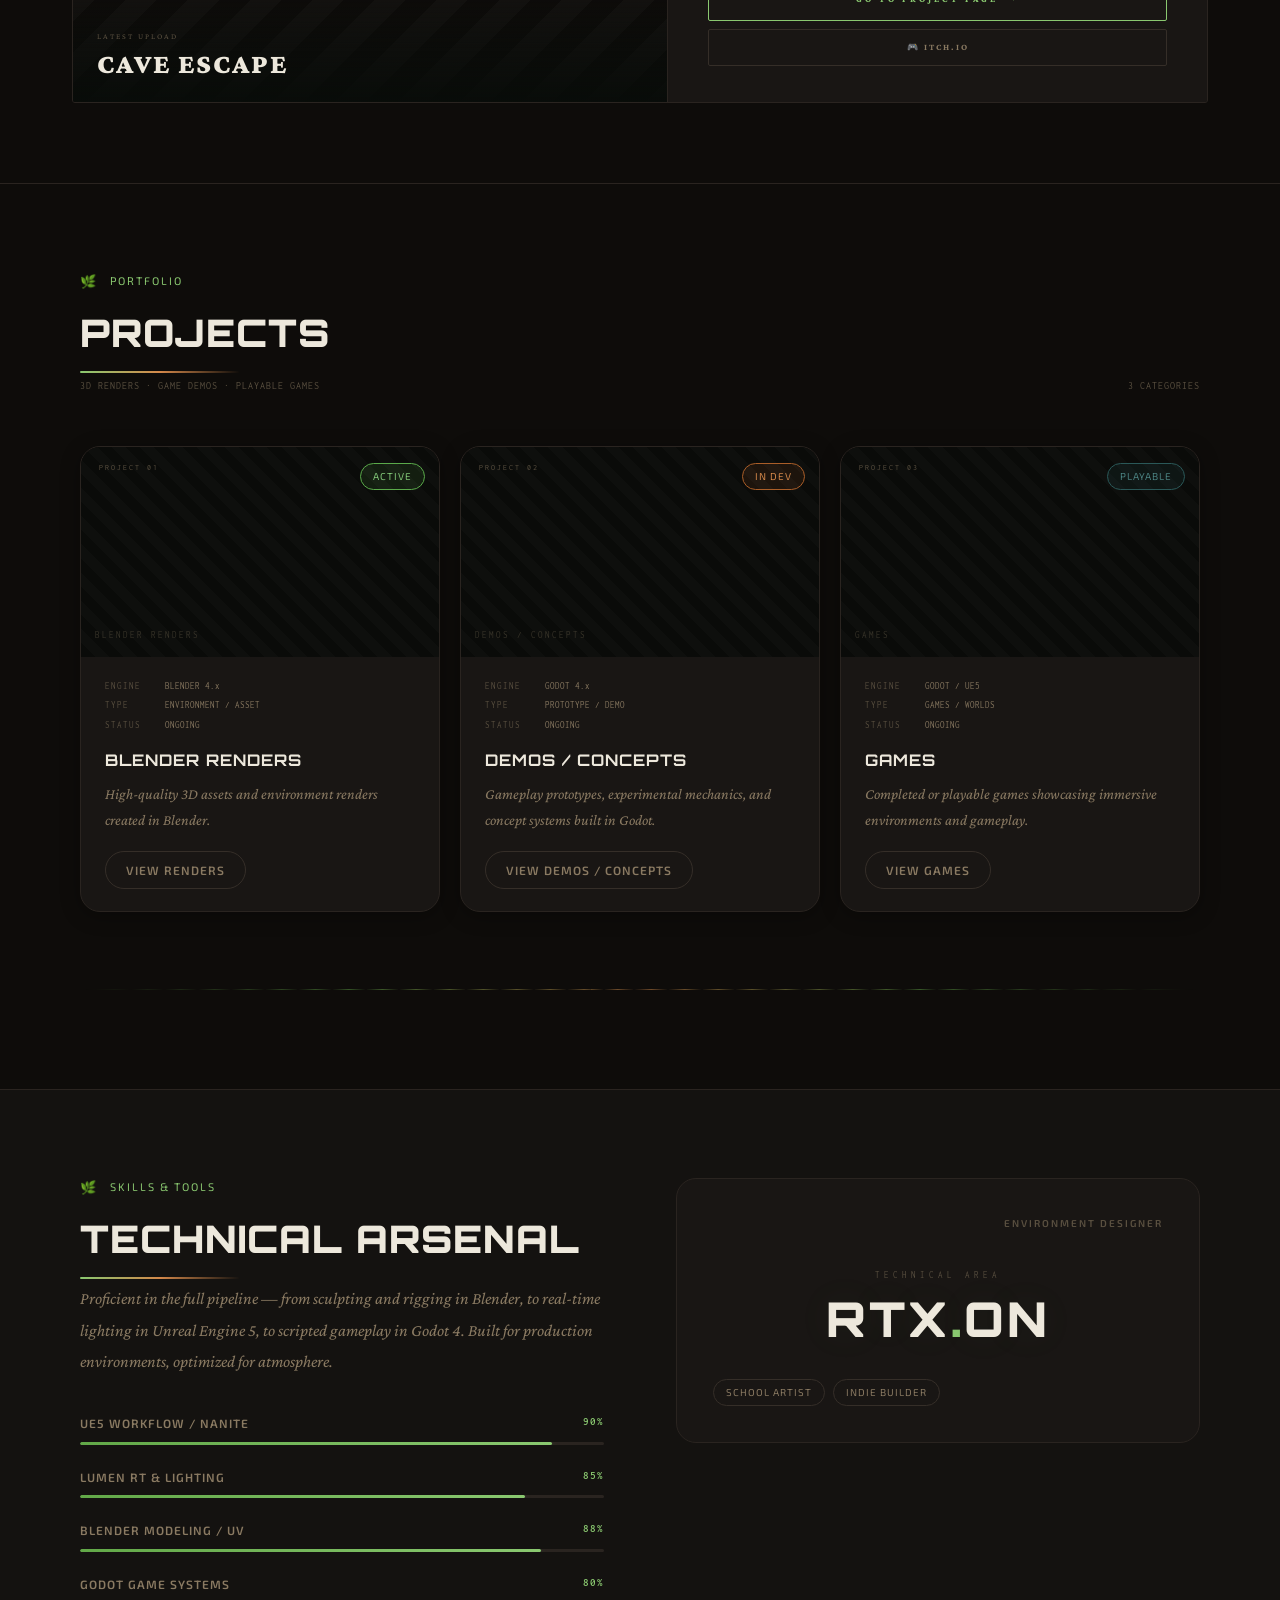
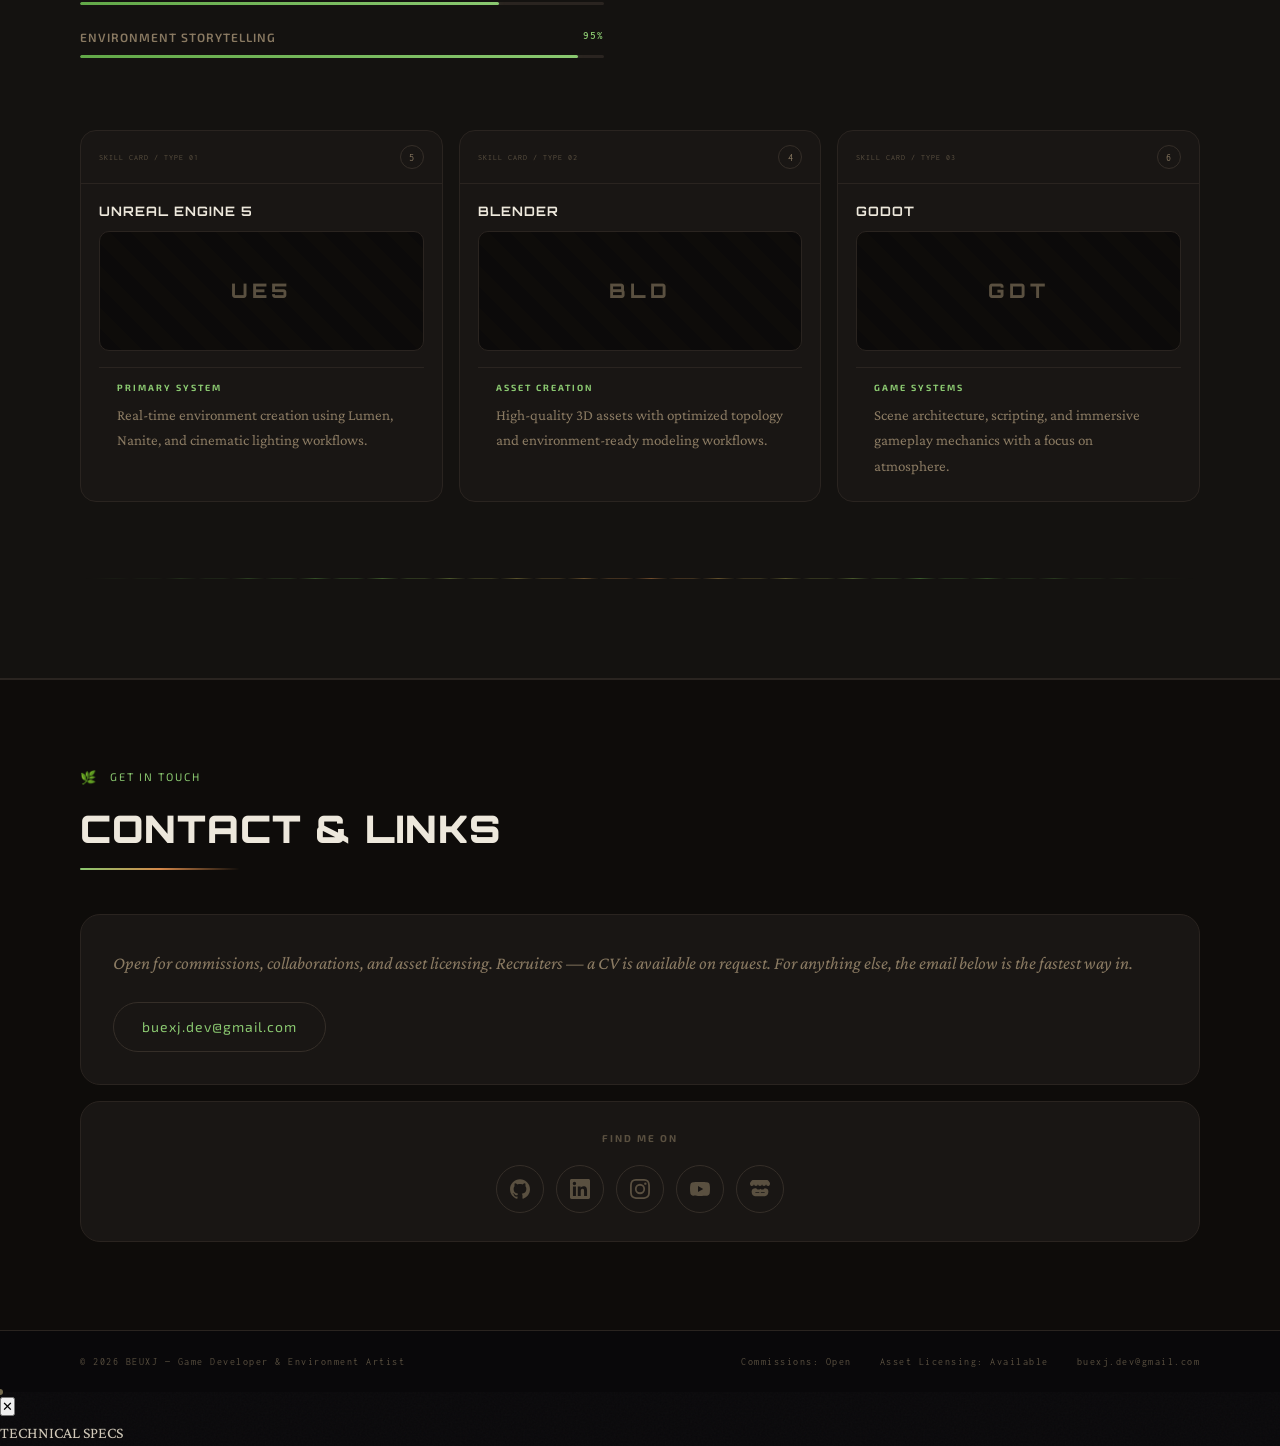
==== commit f2c97924: "changed every single file to new theme and layout as well as animations" ====
--- a/index.html
+++ b/index.html
@@ -1,95 +1,93 @@
 <!DOCTYPE html>
 <html lang="en">
 <head>
-  <meta charset="UTF-8" />
-  <meta name="viewport" content="width=device-width, initial-scale=1.0" />
+  <meta charset="UTF-8"/>
+  <meta name="viewport" content="width=device-width, initial-scale=1.0"/>
   <title>BEUXJ — Game Developer & Environment Artist</title>
   <link rel="preconnect" href="https://fonts.googleapis.com">
   <link rel="preconnect" href="https://fonts.gstatic.com" crossorigin>
-  <link href="https://fonts.googleapis.com/css2?family=Orbitron:wght@400;600;700;800;900&family=Share+Tech+Mono&family=Rajdhani:wght@400;500;600;700&display=swap" rel="stylesheet">
-  <link rel="stylesheet" href="css/style.css" />
-  <link rel="stylesheet" href="css/recents.css" />
+  <link href="https://fonts.googleapis.com/css2?family=Orbitron:wght@700;900<link href="https://fonts.googleapis.com/css2?family=Orbitron:wght@400;600;700;800;900https://fonts.googleapis.com/css2?family=Orbitron:wght@400;600;700;800;900&family=Share+Tech+Mono&family=Rajdhani:wght@400;500;600;700&display=swapfamily=Inconsolata:wght@300;400;500;600https://fonts.googleapis.com/css2?family=Orbitron:wght@400;600;700;800;900&family=Share+Tech+Mono&family=Rajdhani:wght@400;500;600;700&display=swapfamily=Exo+2:wght@400;500;600;700https://fonts.googleapis.com/css2?family=Orbitron:wght@400;600;700;800;900&family=Share+Tech+Mono&family=Rajdhani:wght@400;500;600;700&display=swapdisplay=swap" rel="stylesheet">family=Crimson+Pro:ital,wght@0,300;0,400;0,600;1,300;1,400<link href="https://fonts.googleapis.com/css2?family=Orbitron:wght@400;600;700;800;900https://fonts.googleapis.com/css2?family=Orbitron:wght@400;600;700;800;900&family=Share+Tech+Mono&family=Rajdhani:wght@400;500;600;700&display=swapfamily=Inconsolata:wght@300;400;500;600https://fonts.googleapis.com/css2?family=Orbitron:wght@400;600;700;800;900&family=Share+Tech+Mono&family=Rajdhani:wght@400;500;600;700&display=swapfamily=Exo+2:wght@400;500;600;700https://fonts.googleapis.com/css2?family=Orbitron:wght@400;600;700;800;900&family=Share+Tech+Mono&family=Rajdhani:wght@400;500;600;700&display=swapdisplay=swap" rel="stylesheet">family=Exo+2:wght@400;500;600;700<link href="https://fonts.googleapis.com/css2?family=Orbitron:wght@400;600;700;800;900https://fonts.googleapis.com/css2?family=Orbitron:wght@400;600;700;800;900&family=Share+Tech+Mono&family=Rajdhani:wght@400;500;600;700&display=swapfamily=Inconsolata:wght@300;400;500;600https://fonts.googleapis.com/css2?family=Orbitron:wght@400;600;700;800;900&family=Share+Tech+Mono&family=Rajdhani:wght@400;500;600;700&display=swapfamily=Exo+2:wght@400;500;600;700https://fonts.googleapis.com/css2?family=Orbitron:wght@400;600;700;800;900&family=Share+Tech+Mono&family=Rajdhani:wght@400;500;600;700&display=swapdisplay=swap" rel="stylesheet">family=Inconsolata:wght@400;500<link href="https://fonts.googleapis.com/css2?family=Orbitron:wght@400;600;700;800;900https://fonts.googleapis.com/css2?family=Orbitron:wght@400;600;700;800;900&family=Share+Tech+Mono&family=Rajdhani:wght@400;500;600;700&display=swapfamily=Inconsolata:wght@300;400;500;600https://fonts.googleapis.com/css2?family=Orbitron:wght@400;600;700;800;900&family=Share+Tech+Mono&family=Rajdhani:wght@400;500;600;700&display=swapfamily=Exo+2:wght@400;500;600;700https://fonts.googleapis.com/css2?family=Orbitron:wght@400;600;700;800;900&family=Share+Tech+Mono&family=Rajdhani:wght@400;500;600;700&display=swapdisplay=swap" rel="stylesheet">display=swap" rel="stylesheet">
+  <link rel="stylesheet" href="css/style.css"/>
+  <link rel="stylesheet" href="css/recents.css"/>
+  <link rel="stylesheet" href="css/modal.css"/>
 </head>
 <body>
 
   <header class="topnav">
     <div class="nav-logo">
-      <img src="assets/logo.png" alt="BEUXJ Logo"
+      <img src="assets/logo.png" alt="BEUXJ"
            onerror="this.style.display='none';this.nextElementSibling.style.display='flex'"/>
       <span class="nav-logo-fallback" style="display:none">BX</span>
     </div>
     <div class="nav-brand">BEUXJ<span class="nav-brand-ext">.DEV</span></div>
     <nav class="nav-links">
-      <a href="index.html"  class="nav-link active">Home</a>
-      <a href="#recents"    class="nav-link">Recents</a>
-      <a href="#projects"   class="nav-link">Projects</a>
-      <a href="#arsenal"    class="nav-link">Arsenal</a>
-      <a href="#contact"    class="nav-link">Contact</a>
+      <a href="index.html" class="nav-link active">Home</a>
+      <a href="#recents"   class="nav-link">Recents</a>
+      <a href="#projects"  class="nav-link">Projects</a>
+      <a href="#arsenal"   class="nav-link">Arsenal</a>
+      <a href="#contact"   class="nav-link">Contact</a>
     </nav>
-    <div class="nav-tag"><span class="blink-dot"></span> SIGNAL SYNC / ESTABLISHED</div>
+    <div class="nav-tag"><span class="blink-dot"></span> OPEN TO WORK</div>
   </header>
 
   <main class="content">
 
-    <!-- ═══════════════════════════════════════
-         HERO
-    ═══════════════════════════════════════ -->
+    <!-- HERO -->
     <section class="hero" id="home">
       <div class="hero-bg">
+        <div class="hero-orb hero-orb-1"></div>
+        <div class="hero-orb hero-orb-2"></div>
+        <div class="hero-orb hero-orb-3"></div>
         <div class="hero-scan-lines"></div>
         <div class="hero-grid"></div>
         <div class="hero-vignette"></div>
       </div>
       <div class="hero-inner">
-        <div class="hero-tag"><span class="tag-dot"></span>SIGNAL SYNC / ESTABLISHED</div>
-        <h1 class="hero-title" data-text="Hi, I'm Ritvik, Game Developer & Environment Artist -Beuxj">
-          Hi, I'm Ritvik, Game Developer<br/>
-          <span class="hero-title-accent">&amp; Environment<br/>Artist -Beuxj</span>
+        <div class="hero-tag"><span class="tag-dot"></span>GAME DEVELOPER &amp; ENVIRONMENT ARTIST · OPEN TO WORK</div>
+        <h1 class="hero-title" data-text="Game Developer & Environment Artist">
+          Ritvik | BEUXJ<br>Game Developer<br/><span class="hero-title-accent">&amp; Environment<br/>Artist</span>
         </h1>
         <p class="hero-subtitle">
-          What started as a love for playing games turned into building them. I focus on recreating real-world spaces as immersive 3D environments.
+          From playing games to building them—I create games and immersive 3D environments, transforming real-world places and themes into interactive, atmospheric experiences.
         </p>
+        <!-- Visitor path selector — helps each type of user self-navigate -->
+        <div class="visitor-paths">
+          <a href="#projects" class="vp-tag">Exploring my work</a>
+          <a href="#contact"  class="vp-tag"> Want to collaborate</a>
+          <a href="#contact"  class="vp-tag"> Looking for assets</a>
+          <a href="#arsenal"  class="vp-tag"> Recruiting</a>
+        </div>
         <div class="hero-cta">
-          <a href="#projects" class="btn-primary"><span>VIEW ARSENAL</span></a>
-          <a href="#projects" class="btn-ghost">ENTER THE ARCHIVE</a>
-        </div>
-      </div>
-
+          <a href="#projects" class="btn-primary"><span>VIEW MY WORK</span></a>
+          <a href="#recents"  class="btn-ghost">LATEST UPLOAD</a>
+        </div>
+      </div>
       <div class="hero-corner-tag">BEUXJ // v2026</div>
     </section>
 
-    <!-- ═══════════════════════════════════════
-          added RECENTS secion and removed pipeline section
-    ═══════════════════════════════════════ -->
+    <!-- WHAT'S NEW — auto-built from data.js -->
     <section class="recents-section" id="recents">
       <div class="recents-header reveal">
         <div class="recents-header-left">
           <div class="recents-live-tag">
-            <span class="recents-live-dot"></span>
-            LATEST UPLOAD
-          </div>
-          <div class="section-label" style="margin-bottom:6px">JUST DROPPED</div>
-          <h2 class="section-title">What's New</h2>
+            <span class="recents-live-dot"></span>LATEST UPLOAD
+          </div>
+          <div class="section-label" style="margin-bottom:6px">RECENTLY ADDED</div>
+          <h2 class="section-title">Latest Work</h2>
         </div>
         <a href="#projects" class="recents-view-all">VIEW ALL PROJECTS →</a>
       </div>
-
-      <!-- Featured card injected by script.js from data.js[0] -->
-      <div id="featuredCard">
-        <div class="fc-empty">LOADING...</div>
-      </div>
-    </section>
-
-    <!-- ═══════════════════════════════════════
-         PROJECTS
-    ═══════════════════════════════════════ -->
+      <div id="featuredCard"><div class="fc-empty">LOADING...</div></div>
+    </section>
+
+    <!-- PROJECTS -->
     <section class="section projects-section" id="projects">
       <div class="section-header reveal">
-        <div class="section-label">DISCOVERY LOG</div>
+        <div class="section-label">PORTFOLIO</div>
         <h2 class="section-title">Projects</h2>
         <div class="section-meta">
-          <span>RECOVERED ARTIFACTS // SYSTEM VERSION 4.0.3</span>
-          <span class="meta-right">3 ITEMS LISTED</span>
+          <span>3D RENDERS · GAME DEMOS · PLAYABLE GAMES</span>
+          <span class="meta-right">3 CATEGORIES</span>
         </div>
       </div>
       <div class="projects-grid">
@@ -115,7 +113,7 @@
         <div class="project-card reveal" data-index="02">
           <div class="card-media">
             <div class="card-media-placeholder">
-              <span class="media-tag">GODOT DEMOS</span>
+              <span class="media-tag">DEMOS / CONCEPTS</span>
               <div class="media-noise"></div>
             </div>
             <div class="card-overlay-tags"><span class="chip chip-orange">IN DEV</span></div>
@@ -124,9 +122,9 @@
             <div class="card-meta-row"><span class="card-type">ENGINE</span><span class="card-val">GODOT 4.x</span></div>
             <div class="card-meta-row"><span class="card-type">TYPE</span><span class="card-val">PROTOTYPE / DEMO</span></div>
             <div class="card-meta-row"><span class="card-type">STATUS</span><span class="card-val">ONGOING</span></div>
-            <h3 class="card-title">Godot Demos</h3>
-            <p class="card-desc">Gameplay prototypes, mechanics, and experimental systems built in Godot.</p>
-            <a href="html/godot.html" class="card-btn">VIEW DEMOS</a>
+            <h3 class="card-title">Demos / Concepts</h3>
+            <p class="card-desc">Gameplay prototypes, experimental mechanics, and concept systems built in Godot.</p>
+            <a href="html/godot.html" class="card-btn">VIEW DEMOS / CONCEPTS</a>
           </div>
         </div>
 
@@ -152,15 +150,13 @@
       <div class="section-divider"></div>
     </section>
 
-    <!-- ═══════════════════════════════════════
-         TECHNICAL ARSENAL
-    ═══════════════════════════════════════ -->
+    <!-- TECHNICAL ARSENAL -->
     <section class="section diagnostic-section" id="arsenal">
       <div class="diag-layout">
         <div class="diag-left reveal">
-          <div class="section-label">SYSTEM DIAGNOSTIC</div>
+          <div class="section-label">SKILLS &amp; TOOLS</div>
           <h2 class="section-title">Technical Arsenal</h2>
-          <p class="diag-desc">Analyzing the bridge between artistic intuition and hard-surface technical implementation. Calibration status: <strong>OPTIMAL</strong>.</p>
+          <p class="diag-desc">Proficient in the full pipeline — from sculpting and rigging in Blender, to real-time lighting in Unreal Engine 5, to scripted gameplay in Godot 4. Built for production environments, optimized for atmosphere.</p>
           <div class="skill-bars">
             <div class="skill-bar-item"><div class="skill-bar-label"><span>UE5 WORKFLOW / NANITE</span><span class="skill-bar-pct">90%</span></div><div class="skill-bar-track"><div class="skill-bar-fill" style="--w:90%"></div></div></div>
             <div class="skill-bar-item"><div class="skill-bar-label"><span>LUMEN RT &amp; LIGHTING</span><span class="skill-bar-pct">85%</span></div><div class="skill-bar-track"><div class="skill-bar-fill" style="--w:85%"></div></div></div>
@@ -206,27 +202,56 @@
       <div class="section-divider"></div>
     </section>
 
-    <!-- ═══════════════════════════════════════
-         CONTACT
-    ═══════════════════════════════════════ -->
+    <!-- CONTACT -->
     <section class="section contact-section" id="contact">
       <div class="section-header reveal">
-        <div class="section-label">TRANSMISSION</div>
-        <h2 class="section-title">Contact</h2>
+        <div class="section-label">GET IN TOUCH</div>
+        <h2 class="section-title">Contact &amp; Links</h2>
       </div>
       <div class="contact-solo reveal">
         <div class="contact-card">
-          <p class="contact-desc">Have a project in mind or want to collaborate? Let's build something atmospheric.</p>
+          <p class="contact-desc">Open for commissions, collaborations, and asset licensing. Recruiters — a CV is available on request. For anything else, the email below is the fastest way in.</p>
           <a href="mailto:buexj.dev@gmail.com" class="contact-email">buexj.dev@gmail.com</a>
         </div>
         <div class="contact-elsewhere">
-          <div class="elsewhere-label">Elsewhere</div>
-          <div class="social-links">
-            <a href="https://github.com/Beuxj" target="_blank" class="social-chip">GitHub</a>
-            <a href="https://www.linkedin.com/in/ritvik-paul-022bb6386/" target="_blank" class="social-chip">LinkedIn</a>
-            <a href="https://www.instagram.com/beuxj.dev" target="_blank" class="social-chip">Instagram</a>
-            <a href="https://www.youtube.com/@Beuxjcreates" target="_blank" class="social-chip">YouTube</a>
-            <a href="https://beuxj.itch.io/" target="_blank" class="social-chip">Itch.io</a>
+          <div class="elsewhere-label">Find me on</div>
+          <div class="social-links social-icons">
+
+            <a href="https://github.com/" target="_blank" rel="noopener"
+               class="social-icon-btn" aria-label="GitHub" data-tooltip="GitHub">
+              <svg viewBox="0 0 24 24" fill="currentColor" aria-hidden="true">
+                <path d="M12 .297c-6.63 0-12 5.373-12 12 0 5.303 3.438 9.8 8.205 11.385.6.113.82-.258.82-.577 0-.285-.01-1.04-.015-2.04-3.338.724-4.042-1.61-4.042-1.61C4.422 18.07 3.633 17.7 3.633 17.7c-1.087-.744.084-.729.084-.729 1.205.084 1.838 1.236 1.838 1.236 1.07 1.835 2.809 1.305 3.495.998.108-.776.417-1.305.76-1.605-2.665-.3-5.466-1.332-5.466-5.93 0-1.31.465-2.38 1.235-3.22-.135-.303-.54-1.523.105-3.176 0 0 1.005-.322 3.3 1.23.96-.267 1.98-.399 3-.405 1.02.006 2.04.138 3 .405 2.28-1.552 3.285-1.23 3.285-1.23.645 1.653.24 2.873.12 3.176.765.84 1.23 1.91 1.23 3.22 0 4.61-2.805 5.625-5.475 5.92.42.36.81 1.096.81 2.22 0 1.606-.015 2.896-.015 3.286 0 .315.21.69.825.57C20.565 22.092 24 17.592 24 12.297c0-6.627-5.373-12-12-12"/>
+              </svg>
+            </a>
+
+            <a href="https://linkedin.com/" target="_blank" rel="noopener"
+               class="social-icon-btn" aria-label="LinkedIn" data-tooltip="LinkedIn">
+              <svg viewBox="0 0 24 24" fill="currentColor" aria-hidden="true">
+                <path d="M20.447 20.452h-3.554v-5.569c0-1.328-.027-3.037-1.852-3.037-1.853 0-2.136 1.445-2.136 2.939v5.667H9.351V9h3.414v1.561h.046c.477-.9 1.637-1.85 3.37-1.85 3.601 0 4.267 2.37 4.267 5.455v6.286zM5.337 7.433a2.062 2.062 0 01-2.063-2.065 2.064 2.064 0 112.063 2.065zm1.782 13.019H3.555V9h3.564v11.452zM22.225 0H1.771C.792 0 0 .774 0 1.729v20.542C0 23.227.792 24 1.771 24h20.451C23.2 24 24 23.227 24 22.271V1.729C24 .774 23.2 0 22.222 0h.003z"/>
+              </svg>
+            </a>
+
+            <a href="https://instagram.com/" target="_blank" rel="noopener"
+               class="social-icon-btn" aria-label="Instagram" data-tooltip="Instagram">
+              <svg viewBox="0 0 24 24" fill="currentColor" aria-hidden="true">
+                <path d="M12 2.163c3.204 0 3.584.012 4.85.07 3.252.148 4.771 1.691 4.919 4.919.058 1.265.069 1.645.069 4.849 0 3.205-.012 3.584-.069 4.849-.149 3.225-1.664 4.771-4.919 4.919-1.266.058-1.644.07-4.85.07-3.204 0-3.584-.012-4.849-.07-3.26-.149-4.771-1.699-4.919-4.92-.058-1.265-.07-1.644-.07-4.849 0-3.204.013-3.583.07-4.849.149-3.227 1.664-4.771 4.919-4.919 1.266-.057 1.645-.069 4.849-.069zm0-2.163c-3.259 0-3.667.014-4.947.072-4.358.2-6.78 2.618-6.98 6.98-.059 1.281-.073 1.689-.073 4.948 0 3.259.014 3.668.072 4.948.2 4.358 2.618 6.78 6.98 6.98 1.281.058 1.689.072 4.948.072 3.259 0 3.668-.014 4.948-.072 4.354-.2 6.782-2.618 6.979-6.98.059-1.28.073-1.689.073-4.948 0-3.259-.014-3.667-.072-4.947-.196-4.354-2.617-6.78-6.979-6.98-1.281-.059-1.69-.073-4.949-.073zm0 5.838a6.162 6.162 0 100 12.324 6.162 6.162 0 000-12.324zM12 16a4 4 0 110-8 4 4 0 010 8zm6.406-11.845a1.44 1.44 0 100 2.881 1.44 1.44 0 000-2.881z"/>
+              </svg>
+            </a>
+
+            <a href="https://youtube.com/" target="_blank" rel="noopener"
+               class="social-icon-btn" aria-label="YouTube" data-tooltip="YouTube">
+              <svg viewBox="0 0 24 24" fill="currentColor" aria-hidden="true">
+                <path d="M23.495 6.205a3.007 3.007 0 00-2.088-2.088c-1.87-.501-9.396-.501-9.396-.501s-7.507-.01-9.396.501A3.007 3.007 0 00.527 6.205a31.247 31.247 0 00-.522 5.805 31.247 31.247 0 00.522 5.783 3.007 3.007 0 002.088 2.088c1.868.502 9.396.502 9.396.502s7.506 0 9.396-.502a3.007 3.007 0 002.088-2.088 31.247 31.247 0 00.5-5.783 31.247 31.247 0 00-.5-5.805zM9.609 15.601V8.408l6.264 3.602z"/>
+              </svg>
+            </a>
+
+            <a href="https://itch.io/" target="_blank" rel="noopener"
+               class="social-icon-btn" aria-label="Itch.io" data-tooltip="Itch.io · Asset Store">
+              <svg viewBox="0 0 245.371 220.736" fill="currentColor" aria-hidden="true">
+                <path d="M31.99 1.365C21.287 7.72.2 31.945 0 38.298v10.516C0 62.144 12.46 73.86 23.773 73.86c13.584 0 24.902-11.258 24.902-24.77 0 13.512 10.918 24.77 24.501 24.77 13.584 0 24.501-11.258 24.501-24.77 0 13.512 11.319 24.77 24.903 24.77h.568c13.483 0 24.503-11.258 24.503-24.77 0 13.512 10.917 24.77 24.501 24.77 13.683 0 24.501-11.258 24.501-24.77 0 13.512 11.218 24.77 24.802 24.77 11.313 0 23.773-11.716 23.773-25.046V38.298c-.2-6.353-21.287-30.578-32-36.933C180.686 1.365 63.596 1.365 31.99 1.365zM66 99.713c-12.06.2-23.18 2.535-33.696 10.716C23.908 118.61 20 130.03 20 141.449v6.252C20 175.004 38.835 198 60.94 198h122.49c22.106 0 41.941-22.996 41.941-50.299v-6.252c0-11.419-3.906-22.839-12.304-30.02-10.516-8.181-21.436-10.516-33.696-10.716-4.705 10.115-15.123 17.198-27.081 17.198-9.613 0-18.426-4.405-24.301-11.258-5.875 6.853-14.688 11.258-24.301 11.258-11.958 0-22.376-7.083-27.081-17.198H66zm-6.597 48.985H113v9.015H66.004v-9.015h-6.601zm128.994 0H180v9.015h-46.996v-9.015h55.393z"/>
+              </svg>
+            </a>
+
           </div>
         </div>
       </div>
@@ -235,15 +260,14 @@
   </main>
 
   <footer class="footer">
-    <div class="footer-left">© 2026 BEUXJ // ALL RIGHTS RESERVED</div>
+    <div class="footer-left">© 2026 BEUXJ — Game Developer &amp; Environment Artist</div>
     <div class="footer-right">
-      <span>BX_ARTIST_ID: 0049</span>
-      <span>ENV_DESIGN_BUILD: 2026.03</span>
-      <span>SYS: OPERATIONAL</span>
+      <span>Commissions: Open</span>
+      <span>Asset Licensing: Available</span>
+      <span><a href="#contact" style="color:inherit;text-decoration:none;">buexj.dev@gmail.com</a></span>
     </div>
   </footer>
 
-  <!-- data.js MUST come before script.js -->
   <script src="js/data.js"></script>
   <script src="js/script.js"></script>
 </body>
--- a/css/style.css
+++ b/css/style.css
@@ -1,247 +1,345 @@
-/* =============================================
-   BEUXJ.DEV — ARCHIVE.EXE AESTHETIC
-   Fonts: Orbitron (display) · Share Tech Mono (body) · Rajdhani (UI)
-   ============================================= */
-
-@import url('https://fonts.googleapis.com/css2?family=Orbitron:wght@400;600;700;800;900&family=Share+Tech+Mono&family=Rajdhani:wght@400;500;600;700&display=swap');
+
+
+@import url('https://fonts.googleapis.com/css2?family=Orbitron:wght@700;900&family=Crimson+Pro:ital,wght@0,300;0,400;0,600;1,300;1,400&family=Exo+2:wght@400;500;600;700&family=Inconsolata:wght@400;500&display=swap');
 
 *, *::before, *::after { box-sizing: border-box; margin: 0; padding: 0; }
 
 :root {
-  --bg:          #0a0a0a;
-  --bg2:         #111111;
-  --bg3:         #181818;
-  --surface:     #1a1a1a;
-  --surface2:    #222222;
-  --border:      #2a2a2a;
-  --border2:     #333333;
-  --text:        #d4d0c8;
-  --text-dim:    #888880;
-  --text-xdim:   #555550;
-  --accent:      #c8b882;
-  --accent2:     #a09060;
-  --accent-glow: rgba(200,184,130,0.18);
-  --white:       #f0ede6;
-  --font-mono:   'Share Tech Mono', monospace;
-  --font-sans:   'Orbitron', sans-serif;
-  --font-mid:    'Rajdhani', sans-serif;
-  --nav-h:       56px;
+  /* ── Earthy deep backgrounds ── */
+  --bg:        #09080a;
+  --bg2:       #0e0c0a;
+  --bg3:       #141210;
+  --surface:   #191614;
+  --surface2:  #201c18;
+
+  /* ── Organic borders — no sharp grey ── */
+  --border:    #2a2420;
+  --border2:   #352e28;
+
+  /* ── Warm text — like ink on parchment ── */
+  --text:      #d0c8b8;
+  --text-dim:  #8a7a62;
+  --text-xdim: #5a5040;
+  --white:     #ede8dc;
+
+  /* ── Living moss green — primary ── */
+  --accent:     #8ac870;
+  --accent2:    #62a848;
+  --accent-glow: rgba(130,200,120,0.2);
+  --accent-dim:  rgba(130,200,120,0.07);
+
+  /* ── Ember amber — secondary warmth ── */
+  --ember:      #d4884a;
+  --ember2:     #aa5e28;
+  --ember-glow: rgba(212,136,74,0.18);
+
+  /* ── Deep water blue — mystery/depth ── */
+  --depth:      #4a8080;
+  --depth2:     #2a5858;
+
+  /* ── Font roles ── */
+  --font-body:  'Crimson Pro', Georgia, serif;   /* flowing body text */
+  --font-ui:    'Exo 2', sans-serif;             /* UI labels, nav, tags */
+  --font-code:  'Inconsolata', monospace;        /* technical data */
+  --font-brand: 'Orbitron', sans-serif;          /* brand name only */
+
+  --nav-h: 58px;
 }
 
 html { scroll-behavior: smooth; }
+
 body {
-  background: var(--bg); color: var(--text);
-  font-family: var(--font-mono); font-size: 13px;
-  line-height: 1.6; min-height: 100vh; overflow-x: hidden;
-}
-
-::-webkit-scrollbar { width: 4px; }
+  background: var(--bg);
+  color: var(--text);
+  font-family: var(--font-body);
+  font-size: 16px;
+  line-height: 1.7;
+  min-height: 100vh;
+  overflow-x: hidden;
+  /* Organic noise — like aged paper */
+  background-image: url("data:image/svg+xml,%3Csvg xmlns='http://www.w3.org/2000/svg' width='400' height='400'%3E%3Cfilter id='n'%3E%3CfeTurbulence type='fractalNoise' baseFrequency='0.55' numOctaves='4' stitchTiles='stitch'/%3E%3C/filter%3E%3Crect width='400' height='400' filter='url(%23n)' opacity='0.028'/%3E%3C/svg%3E");
+}
+
+/* ── Scrollbar ── */
+::-webkit-scrollbar { width: 5px; }
 ::-webkit-scrollbar-track { background: var(--bg); }
-::-webkit-scrollbar-thumb { background: var(--border2); border-radius: 2px; }
+::-webkit-scrollbar-thumb { background: var(--border2); border-radius: 10px; }
 ::-webkit-scrollbar-thumb:hover { background: var(--accent2); }
 
-/* ============ KEYFRAMES ============ */
-@keyframes blink    { 0%,100%{opacity:1} 50%{opacity:0.25} }
-@keyframes fadeUp   { from{opacity:0;transform:translateY(28px)} to{opacity:1;transform:translateY(0)} }
-@keyframes fadeIn   { from{opacity:0} to{opacity:1} }
-@keyframes scanDown { 0%{top:-10%} 100%{top:110%} }
-@keyframes glitch1  { 0%,100%{clip-path:inset(0 0 95% 0)} 20%{clip-path:inset(30% 0 50% 0)} 40%{clip-path:inset(70% 0 10% 0)} 60%{clip-path:inset(10% 0 80% 0)} 80%{clip-path:inset(55% 0 30% 0)} }
-@keyframes glitch2  { 0%,100%{clip-path:inset(50% 0 30% 0);transform:translate(-2px,0)} 33%{clip-path:inset(20% 0 60% 0);transform:translate(2px,0)} 66%{clip-path:inset(75% 0 5% 0);transform:translate(-1px,0)} }
-@keyframes borderPulse { 0%,100%{border-color:var(--border)} 50%{border-color:var(--accent2)} }
-@keyframes floatY   { 0%,100%{transform:translateY(0)} 50%{transform:translateY(-6px)} }
-@keyframes shimmer  { 0%{background-position:-200% center} 100%{background-position:200% center} }
-
-/* ============ TOP NAV ============ */
+/* ════════════════════════════════════════════
+   KEYFRAMES
+════════════════════════════════════════════ */
+@keyframes blink      { 0%,100%{opacity:1} 50%{opacity:0.2} }
+@keyframes fadeUp     { from{opacity:0;transform:translateY(24px)} to{opacity:1;transform:translateY(0)} }
+@keyframes fadeIn     { from{opacity:0} to{opacity:1} }
+@keyframes leafFall   {
+  0%   { transform: translateY(0) translateX(0) rotate(0deg) scale(1); opacity: 0.9; }
+  50%  { transform: translateY(30px) translateX(12px) rotate(40deg) scale(0.8); opacity: 0.6; }
+  100% { transform: translateY(60px) translateX(-8px) rotate(80deg) scale(0.4); opacity: 0; }
+}
+@keyframes vineGrow   { from{stroke-dashoffset:300} to{stroke-dashoffset:0} }
+@keyframes floatSoft  { 0%,100%{transform:translateY(0)} 50%{transform:translateY(-4px)} }
+@keyframes shimmer    { 0%{background-position:-200% center} 100%{background-position:200% center} }
+@keyframes glowPulse  { 0%,100%{opacity:0.4} 50%{opacity:1} }
+@keyframes scanDown   { 0%{top:-10%} 100%{top:110%} }
+
+/* ════════════════════════════════════════════
+   LEAF PARTICLE SYSTEM (button hover effect)
+   Spawned by JS on button hover
+════════════════════════════════════════════ */
+.leaf-particle {
+  position: fixed;
+  pointer-events: none;
+  z-index: 9998;
+  width: 8px; height: 8px;
+  animation: leafFall 0.9s ease-out forwards;
+}
+.leaf-particle svg { width: 100%; height: 100%; }
+
+/* ════════════════════════════════════════════
+   TOP NAV — Organic + Brand
+════════════════════════════════════════════ */
 .topnav {
   position: fixed; left: 0; right: 0; top: 0;
   height: var(--nav-h);
-  background: rgba(10,10,10,0.96);
+  background: rgba(7,10,8,0.96);
   border-bottom: 1px solid var(--border);
   display: flex; align-items: center;
-  padding: 0 40px; gap: 16px;
-  z-index: 99; backdrop-filter: blur(12px);
+  padding: 0 48px; gap: 16px;
+  z-index: 99; backdrop-filter: blur(16px);
   animation: fadeIn 0.5s ease both;
 }
+/* Organic wavy bottom border via SVG */
 .topnav::after {
-  content: ''; position: absolute; bottom: 0; left: 0;
-  height: 1px; width: 0;
-  background: linear-gradient(90deg, var(--accent), transparent);
-  transition: width 0.6s ease;
-}
-.topnav.scrolled::after { width: 60%; }
-
-/* LOGO */
+  content: '';
+  position: absolute; bottom: -1px; left: 0; right: 0;
+  height: 3px;
+  background: linear-gradient(90deg,
+    transparent 0%,
+    var(--accent) 15%,
+    var(--ember) 50%,
+    var(--accent) 85%,
+    transparent 100%
+  );
+  opacity: 0;
+  transition: opacity 0.5s ease;
+  clip-path: polygon(0 50%, 2% 0%, 5% 80%, 8% 20%, 12% 70%, 16% 10%, 20% 60%, 25% 30%, 30% 75%, 35% 15%, 40% 65%, 45% 35%, 50% 80%, 55% 20%, 60% 70%, 65% 10%, 70% 60%, 75% 40%, 80% 75%, 85% 20%, 90% 65%, 94% 30%, 97% 55%, 100% 50%, 100% 100%, 0% 100%);
+}
+.topnav.scrolled::after { opacity: 1; }
+
 .nav-logo {
-  width: 32px; height: 32px; flex-shrink: 0;
+  width: 34px; height: 34px; flex-shrink: 0;
   border: 1px solid var(--accent);
+  border-radius: 50%;            /* circular logo */
   display: flex; align-items: center; justify-content: center;
   overflow: hidden;
+  box-shadow: 0 0 12px var(--accent-glow);
 }
 .nav-logo img { width: 100%; height: 100%; object-fit: cover; display: block; }
 .nav-logo-fallback {
-  font-family: var(--font-sans); font-weight: 900; font-size: 10px;
+  font-family: var(--font-brand); font-weight: 900; font-size: 10px;
   color: var(--accent); letter-spacing: 1px;
 }
 
 .nav-brand {
-  font-family: var(--font-sans); font-weight: 900;
+  font-family: var(--font-brand); font-weight: 900;
   font-size: 13px; letter-spacing: 3px; text-transform: uppercase;
-  background: linear-gradient(90deg, var(--white) 0%, var(--accent) 40%, var(--white) 60%, var(--white) 100%);
+  background: linear-gradient(90deg, var(--white) 0%, var(--accent) 35%, var(--ember) 65%, var(--white) 100%);
   background-size: 200% auto;
   -webkit-background-clip: text; -webkit-text-fill-color: transparent;
   background-clip: text;
-  animation: shimmer 3s linear 0.8s both;
-}
-
-.nav-links { display: flex; gap: 28px; margin-left: auto; }
+  animation: shimmer 5s linear 1s both;
+}
+
+.nav-links { display: flex; gap: 32px; margin-left: auto; }
 .nav-link {
-  font-family: var(--font-mid); font-weight: 600;
+  font-family: var(--font-ui); font-weight: 600;
   color: var(--text-dim); text-decoration: none;
-  font-size: 12px; letter-spacing: 2px; text-transform: uppercase;
-  position: relative; transition: color 0.25s;
-}
+  font-size: 12px; letter-spacing: 1px;
+  position: relative; transition: color 0.3s;
+  padding: 4px 0;
+}
+/* Organic underline — grows like a vine */
 .nav-link::after {
-  content: ''; position: absolute; bottom: -4px; left: 0;
-  width: 0; height: 1px; background: var(--accent);
-  transition: width 0.3s ease;
+  content: '';
+  position: absolute; bottom: -2px; left: 50%;
+  width: 0; height: 2px;
+  background: linear-gradient(90deg, var(--accent), var(--ember));
+  border-radius: 2px;
+  transition: width 0.35s ease, left 0.35s ease;
 }
 .nav-link:hover { color: var(--white); }
-.nav-link:hover::after, .nav-link.active::after { width: 100%; }
+.nav-link:hover::after { width: 100%; left: 0; }
 .nav-link.active { color: var(--accent); }
+.nav-link.active::after { width: 100%; left: 0; }
 
 .nav-tag {
-  font-family: var(--font-mono); font-size: 9px; letter-spacing: 1.5px;
+  font-family: var(--font-code); font-size: 9px; letter-spacing: 1.5px;
   color: var(--text-xdim); display: flex; align-items: center; gap: 6px;
 }
 .blink-dot {
-  width: 5px; height: 5px; border-radius: 50%;
-  background: var(--accent); display: inline-block;
-  box-shadow: 0 0 6px var(--accent);
-  animation: blink 1.5s ease-in-out infinite;
-}
-
-/* ============ MAIN CONTENT ============ */
+  width: 6px; height: 6px; border-radius: 50%;
+  background: var(--accent); box-shadow: 0 0 8px var(--accent);
+  animation: blink 2.5s ease-in-out infinite;
+}
+
+/* ════════════════════════════════════════════
+   GLOBAL ORGANIC BUTTONS
+   Pill-shaped, leaf-bordered, living
+════════════════════════════════════════════ */
+.btn-primary {
+  display: inline-flex; align-items: center; gap: 8px;
+  padding: 12px 32px;
+  background: transparent;
+  color: var(--accent);
+  font-family: var(--font-ui); font-size: 13px; font-weight: 600;
+  letter-spacing: 1px; text-decoration: none;
+  border-radius: 100px;           /* full pill */
+  border: 1.5px solid var(--accent);
+  position: relative; overflow: hidden;
+  transition: color 0.3s, box-shadow 0.3s, transform 0.2s;
+  cursor: pointer;
+}
+.btn-primary::before {
+  content: '';
+  position: absolute; inset: 0;
+  background: radial-gradient(ellipse at center, var(--accent2) 0%, var(--accent) 100%);
+  transform: scale(0);
+  border-radius: 100px;
+  transition: transform 0.4s cubic-bezier(0.34, 1.56, 0.64, 1); /* spring */
+  z-index: 0;
+}
+.btn-primary span { position: relative; z-index: 1; }
+.btn-primary:hover {
+  color: var(--bg);
+  box-shadow: 0 0 24px var(--accent-glow), 0 4px 16px rgba(0,0,0,0.4);
+  transform: translateY(-2px);
+}
+.btn-primary:hover::before { transform: scale(1); }
+.btn-primary:active { transform: translateY(0px); }
+
+.btn-ghost {
+  display: inline-flex; align-items: center;
+  padding: 12px 32px;
+  background: transparent;
+  border: 1.5px solid var(--border2);
+  color: var(--text-dim);
+  font-family: var(--font-ui); font-size: 13px; font-weight: 600;
+  letter-spacing: 1px; text-decoration: none;
+  border-radius: 100px;
+  transition: border-color 0.3s, color 0.3s, transform 0.2s;
+  cursor: pointer;
+}
+.btn-ghost:hover {
+  border-color: var(--accent2);
+  color: var(--white);
+  transform: translateY(-2px);
+}
+
+/* ════════════════════════════════════════════
+   MAIN CONTENT
+════════════════════════════════════════════ */
 .content { margin-left: 0; padding-top: var(--nav-h); }
 
-/* ============ HERO (index page) ============ */
+/* ════════════════════════════════════════════
+   HERO
+════════════════════════════════════════════ */
 .hero {
-  position: relative; min-height: 92vh;
+  position: relative; min-height: 94vh;
   display: flex; align-items: center;
-  overflow: hidden; padding: 80px 72px;
+  overflow: hidden; padding: 80px 80px;
 }
 .hero-bg {
   position: absolute; inset: 0;
   background:
-    linear-gradient(90deg, rgba(10,10,10,0.93) 0%, rgba(10,10,10,0.55) 55%, rgba(10,10,10,0.22) 100%),
-    radial-gradient(ellipse 80% 60% at 70% 50%, rgba(30,25,15,0.4) 0%, transparent 60%),
-    url('../assets/logo/hero_image.png') center / cover no-repeat;
-  background-color: #0c0b09;
-}
+    linear-gradient(105deg, rgba(7,10,8,0.96) 0%, rgba(7,10,8,0.7) 50%, rgba(7,10,8,0.3) 100%),
+    url('../assets/hero-bg.jpg') center / cover no-repeat;
+  background-color: var(--bg);
+}
+/* Topographic contour lines — nature, not grid */
 .hero-bg::before {
   content: ''; position: absolute; inset: 0;
   background-image:
-    repeating-linear-gradient(90deg, transparent 0px, transparent 59px, rgba(200,184,130,0.04) 60px, rgba(200,184,130,0.04) 61px),
-    repeating-linear-gradient(0deg,  transparent 0px, transparent 59px, rgba(200,184,130,0.03) 60px, rgba(200,184,130,0.03) 61px);
+    radial-gradient(ellipse 400px 200px at 20% 60%, rgba(180,140,80,0.04) 0%, transparent 70%),
+    radial-gradient(ellipse 300px 400px at 75% 30%, rgba(200,140,60,0.04) 0%, transparent 70%),
+    radial-gradient(ellipse 200px 200px at 55% 75%, rgba(160,120,60,0.03) 0%, transparent 70%);
   pointer-events: none;
 }
 .hero-bg::after {
-  content: ''; position: absolute; right: 0; top: 0; width: 55%; height: 100%;
-  background: radial-gradient(ellipse 50% 80% at 80% 50%, rgba(20,18,12,0.7) 0%, transparent 70%);
-  clip-path: polygon(10% 0%, 100% 0%, 100% 100%, 10% 100%, 0% 80%, 0% 20%);
+  content: ''; position: absolute; inset: 0;
+  background: radial-gradient(ellipse 100% 60% at 50% 110%, rgba(0,0,0,0.9) 0%, transparent 55%);
+  pointer-events: none;
 }
 .hero-scan-lines {
-  position: absolute; inset: 0;
-  background: repeating-linear-gradient(0deg, transparent, transparent 3px, rgba(0,0,0,0.07) 3px, rgba(0,0,0,0.07) 4px);
-  pointer-events: none; animation: fadeIn 1.5s ease 0.3s both;
+  position: absolute; inset: 0; pointer-events: none;
+  background: repeating-linear-gradient(0deg, transparent, transparent 5px, rgba(0,0,0,0.03) 5px, rgba(0,0,0,0.03) 6px);
 }
 .hero-scan-lines::after {
-  content: ''; position: absolute; left: 0; right: 0; top: -10%; height: 3%;
-  background: linear-gradient(0deg, transparent, rgba(200,184,130,0.035), transparent);
-  animation: scanDown 8s linear infinite;
-}
-.hero-grid {
-  position: absolute; inset: 0;
-  background-image:
-    linear-gradient(rgba(200,184,130,0.025) 1px, transparent 1px),
-    linear-gradient(90deg, rgba(200,184,130,0.025) 1px, transparent 1px);
-  background-size: 48px 48px; pointer-events: none;
-}
+  content: ''; position: absolute; left: 0; right: 0; top: -10%; height: 5%;
+  background: linear-gradient(0deg, transparent, rgba(200,160,80,0.025), transparent);
+  animation: scanDown 12s linear infinite;
+}
+.hero-grid { display: none; } /* removed harsh grid */
 .hero-vignette {
-  position: absolute; inset: 0;
-  background: radial-gradient(ellipse 100% 100% at 50% 100%, rgba(0,0,0,0.85) 0%, transparent 55%);
-  pointer-events: none;
-}
-.hero-inner { position: relative; max-width: 660px; z-index: 2; }
+  position: absolute; inset: 0; pointer-events: none;
+  background: radial-gradient(ellipse 120% 60% at 50% 100%, rgba(0,0,0,0.85) 0%, transparent 55%);
+}
+
+.hero-inner { position: relative; max-width: 680px; z-index: 2; }
+
 .hero-tag {
-  display: flex; align-items: center; gap: 10px;
-  font-family: var(--font-mono); font-size: 10px; letter-spacing: 2.5px;
-  color: var(--accent); margin-bottom: 28px; text-transform: uppercase;
+  display: inline-flex; align-items: center; gap: 10px;
+  font-family: var(--font-ui); font-size: 11px; letter-spacing: 2px;
+  color: var(--accent); margin-bottom: 24px; text-transform: uppercase;
   animation: fadeUp 0.7s ease both 0.1s;
+  background: var(--accent-dim);
+  padding: 6px 16px;
+  border-radius: 100px;
+  border: 1px solid rgba(130,200,120,0.2);
 }
 .tag-dot {
-  width: 7px; height: 7px; border-radius: 50%; background: var(--accent);
-  box-shadow: 0 0 10px var(--accent), 0 0 20px rgba(200,184,130,0.3);
-  animation: blink 2s ease-in-out infinite;
-}
+  width: 6px; height: 6px; border-radius: 50%;
+  background: var(--accent); box-shadow: 0 0 10px var(--accent);
+  animation: blink 2.5s ease-in-out infinite;
+}
+
 .hero-title {
-  font-family: var(--font-sans); font-weight: 900;
-  font-size: clamp(28px, 4.5vw, 58px); line-height: 1.15;
-  color: var(--white); margin-bottom: 28px; letter-spacing: 2px;
-  text-transform: uppercase; animation: fadeUp 0.7s ease both 0.2s; position: relative;
-}
-.hero-title::before, .hero-title::after {
-  content: attr(data-text); position: absolute; inset: 0; pointer-events: none;
-}
-.hero-title::before { color: rgba(200,184,130,0.55); animation: glitch1 7s steps(1) infinite 2s; }
-.hero-title::after  { color: rgba(180,160,100,0.35); animation: glitch2 9s steps(1) infinite 3.5s; }
-.hero-title-accent  { color: var(--accent); display: block; }
+  font-family: var(--font-brand); font-weight: 900;
+  font-size: clamp(30px, 4.5vw, 60px); line-height: 1.1;
+  color: var(--white); margin-bottom: 24px; letter-spacing: 1px;
+  text-transform: uppercase; animation: fadeUp 0.7s ease both 0.2s;
+}
+.hero-title-accent { color: var(--accent); display: block; }
+
 .hero-subtitle {
-  font-family: var(--font-mono); font-size: 12.5px; color: var(--text-dim);
-  line-height: 1.9; max-width: 520px; margin-bottom: 40px;
+  font-family: var(--font-body); font-size: 18px; color: var(--text-dim);
+  line-height: 1.8; max-width: 520px; margin-bottom: 40px;
+  font-style: italic;
   animation: fadeUp 0.7s ease both 0.35s;
 }
-.hero-cta { display: flex; gap: 16px; flex-wrap: wrap; animation: fadeUp 0.7s ease both 0.5s; }
-.btn-primary {
-  display: inline-flex; align-items: center; gap: 8px; padding: 13px 30px;
-  background: transparent; border: 1px solid var(--accent); color: var(--accent);
-  font-family: var(--font-sans); font-size: 9px; font-weight: 700;
-  letter-spacing: 3px; text-transform: uppercase; text-decoration: none;
-  transition: color 0.25s, box-shadow 0.25s; position: relative; overflow: hidden;
-}
-.btn-primary::before {
-  content: ''; position: absolute; inset: 0; background: var(--accent);
-  transform: scaleX(0); transform-origin: left;
-  transition: transform 0.3s cubic-bezier(0.4,0,0.2,1); z-index: 0;
-}
-.btn-primary span { position: relative; z-index: 1; }
-.btn-primary:hover { color: var(--bg); box-shadow: 0 0 24px var(--accent-glow); }
-.btn-primary:hover::before { transform: scaleX(1); }
-.btn-ghost {
-  display: inline-flex; align-items: center; padding: 13px 30px;
-  background: transparent; border: 1px solid var(--border2); color: var(--text-dim);
-  font-family: var(--font-sans); font-size: 9px; font-weight: 600;
-  letter-spacing: 3px; text-transform: uppercase; text-decoration: none;
-  transition: border-color 0.25s, color 0.25s;
-}
-.btn-ghost:hover { border-color: var(--text-dim); color: var(--white); }
+
+.hero-cta { display: flex; gap: 14px; flex-wrap: wrap; animation: fadeUp 0.7s ease both 0.5s; }
+
 .hero-corner-tag {
-  position: absolute; bottom: 28px; right: 40px;
-  font-family: var(--font-mono); font-size: 9px; letter-spacing: 2px;
-  color: var(--text-xdim); z-index: 2; animation: fadeIn 1s ease both 1.2s;
-}
-
-/* ============ SUB-PAGE HERO (shared) ============ */
+  position: absolute; bottom: 28px; right: 48px;
+  font-family: var(--font-code); font-size: 9px; letter-spacing: 2px;
+  color: var(--text-xdim); z-index: 2;
+}
+
+/* ════════════════════════════════════════════
+   SUB-PAGE HERO (shared)
+════════════════════════════════════════════ */
 .sub-hero {
-  position: relative; min-height: 68vh;
-  display: flex; align-items: center;
-  overflow: hidden; padding: 100px 72px 72px;
+  position: relative; min-height: 60vh;
+  display: flex; align-items: flex-end;
+  overflow: hidden; padding: 100px 80px 64px;
 }
 .sub-hero-bg { position: absolute; inset: 0; }
 .sub-hero-inner { position: relative; z-index: 2; max-width: 700px; }
 
 .sub-breadcrumb {
   display: flex; align-items: center; gap: 8px;
-  font-family: var(--font-mono); font-size: 9px; letter-spacing: 2px;
+  font-family: var(--font-ui); font-size: 11px; letter-spacing: 1px;
   color: var(--text-xdim); margin-bottom: 20px;
   animation: fadeUp 0.5s ease both 0.05s;
 }
@@ -250,221 +348,576 @@
 .bc-sep { color: var(--border2); }
 
 .sub-page-tag {
-  display: flex; align-items: center; gap: 10px;
-  font-family: var(--font-mono); font-size: 10px; letter-spacing: 2.5px;
-  margin-bottom: 24px; text-transform: uppercase;
+  display: inline-flex; align-items: center; gap: 10px;
+  font-family: var(--font-ui); font-size: 11px; letter-spacing: 2px;
+  margin-bottom: 20px; text-transform: uppercase;
+  padding: 5px 14px; border-radius: 100px;
+  border: 1px solid rgba(130,200,120,0.2);
+  background: rgba(130,200,120,0.05);
   animation: fadeUp 0.6s ease both 0.1s;
 }
-.sp-tag-dot { width: 7px; height: 7px; border-radius: 50%; flex-shrink: 0; }
+.sp-tag-dot { width: 6px; height: 6px; border-radius: 50%; flex-shrink: 0; }
 
 .sub-title {
-  font-family: var(--font-sans); font-weight: 900;
-  font-size: clamp(36px, 6vw, 76px); line-height: 1.0;
-  color: var(--white); letter-spacing: 2px; text-transform: uppercase;
-  margin-bottom: 20px; animation: fadeUp 0.6s ease both 0.2s;
+  font-family: var(--font-brand); font-weight: 900;
+  font-size: clamp(36px, 5.5vw, 72px); line-height: 1.0;
+  color: var(--white); letter-spacing: 1px; text-transform: uppercase;
+  margin-bottom: 16px; animation: fadeUp 0.6s ease both 0.2s;
 }
 .sub-desc {
-  font-family: var(--font-mono); font-size: 12.5px; color: var(--text-dim);
-  line-height: 1.9; max-width: 540px; margin-bottom: 36px;
-  animation: fadeUp 0.6s ease both 0.3s;
-}
-.sub-stats {
-  display: flex; gap: 36px; flex-wrap: wrap;
-  animation: fadeUp 0.6s ease both 0.4s;
-}
+  font-family: var(--font-body); font-size: 17px; color: var(--text-dim);
+  line-height: 1.85; max-width: 540px; margin-bottom: 32px;
+  font-style: italic; animation: fadeUp 0.6s ease both 0.3s;
+}
+.sub-stats { display: flex; gap: 36px; flex-wrap: wrap; animation: fadeUp 0.6s ease both 0.4s; }
 .stat-item { display: flex; flex-direction: column; gap: 4px; }
-.stat-val  { font-family: var(--font-sans); font-weight: 800; font-size: 18px; letter-spacing: 2px; }
-.stat-label{ font-family: var(--font-mono); font-size: 8px; letter-spacing: 2px; color: var(--text-xdim); }
+.stat-val  { font-family: var(--font-brand); font-weight: 800; font-size: 20px; letter-spacing: 1px; }
+.stat-label{ font-family: var(--font-code); font-size: 9px; letter-spacing: 2px; color: var(--text-xdim); text-transform: uppercase; }
 .sub-corner-tag {
-  position: absolute; bottom: 28px; right: 40px;
-  font-family: var(--font-mono); font-size: 9px; letter-spacing: 2px;
-  color: var(--text-xdim); z-index: 2;
-}
-
-/* ============ SECTIONS ============ */
-.section { padding: 88px 72px; }
+  position: absolute; bottom: 24px; right: 48px;
+  font-family: var(--font-code); font-size: 9px; letter-spacing: 2px; color: var(--text-xdim); z-index: 2;
+}
+
+/* ════════════════════════════════════════════
+   SECTIONS
+════════════════════════════════════════════ */
+.section { padding: 88px 80px; }
 .section-header { margin-bottom: 52px; }
+
 .section-label {
-  font-family: var(--font-mono); font-size: 10px; letter-spacing: 3px;
+  font-family: var(--font-ui); font-size: 11px; letter-spacing: 2px;
   color: var(--accent); text-transform: uppercase; margin-bottom: 10px;
-  display: flex; align-items: center; gap: 10px;
-}
-.section-label::before { content: ''; display: inline-block; width: 20px; height: 1px; background: var(--accent); }
+  display: flex; align-items: center; gap: 12px;
+}
+/* Organic leaf bullet instead of straight line */
+.section-label::before {
+  content: '🌿';
+  font-size: 13px; line-height: 1;
+}
+
 .section-title {
-  font-family: var(--font-sans); font-weight: 800;
-  font-size: clamp(20px, 3vw, 36px); color: var(--white);
-  letter-spacing: 2px; text-transform: uppercase; margin-bottom: 12px; position: relative;
-}
+  font-family: var(--font-brand); font-weight: 900;
+  font-size: clamp(22px, 3vw, 38px); color: var(--white);
+  letter-spacing: 1px; text-transform: uppercase;
+  margin-bottom: 12px; position: relative;
+}
+/* Organic underline grows from center */
 .section-title::after {
   content: ''; position: absolute; bottom: -8px; left: 0;
-  height: 1px; width: 0; background: linear-gradient(90deg, var(--accent), transparent);
-  transition: width 0.8s ease 0.3s;
-}
-.reveal.visible .section-title::after { width: 120px; }
+  height: 2px; width: 0;
+  background: linear-gradient(90deg, var(--accent), var(--ember), transparent);
+  border-radius: 2px;
+  transition: width 0.9s cubic-bezier(0.34, 1.2, 0.64, 1) 0.2s;
+}
+.reveal.visible .section-title::after { width: 160px; }
+
 .section-meta {
   display: flex; justify-content: space-between;
-  font-family: var(--font-mono); font-size: 9px; letter-spacing: 1px;
+  font-family: var(--font-code); font-size: 10px; letter-spacing: 1px;
   color: var(--text-xdim); margin-top: 10px;
 }
-.section-divider { width: 240px; height: 1px; background: linear-gradient(90deg, var(--accent2), transparent); margin-top: 72px; }
-
-/* ============ PROJECTS ============ */
-.projects-section { background: var(--bg); }
-.projects-grid { display: grid; grid-template-columns: repeat(3, 1fr); gap: 2px; }
+
+/* Wavy section divider */
+.section-divider {
+  height: 24px; margin-top: 64px;
+  background: none;
+  position: relative; overflow: hidden;
+}
+.section-divider::before {
+  content: '';
+  position: absolute; top: 50%; left: 0; right: 0;
+  height: 1px;
+  background: linear-gradient(90deg, transparent, var(--accent2), var(--ember), var(--accent2), transparent);
+  clip-path: polygon(0 50%, 3% 0%, 6% 100%, 9% 0%, 12% 100%, 15% 0%, 18% 100%, 21% 0%, 24% 100%, 27% 0%, 30% 100%, 33% 0%, 36% 100%, 39% 0%, 42% 100%, 45% 0%, 48% 100%, 51% 0%, 54% 100%, 57% 0%, 60% 100%, 63% 0%, 66% 100%, 69% 0%, 72% 100%, 75% 0%, 78% 100%, 81% 0%, 84% 100%, 87% 0%, 90% 100%, 93% 0%, 96% 100%, 100% 50%);
+}
+
+/* ════════════════════════════════════════════
+   CHIPS / BADGES
+════════════════════════════════════════════ */
+.chip {
+  display: inline-block; padding: 4px 12px;
+  font-family: var(--font-ui); font-size: 10px; letter-spacing: 1px;
+  border: 1px solid; border-radius: 100px;
+}
+.chip-green  { background: rgba(90,170,74,0.12); border-color: #5aaa4a; color: #82c878; }
+.chip-orange { background: rgba(170,94,40,0.12); border-color: #aa5e28; color: #d4884a; }
+.chip-blue   { background: rgba(42,88,88,0.15);  border-color: #2a5858; color: #4a8080; }
+.chip-outline{ background: transparent; border-color: var(--border2); color: var(--text-dim); border-radius: 100px; }
+
+/* ════════════════════════════════════════════
+   PROJECT CARDS (index page)
+════════════════════════════════════════════ */
+.projects-section { background: var(--bg2); border-top: 1px solid var(--border); }
+.projects-grid { display: grid; grid-template-columns: repeat(3,1fr); gap: 20px; padding: 0; }
+
 .project-card {
-  background: var(--surface); border: 1px solid var(--border);
+  background: var(--surface);
+  border: 1px solid var(--border);
   position: relative; overflow: hidden;
+  border-radius: 20px;              /* soft, organic card */
   transition: border-color 0.35s, box-shadow 0.35s, transform 0.35s;
+  box-shadow: 0 4px 20px rgba(0,0,0,0.3);
 }
 .project-card::before {
   content: 'PROJECT ' attr(data-index);
-  position: absolute; top: 12px; left: 12px;
-  font-family: var(--font-mono); font-size: 8px; letter-spacing: 2px;
+  position: absolute; top: 14px; left: 18px;
+  font-family: var(--font-code); font-size: 8px; letter-spacing: 2px;
   color: var(--text-xdim); z-index: 3;
 }
-.project-card::after {
-  content: ''; position: absolute; top: 0; left: 0; width: 0; height: 2px;
-  background: var(--accent); transition: width 0.4s ease; z-index: 3;
-}
-.project-card:hover { border-color: var(--accent2); box-shadow: 0 0 32px rgba(200,184,130,0.08), 0 8px 40px rgba(0,0,0,0.4); transform: translateY(-4px); }
-.project-card:hover::after { width: 100%; }
-.card-media { position: relative; height: 210px; overflow: hidden; background: var(--bg2); }
-.card-media img { width: 100%; height: 100%; object-fit: cover; display: block; filter: brightness(0.82) saturate(0.8); transition: filter 0.5s ease, transform 0.6s cubic-bezier(0.4,0,0.2,1); }
+.project-card:hover {
+  border-color: var(--accent2);
+  box-shadow: 0 12px 40px rgba(0,0,0,0.4), 0 0 0 1px var(--accent-dim), 0 0 30px var(--accent-dim);
+  transform: translateY(-6px) scale(1.01);
+}
+
+.card-media { position: relative; height: 210px; overflow: hidden; background: var(--bg2); border-radius: 16px 16px 0 0; }
+.card-media img { width: 100%; height: 100%; object-fit: cover; display: block; filter: brightness(0.82) saturate(0.75); transition: filter 0.5s, transform 0.6s cubic-bezier(0.4,0,0.2,1); }
 .project-card:hover .card-media img { filter: brightness(0.95) saturate(1); transform: scale(1.06); }
-.card-media-placeholder { width: 100%; height: 100%; background: repeating-linear-gradient(45deg, var(--bg2) 0px, var(--bg2) 10px, var(--bg3) 10px, var(--bg3) 20px); display: flex; align-items: flex-end; padding: 12px; }
-.media-tag { font-family: var(--font-mono); font-size: 9px; letter-spacing: 2px; color: var(--text-xdim); z-index: 2; }
-.media-noise { position: absolute; inset: 0; background: rgba(10,10,10,0.4); }
-.card-overlay-tags { position: absolute; top: 12px; right: 12px; z-index: 3; }
-.chip { display: inline-block; padding: 3px 8px; font-family: var(--font-mono); font-size: 8px; letter-spacing: 1px; border: 1px solid; border-radius: 2px; }
-.chip-green  { background: rgba(74,124,90,0.15);  border-color: #4a7c5a; color: #6aac7a; }
-.chip-orange { background: rgba(138,90,42,0.15);  border-color: #8a5a2a; color: #ca8a4a; }
-.chip-blue   { background: rgba(58,90,122,0.15);  border-color: #3a5a7a; color: #5a8aaa; }
-.chip-outline{ background: transparent; border-color: var(--border2); color: var(--text-dim); }
-.card-body { padding: 22px; }
-.card-meta-row { display: flex; gap: 8px; margin-bottom: 4px; font-size: 9px; }
-.card-type { font-family: var(--font-mono); color: var(--text-xdim); letter-spacing: 1px; min-width: 52px; }
-.card-val  { font-family: var(--font-mono); color: var(--text-dim); }
-.card-title { font-family: var(--font-sans); font-weight: 700; font-size: 13px; color: var(--white); margin: 14px 0 8px; letter-spacing: 2px; text-transform: uppercase; }
-.card-desc  { font-family: var(--font-mono); font-size: 11px; color: var(--text-dim); line-height: 1.8; margin-bottom: 18px; }
+.card-media-placeholder { width: 100%; height: 100%; background: repeating-linear-gradient(45deg, var(--bg2) 0px, var(--bg2) 10px, var(--bg3) 10px, var(--bg3) 20px); display: flex; align-items: flex-end; padding: 14px; border-radius: 16px 16px 0 0; }
+.media-tag { font-family: var(--font-code); font-size: 9px; letter-spacing: 2px; color: var(--text-xdim); }
+.media-noise { position: absolute; inset: 0; background: rgba(7,10,8,0.4); }
+.card-overlay-tags { position: absolute; top: 14px; right: 14px; z-index: 3; }
+
+.card-body { padding: 22px 24px; }
+.card-meta-row { display: flex; gap: 8px; margin-bottom: 4px; }
+.card-type { font-family: var(--font-code); font-size: 9px; color: var(--text-xdim); letter-spacing: 1px; min-width: 52px; text-transform: uppercase; }
+.card-val  { font-family: var(--font-code); font-size: 9px; color: var(--text-dim); }
+.card-title { font-family: var(--font-brand); font-weight: 700; font-size: 16px; color: var(--white); margin: 14px 0 8px; letter-spacing: 1px; text-transform: uppercase; }
+.card-desc  { font-family: var(--font-body); font-size: 15px; color: var(--text-dim); line-height: 1.7; margin-bottom: 18px; font-style: italic; }
+/* Organic pill button on cards */
 .card-btn {
-  display: inline-block; padding: 7px 16px; border: 1px solid var(--border2);
-  color: var(--text-dim); font-family: var(--font-sans); font-size: 8px; font-weight: 600;
-  letter-spacing: 2px; text-transform: uppercase; text-decoration: none;
-  transition: border-color 0.25s, color 0.25s, box-shadow 0.25s;
-}
-.card-btn:hover { border-color: var(--accent); color: var(--accent); box-shadow: 0 0 12px rgba(200,184,130,0.1); }
-
-/* ============ DIAGNOSTIC ============ */
-.diagnostic-section { background: var(--bg2); border-top: 1px solid var(--border); border-bottom: 1px solid var(--border); }
+  display: inline-block; padding: 8px 20px;
+  border: 1.5px solid var(--border2); color: var(--text-dim);
+  font-family: var(--font-ui); font-size: 12px; font-weight: 600;
+  letter-spacing: 1px; text-decoration: none;
+  border-radius: 100px;
+  transition: border-color 0.25s, color 0.25s, background 0.25s;
+}
+.card-btn:hover { border-color: var(--accent); color: var(--accent); background: var(--accent-dim); }
+
+/* ════════════════════════════════════════════
+   TECHNICAL ARSENAL
+════════════════════════════════════════════ */
+.diagnostic-section { background: var(--bg3); border-top: 1px solid var(--border); border-bottom: 1px solid var(--border); }
 .diag-layout { display: grid; grid-template-columns: 1fr 1fr; gap: 72px; align-items: start; margin-bottom: 72px; }
-.diag-desc { font-family: var(--font-mono); font-size: 12px; color: var(--text-dim); line-height: 1.9; margin-bottom: 36px; }
-.diag-desc strong { color: var(--accent); }
-.skill-bars { display: flex; flex-direction: column; gap: 18px; }
-.skill-bar-item { display: flex; flex-direction: column; gap: 7px; }
-.skill-bar-label { display: flex; justify-content: space-between; font-family: var(--font-mid); font-weight: 600; font-size: 10px; letter-spacing: 2px; color: var(--text-dim); text-transform: uppercase; }
-.skill-bar-pct { color: var(--accent); font-family: var(--font-mono); }
-.skill-bar-track { height: 2px; background: var(--border); position: relative; overflow: hidden; }
-.skill-bar-track::after { content: ''; position: absolute; inset: 0; background: linear-gradient(90deg, transparent 0%, rgba(255,255,255,0.07) 50%, transparent 100%); background-size: 200% 100%; animation: shimmer 2.5s linear infinite; }
-.skill-bar-fill { position: absolute; left: 0; top: 0; height: 100%; width: 0; background: linear-gradient(90deg, var(--accent2), var(--accent)); transition: width 1.6s cubic-bezier(0.4,0,0.2,1); box-shadow: 0 0 8px rgba(200,184,130,0.4); }
+.diag-desc { font-family: var(--font-body); font-size: 17px; color: var(--text-dim); line-height: 1.85; margin-bottom: 36px; font-style: italic; }
+.diag-desc strong { color: var(--accent); font-style: normal; }
+
+.skill-bars { display: flex; flex-direction: column; gap: 22px; }
+.skill-bar-item { display: flex; flex-direction: column; gap: 8px; }
+.skill-bar-label { display: flex; justify-content: space-between; font-family: var(--font-ui); font-weight: 600; font-size: 12px; letter-spacing: 1px; color: var(--text-dim); }
+.skill-bar-pct { color: var(--accent); font-family: var(--font-code); font-size: 11px; }
+.skill-bar-track { height: 3px; background: var(--border); position: relative; overflow: hidden; border-radius: 10px; }
+.skill-bar-fill { position: absolute; left: 0; top: 0; height: 100%; width: 0; background: linear-gradient(90deg, var(--accent2), var(--accent)); transition: width 1.8s cubic-bezier(0.4,0,0.2,1); box-shadow: 0 0 10px var(--accent-glow); border-radius: 10px; }
 .skill-bar-fill.animated { width: var(--w); }
-.diag-card { border: 1px solid var(--border); background: var(--surface); padding: 32px; position: relative; overflow: hidden; animation: borderPulse 4s ease-in-out infinite; transition: box-shadow 0.3s; }
-.diag-card:hover { box-shadow: 0 0 40px rgba(200,184,130,0.06); animation-play-state: paused; border-color: var(--accent2); }
-.diag-card::before { content: ''; position: absolute; inset: 0; background: repeating-linear-gradient(90deg, transparent 0px, transparent 29px, rgba(40,35,20,0.08) 30px, rgba(40,35,20,0.08) 31px); pointer-events: none; }
-.diag-card-tag { font-family: var(--font-mid); font-weight: 600; font-size: 9px; letter-spacing: 2.5px; color: var(--text-xdim); text-align: right; margin-bottom: 36px; position: relative; text-transform: uppercase; }
-.diag-card-center { text-align: center; margin-bottom: 36px; position: relative; }
-.diag-card-sub { font-family: var(--font-mono); font-size: 9px; letter-spacing: 4px; color: var(--text-xdim); margin-bottom: 12px; }
-.diag-big-text { font-family: var(--font-sans); font-weight: 900; font-size: 50px; color: var(--white); letter-spacing: 3px; line-height: 1; text-shadow: 0 0 40px rgba(200,184,130,0.15); animation: floatY 5s ease-in-out infinite; }
+
+.diag-card { border: 1px solid var(--border); background: var(--surface); padding: 36px; position: relative; overflow: hidden; border-radius: 20px; transition: box-shadow 0.3s; }
+.diag-card:hover { box-shadow: 0 0 40px var(--accent-dim), 0 12px 40px rgba(0,0,0,0.3); }
+.diag-card-tag { font-family: var(--font-ui); font-weight: 600; font-size: 10px; letter-spacing: 2px; color: var(--text-xdim); text-align: right; margin-bottom: 36px; text-transform: uppercase; }
+.diag-card-center { text-align: center; margin-bottom: 36px; }
+.diag-card-sub { font-family: var(--font-code); font-size: 9px; letter-spacing: 4px; color: var(--text-xdim); margin-bottom: 12px; text-transform: uppercase; }
+.diag-big-text { font-family: var(--font-brand); font-weight: 900; font-size: 48px; color: var(--white); letter-spacing: 3px; line-height: 1; text-shadow: 0 0 40px var(--accent-dim); animation: floatSoft 4s ease-in-out infinite; }
 .diag-dot { color: var(--accent); }
-.diag-card-footer { display: flex; gap: 8px; flex-wrap: wrap; position: relative; }
-.skill-cards-grid { display: grid; grid-template-columns: repeat(3, 1fr); gap: 2px; }
-.skill-card { background: var(--surface); border: 1px solid var(--border); overflow: hidden; transition: border-color 0.3s, transform 0.3s, box-shadow 0.3s; }
-.skill-card:hover { border-color: var(--accent2); transform: translateY(-2px); box-shadow: 0 8px 32px rgba(0,0,0,0.35), 0 0 20px rgba(200,184,130,0.05); }
-.skill-card-header { display: flex; justify-content: space-between; align-items: center; padding: 12px 18px; border-bottom: 1px solid var(--border); }
-.skill-card-label { font-family: var(--font-mono); font-size: 8px; letter-spacing: 1px; color: var(--text-xdim); }
-.skill-card-num { width: 22px; height: 22px; border: 1px solid var(--border2); display: flex; align-items: center; justify-content: center; font-family: var(--font-mono); font-size: 10px; color: var(--text-dim); transition: border-color 0.3s, color 0.3s; }
+.diag-card-footer { display: flex; gap: 8px; flex-wrap: wrap; }
+
+.skill-cards-grid { display: grid; grid-template-columns: repeat(3,1fr); gap: 16px; }
+.skill-card { background: var(--surface); border: 1px solid var(--border); overflow: hidden; border-radius: 16px; transition: border-color 0.3s, transform 0.3s, box-shadow 0.3s; }
+.skill-card:hover { border-color: var(--accent2); transform: translateY(-4px); box-shadow: 0 12px 32px rgba(0,0,0,0.35), 0 0 20px var(--accent-dim); }
+.skill-card-header { display: flex; justify-content: space-between; align-items: center; padding: 14px 18px; border-bottom: 1px solid var(--border); }
+.skill-card-label { font-family: var(--font-code); font-size: 8px; letter-spacing: 1px; color: var(--text-xdim); }
+.skill-card-num { width: 24px; height: 24px; border: 1px solid var(--border2); border-radius: 50%; display: flex; align-items: center; justify-content: center; font-family: var(--font-code); font-size: 10px; color: var(--text-dim); transition: border-color 0.3s, color 0.3s; }
 .skill-card:hover .skill-card-num { border-color: var(--accent); color: var(--accent); }
-.skill-card-name { font-family: var(--font-sans); font-weight: 700; font-size: 12px; color: var(--white); padding: 16px 18px 8px; letter-spacing: 2px; text-transform: uppercase; }
-.skill-card-media { margin: 0 18px 16px; height: 120px; background: var(--bg2); border: 1px solid var(--border); display: flex; align-items: center; justify-content: center; position: relative; overflow: hidden; }
-.skill-card-media img { width: 100%; height: 100%; object-fit: cover; display: block; filter: brightness(0.78) grayscale(0.25); transition: filter 0.4s ease, transform 0.5s ease; }
-.skill-card:hover .skill-card-media img { filter: brightness(0.95) grayscale(0); transform: scale(1.06); }
-.skill-card-media::before { content: ''; position: absolute; inset: 0; background: repeating-linear-gradient(45deg, var(--bg) 0px, var(--bg) 15px, var(--bg2) 15px, var(--bg2) 30px); opacity: 0.5; transition: opacity 0.4s; }
-.skill-card:hover .skill-card-media::before { opacity: 0.15; }
-.skill-media-placeholder { position: relative; font-family: var(--font-sans); font-weight: 800; font-size: 24px; color: var(--text-xdim); letter-spacing: 5px; }
+.skill-card-name { font-family: var(--font-brand); font-weight: 700; font-size: 13px; color: var(--white); padding: 16px 18px 8px; letter-spacing: 1px; text-transform: uppercase; }
+.skill-card-media { margin: 0 18px 16px; height: 120px; background: var(--bg2); border: 1px solid var(--border); border-radius: 10px; display: flex; align-items: center; justify-content: center; position: relative; overflow: hidden; }
+.skill-card-media img { width: 100%; height: 100%; object-fit: cover; display: block; filter: brightness(0.78) saturate(0.6); transition: filter 0.4s, transform 0.5s; border-radius: 10px; }
+.skill-card:hover .skill-card-media img { filter: brightness(0.95) saturate(1); transform: scale(1.06); }
+.skill-card-media::before { content: ''; position: absolute; inset: 0; background: repeating-linear-gradient(45deg, var(--bg) 0px, var(--bg) 15px, var(--bg2) 15px, var(--bg2) 30px); opacity: 0.5; transition: opacity 0.4s; border-radius: 10px; }
+.skill-card:hover .skill-card-media::before { opacity: 0.1; }
+.skill-media-placeholder { position: relative; font-family: var(--font-brand); font-weight: 800; font-size: 20px; color: var(--text-xdim); letter-spacing: 4px; }
 .skill-card-body { padding: 12px 18px 22px; border-top: 1px solid var(--border); margin: 0 18px; }
-.skill-card-role { font-family: var(--font-mid); font-weight: 700; font-size: 8px; letter-spacing: 2.5px; color: var(--accent); margin-bottom: 8px; text-transform: uppercase; }
-.skill-card-body p { font-family: var(--font-mono); font-size: 11px; color: var(--text-dim); line-height: 1.75; }
-
-/* ============ PIPELINE ============ */
-.pipeline-section { background: var(--bg); }
-.pipeline-steps { display: flex; flex-direction: column; }
-.pipeline-step { display: grid; grid-template-columns: 1fr 1fr; min-height: 290px; border-top: 1px solid var(--border); transition: background 0.4s; }
-.pipeline-step:last-child { border-bottom: 1px solid var(--border); }
-.pipeline-step:hover { background: rgba(200,184,130,0.015); }
-.pipeline-step-reverse { direction: rtl; }
-.pipeline-step-reverse > * { direction: ltr; }
-.pipeline-text { padding: 52px 52px 52px 0; display: flex; flex-direction: column; justify-content: center; position: relative; }
-.pipeline-step-reverse .pipeline-text { padding: 52px 0 52px 52px; }
-.pipeline-num { font-family: var(--font-sans); font-weight: 800; font-size: 20px; color: var(--white); margin-bottom: 18px; letter-spacing: 2px; text-transform: uppercase; position: relative; }
-.pipeline-num::after { content: ''; position: absolute; bottom: -6px; left: 0; height: 1px; width: 0; background: var(--accent); transition: width 0.4s ease; }
-.pipeline-step:hover .pipeline-num::after { width: 60px; }
-.pipeline-text p { font-family: var(--font-mono); font-size: 12px; color: var(--text-dim); line-height: 1.9; max-width: 380px; }
-.pipeline-icon { position: absolute; top: 52px; right: 0; width: 38px; height: 38px; border: 1px solid var(--border); display: flex; align-items: center; justify-content: center; color: var(--accent); font-size: 15px; transition: border-color 0.3s, box-shadow 0.3s; }
-.pipeline-step:hover .pipeline-icon { border-color: var(--accent); box-shadow: 0 0 12px rgba(200,184,130,0.15); }
-.pipeline-step-reverse .pipeline-icon { left: 0; right: auto; }
-.pipeline-media { border-left: 1px solid var(--border); overflow: hidden; }
-.pipeline-step-reverse .pipeline-media { border-left: none; border-right: 1px solid var(--border); }
-.pipeline-placeholder { width: 100%; height: 100%; background: repeating-linear-gradient(135deg, var(--bg2) 0px, var(--bg2) 20px, var(--bg3) 20px, var(--bg3) 40px); display: flex; align-items: center; justify-content: center; position: relative; overflow: hidden; }
-.pipeline-placeholder img { position: absolute; inset: 0; width: 100%; height: 100%; object-fit: cover; display: block; filter: brightness(0.72) grayscale(0.2); transition: filter 0.5s ease, transform 0.6s cubic-bezier(0.4,0,0.2,1); }
-.pipeline-step:hover .pipeline-placeholder img { filter: brightness(0.9) grayscale(0); transform: scale(1.04); }
-.pp-noise { position: absolute; inset: 0; background: rgba(0,0,0,0.3); }
-.pipeline-placeholder > span { position: relative; font-family: var(--font-mono); font-size: 10px; letter-spacing: 5px; color: var(--text-xdim); }
-
-/* ============ CONTACT — solo (index page) ============ */
+.skill-card-role { font-family: var(--font-ui); font-weight: 700; font-size: 9px; letter-spacing: 2px; color: var(--accent); margin-bottom: 8px; text-transform: uppercase; }
+.skill-card-body p { font-family: var(--font-body); font-size: 15px; color: var(--text-dim); line-height: 1.7; }
+
+/* ════════════════════════════════════════════
+   CONTACT
+════════════════════════════════════════════ */
 .contact-section { background: var(--bg2); border-top: 1px solid var(--border); }
-.contact-solo { max-width: 1800px; margin: 0 ; text-align: center;}
-.contact-card { background: var(--surface); border: 1px solid var(--border); padding: 30px; margin-bottom: 16px; transition: border-color 0.3s; }
+.contact-solo { max-width: 1800px; }
+.contact-card { background: var(--surface); border: 1px solid var(--border); padding: 32px; margin-bottom: 16px; border-radius: 20px; transition: border-color 0.3s; }
 .contact-card:hover { border-color: var(--border2); }
-.contact-desc { font-family: var(--font-mono); font-size: 13px; color: var(--text-dim); line-height: 1.9; margin-bottom: 22px; }
-.contact-email { display: inline-block; padding: 11px 22px; border: 1px solid var(--border2); color: var(--accent); text-decoration: none; font-family: var(--font-mono); font-size: 11px; letter-spacing: 1px; transition: border-color 0.25s, background 0.25s, box-shadow 0.25s; }
-.contact-email:hover { border-color: var(--accent); background: rgba(200,184,130,0.05); box-shadow: 0 0 20px rgba(200,184,130,0.08); }
-.contact-elsewhere { background: var(--surface); border: 1px solid var(--border); padding: 26px 30px; }
-.elsewhere-label { font-family: var(--font-mid); font-weight: 700; font-size: 9px; letter-spacing: 3px; color: var(--text-xdim); text-align: center; margin-bottom: 18px; text-transform: uppercase; }
-.social-links { display: flex; flex-wrap: wrap; gap: 8px; justify-content: center; }
-.social-chip { padding: 7px 16px; border: 1px solid var(--border2); color: var(--text-dim); text-decoration: none; font-family: var(--font-mid); font-weight: 600; font-size: 10px; letter-spacing: 1.5px; text-transform: uppercase; border-radius: 2px; transition: border-color 0.25s, color 0.25s, box-shadow 0.25s, transform 0.2s; }
-.social-chip:hover { border-color: var(--accent); color: var(--accent); box-shadow: 0 0 10px rgba(200,184,130,0.1); transform: translateY(-1px); }
-
-/* ============ FOOTER ============ */
-.footer { padding: 22px 72px; border-top: 1px solid var(--border); display: flex; justify-content: space-between; align-items: center; background: var(--bg); font-family: var(--font-mono); font-size: 9px; letter-spacing: 1.5px; color: var(--text-xdim); }
+.contact-desc { font-family: var(--font-body); font-size: 18px; color: var(--text-dim); line-height: 1.85; margin-bottom: 22px; font-style: italic; }
+.contact-email { display: inline-block; padding: 12px 28px; border: 1.5px solid var(--border2); color: var(--accent); text-decoration: none; font-family: var(--font-ui); font-size: 14px; letter-spacing: 1px; border-radius: 100px; transition: border-color 0.25s, background 0.25s, box-shadow 0.25s; }
+.contact-email:hover { border-color: var(--accent); background: var(--accent-dim); box-shadow: 0 0 20px var(--accent-glow); }
+.contact-elsewhere { background: var(--surface); border: 1px solid var(--border); padding: 28px 32px; border-radius: 20px; }
+.elsewhere-label { font-family: var(--font-ui); font-weight: 700; font-size: 10px; letter-spacing: 2px; color: var(--text-xdim); text-align: center; margin-bottom: 18px; text-transform: uppercase; }
+.social-links { display: flex; flex-wrap: wrap; gap: 10px; justify-content: center; }
+.social-chip { padding: 8px 20px; border: 1.5px solid var(--border2); color: var(--text-dim); text-decoration: none; font-family: var(--font-ui); font-weight: 600; font-size: 12px; letter-spacing: 1px; border-radius: 100px; transition: border-color 0.25s, color 0.25s, box-shadow 0.25s, transform 0.2s; }
+.social-chip:hover { border-color: var(--accent); color: var(--accent); box-shadow: 0 0 12px var(--accent-dim); transform: translateY(-2px); }
+
+/* ════════════════════════════════════════════
+   FOOTER
+════════════════════════════════════════════ */
+.footer { padding: 22px 80px; border-top: 1px solid var(--border); display: flex; justify-content: space-between; align-items: center; background: var(--bg); font-family: var(--font-code); font-size: 10px; letter-spacing: 1.5px; color: var(--text-xdim); }
 .footer-right { display: flex; gap: 28px; }
 .footer a { transition: color 0.2s; }
 .footer a:hover { color: var(--white) !important; }
 
-/* ============ SCROLL REVEAL ============ */
-.reveal { opacity: 0; transform: translateY(22px); transition: opacity 0.65s ease, transform 0.65s ease; }
+/* ════════════════════════════════════════════
+   SCROLL REVEAL
+════════════════════════════════════════════ */
+.reveal { opacity: 0; transform: translateY(22px); transition: opacity 0.7s ease, transform 0.7s cubic-bezier(0.34, 1.1, 0.64, 1); }
 .reveal.visible { opacity: 1; transform: translateY(0); }
-.projects-grid .project-card:nth-child(1),
+.projects-grid .project-card:nth-child(1)  { transition-delay: 0s; }
+.projects-grid .project-card:nth-child(2)  { transition-delay: 0.1s; }
+.projects-grid .project-card:nth-child(3)  { transition-delay: 0.2s; }
 .skill-cards-grid .skill-card:nth-child(1) { transition-delay: 0s; }
-.projects-grid .project-card:nth-child(2),
-.skill-cards-grid .skill-card:nth-child(2) { transition-delay: 0.1s; }
-.projects-grid .project-card:nth-child(3),
-.skill-cards-grid .skill-card:nth-child(3) { transition-delay: 0.2s; }
-
-/* ============ RESPONSIVE ============ */
+.skill-cards-grid .skill-card:nth-child(2) { transition-delay: 0.12s; }
+.skill-cards-grid .skill-card:nth-child(3) { transition-delay: 0.24s; }
+
+.rc-img-placeholder { width: 100%; height: 100%; background: repeating-linear-gradient(135deg, var(--bg2) 0, var(--bg2) 18px, var(--bg3) 18px, var(--bg3) 36px); display: flex; align-items: center; justify-content: center; font-family: var(--font-brand); font-size: 11px; letter-spacing: 4px; color: var(--text-xdim); border-radius: inherit; }
+
 @media (max-width: 900px) {
   .projects-grid, .skill-cards-grid { grid-template-columns: 1fr; }
   .diag-layout { grid-template-columns: 1fr; }
-  .pipeline-step { grid-template-columns: 1fr; }
-  .pipeline-step-reverse { direction: ltr; }
-  .pipeline-media { border-left: none; border-top: 1px solid var(--border); min-height: 200px; }
   .hero, .sub-hero { padding: 80px 24px 60px; min-height: 70vh; }
   .section { padding: 60px 24px; }
   .footer { padding: 20px 24px; flex-direction: column; gap: 10px; }
   .footer-right { flex-direction: column; gap: 4px; text-align: center; }
   .topnav { padding: 0 20px; gap: 12px; }
   .nav-tag { display: none; }
-  .hero-title { font-size: clamp(22px, 7vw, 38px); }
-}
-
+}
+
+/* ════════════════════════════════════════════
+   MAIN PAGE MINIMAL ANIMATIONS
+════════════════════════════════════════════ */
+
+/* Floating ambient orbs in hero — organic light blobs */
+@keyframes driftOrb {
+  0%   { transform: translate(0,   0)   scale(1);    opacity: 0.6; }
+  33%  { transform: translate(18px,-22px) scale(1.08); opacity: 0.9; }
+  66%  { transform: translate(-12px,14px) scale(0.94); opacity: 0.5; }
+  100% { transform: translate(0,   0)   scale(1);    opacity: 0.6; }
+}
+
+.hero-orb {
+  position: absolute; border-radius: 50%;
+  filter: blur(60px); pointer-events: none; z-index: 1;
+}
+.hero-orb-1 {
+  width: 320px; height: 320px;
+  background: radial-gradient(ellipse, rgba(138,200,112,0.09) 0%, transparent 70%);
+  top: 15%; right: 18%;
+  animation: driftOrb 14s ease-in-out infinite;
+}
+.hero-orb-2 {
+  width: 200px; height: 200px;
+  background: radial-gradient(ellipse, rgba(212,136,74,0.07) 0%, transparent 70%);
+  bottom: 28%; right: 35%;
+  animation: driftOrb 18s ease-in-out infinite reverse;
+}
+.hero-orb-3 {
+  width: 140px; height: 140px;
+  background: radial-gradient(ellipse, rgba(138,200,112,0.06) 0%, transparent 70%);
+  top: 50%; left: 55%;
+  animation: driftOrb 22s ease-in-out infinite 4s;
+}
+
+/* Project cards — stagger float on scroll-in */
+@keyframes cardRise {
+  from { opacity: 0; transform: translateY(32px) scale(0.97); }
+  to   { opacity: 1; transform: translateY(0)    scale(1); }
+}
+.project-card.visible {
+  animation: cardRise 0.65s cubic-bezier(0.34,1.1,0.64,1) both;
+}
+.projects-grid .project-card:nth-child(1).visible { animation-delay: 0s; }
+.projects-grid .project-card:nth-child(2).visible { animation-delay: 0.1s; }
+.projects-grid .project-card:nth-child(3).visible { animation-delay: 0.2s; }
+
+/* Section labels — slide in from left */
+@keyframes labelSlide {
+  from { opacity: 0; transform: translateX(-16px); }
+  to   { opacity: 1; transform: translateX(0); }
+}
+.section-header.visible .section-label {
+  animation: labelSlide 0.5s ease both 0.1s;
+}
+
+/* Skill bars — number counter glow */
+.skill-bar-fill.animated {
+  animation: barGlow 2s ease 1.8s both;
+}
+@keyframes barGlow {
+  0%   { box-shadow: 0 0 10px var(--accent-glow); }
+  50%  { box-shadow: 0 0 24px var(--accent-glow), 0 0 40px rgba(138,200,112,0.1); }
+  100% { box-shadow: 0 0 10px var(--accent-glow); }
+}
+
+/* Diag card float */
+.diag-big-text { animation: floatSoft 4s ease-in-out infinite; }
+
+/* Contact card entrance */
+.contact-card.visible, .contact-elsewhere.visible {
+  animation: cardRise 0.65s cubic-bezier(0.34,1.1,0.64,1) both;
+}
+.contact-elsewhere.visible { animation-delay: 0.12s; }
+
+/* Social chips wave on hover of container */
+.social-links:hover .social-chip {
+  animation: chipWave 0.4s ease both;
+}
+.social-links .social-chip:nth-child(1) { animation-delay: 0s; }
+.social-links .social-chip:nth-child(2) { animation-delay: 0.05s; }
+.social-links .social-chip:nth-child(3) { animation-delay: 0.1s; }
+.social-links .social-chip:nth-child(4) { animation-delay: 0.15s; }
+.social-links .social-chip:nth-child(5) { animation-delay: 0.2s; }
+@keyframes chipWave {
+  0%   { transform: translateY(0); }
+  50%  { transform: translateY(-4px); }
+  100% { transform: translateY(0); }
+}
+
+/* ════════════════════════════════════════════
+   VISITOR PATH SELECTOR
+   Helps each user type self-route immediately
+════════════════════════════════════════════ */
+.visitor-paths {
+  display: flex;
+  flex-wrap: wrap;
+  gap: 10px;
+  margin-bottom: 36px;
+  animation: fadeUp 0.7s ease both 0.42s;
+}
+
+.vp-tag {
+  position: relative;
+  overflow: hidden;
+
+  display: inline-flex;
+  align-items: center;
+  gap: 7px;
+  padding: 7px 16px;
+
+  font-family: var(--font-ui);
+  font-size: 12px;
+  font-weight: 500;
+
+  color: var(--text-dim);
+  text-decoration: none;
+
+  border: 1px solid var(--border2);
+  border-radius: 100px;
+  background: rgba(255,255,255,0.02);
+
+  transition:
+    border-color 0.25s,
+    color 0.25s,
+    background 0.25s,
+    transform 0.25s,
+    box-shadow 0.25s;
+
+  animation:
+    vpSoftGlow 4s ease-in-out infinite,
+    vpFloat 6s ease-in-out infinite;
+}
+
+/* Base glow breathing */
+@keyframes vpSoftGlow {
+  0%, 100% { box-shadow: 0 0 0 rgba(138,200,112,0); }
+  50%      { box-shadow: 0 0 10px rgba(138,200,112,0.08); }
+}
+
+/* Micro float */
+@keyframes vpFloat {
+  0%, 100% { transform: translateY(0); }
+  50%      { transform: translateY(-1.5px); }
+}
+
+/* Ambient glow layer */
+.vp-tag::before {
+  content: '';
+  position: absolute;
+  inset: 0;
+  border-radius: inherit;
+  pointer-events: none;
+
+  background: radial-gradient(
+    ellipse at center,
+    rgba(138,200,112,0.08),
+    transparent 70%
+  );
+
+  opacity: 0.6;
+}
+
+/* Firefly particles */
+.vp-tag::after {
+  content: '';
+  position: absolute;
+  inset: 0;
+  border-radius: inherit;
+  pointer-events: none;
+
+  background-image:
+    radial-gradient(circle, rgba(138,200,112,0.9) 1.2px, transparent 2px),
+    radial-gradient(circle, rgba(138,200,112,0.8) 1px, transparent 2px),
+    radial-gradient(circle, rgba(138,200,112,0.7) 1px, transparent 2px);
+
+  background-size: 50px 50px, 70px 70px, 90px 90px;
+  background-position: 15% 75%, 70% 25%, 40% 60%;
+
+  opacity: 0.35;
+  filter: blur(0.6px);
+
+  animation:
+    vpFirefliesMove 10s linear infinite,
+    vpFirefliesFlicker 3.5s ease-in-out infinite;
+}
+
+/* Drift movement */
+@keyframes vpFirefliesMove {
+  0%   { background-position: 15% 75%, 70% 25%, 40% 60%; }
+  50%  { background-position: 25% 55%, 60% 45%, 50% 45%; }
+  100% { background-position: 35% 35%, 50% 65%, 60% 25%; }
+}
+
+/* Glow flicker */
+@keyframes vpFirefliesFlicker {
+  0%, 100% { opacity: 0.25; }
+  50%      { opacity: 0.45; }
+}
+
+/* Hover interaction */
+.vp-tag:hover {
+  border-color: var(--accent);
+  color: var(--white);
+  background: rgba(138,200,112,0.08);
+
+  transform: translateY(-3px);
+
+  box-shadow:
+    0 0 14px rgba(138,200,112,0.25),
+    0 0 28px rgba(138,200,112,0.12);
+}
+
+.vp-tag:hover::after {
+  opacity: 0.7;
+  filter: blur(1px);
+}
+
+.vp-tag:hover::before {
+  opacity: 0.9;
+}
+
+/* Stagger timing for organic feel */
+.vp-tag:nth-child(1) { animation-delay: 0s, 0s; }
+.vp-tag:nth-child(2) { animation-delay: 0.6s, 0.6s; }
+.vp-tag:nth-child(3) { animation-delay: 1.2s, 1.2s; }
+.vp-tag:nth-child(4) { animation-delay: 1.8s, 1.8s; }
+/* ════════════════════════════════════════════
+   SOCIAL ICON BUTTONS
+   No text — icon-only, themed to site aesthetic.
+   Style: etched/engraved feel, not flat/neon.
+   Hover: warm glow + gentle float lift.
+════════════════════════════════════════════ */
+.social-icons {
+  display: flex;
+  flex-wrap: wrap;
+  gap: 12px;
+  justify-content: center;
+}
+
+.social-icon-btn {
+  position: relative;
+  display: flex;
+  align-items: center;
+  justify-content: center;
+  width: 48px;
+  height: 48px;
+  border-radius: 50%;                     /* circular — organic, not square */
+  border: 1.5px solid var(--border2);
+  background: var(--surface);
+  color: var(--text-xdim);
+  text-decoration: none;
+  transition:
+    border-color 0.3s ease,
+    color 0.3s ease,
+    transform 0.3s cubic-bezier(0.34, 1.56, 0.64, 1),
+    box-shadow 0.3s ease,
+    background 0.3s ease;
+}
+
+.social-icon-btn svg {
+  width: 20px;
+  height: 20px;
+  transition: transform 0.3s ease;
+}
+
+/* Hover state — warm amber glow, lifts with spring */
+.social-icon-btn:hover {
+  border-color: var(--ember);
+  color: var(--ember);
+  background: rgba(212, 136, 74, 0.08);
+  transform: translateY(-4px) scale(1.08);
+  box-shadow:
+    0 8px 20px rgba(0,0,0,0.35),
+    0 0 16px rgba(212,136,74,0.18);
+}
+
+.social-icon-btn:hover svg {
+  transform: scale(1.1);
+}
+
+/* Tooltip — platform name appears above on hover */
+.social-icon-btn::after {
+  content: attr(data-tooltip);
+  position: absolute;
+  bottom: calc(100% + 10px);
+  left: 50%;
+  transform: translateX(-50%) translateY(4px);
+  background: var(--surface2);
+  color: var(--text);
+  font-family: var(--font-ui);
+  font-size: 10px;
+  font-weight: 600;
+  letter-spacing: 1px;
+  white-space: nowrap;
+  padding: 5px 10px;
+  border-radius: 100px;
+  border: 1px solid var(--border2);
+  opacity: 0;
+  pointer-events: none;
+  transition: opacity 0.2s ease, transform 0.2s ease;
+}
+.social-icon-btn:hover::after {
+  opacity: 1;
+  transform: translateX(-50%) translateY(0);
+}
+
+/* Individual platform accent colors on hover */
+.social-icon-btn[aria-label="GitHub"]:hover    { border-color: #8ac870; color: #8ac870; background: rgba(138,200,112,0.07); box-shadow: 0 8px 20px rgba(0,0,0,0.35), 0 0 14px rgba(138,200,112,0.15); }
+.social-icon-btn[aria-label="LinkedIn"]:hover  { border-color: #5a9fd4; color: #5a9fd4; background: rgba(90,159,212,0.07); box-shadow: 0 8px 20px rgba(0,0,0,0.35), 0 0 14px rgba(90,159,212,0.15); }
+.social-icon-btn[aria-label="Instagram"]:hover { border-color: #d4884a; color: #d4884a; background: rgba(212,136,74,0.07); box-shadow: 0 8px 20px rgba(0,0,0,0.35), 0 0 14px rgba(212,136,74,0.15); }
+.social-icon-btn[aria-label="YouTube"]:hover   { border-color: #d45a4a; color: #d45a4a; background: rgba(212,90,74,0.07);  box-shadow: 0 8px 20px rgba(0,0,0,0.35), 0 0 14px rgba(212,90,74,0.15); }
+.social-icon-btn[aria-label="Itch.io"]:hover   { border-color: #d4a040; color: #d4a040; background: rgba(212,160,64,0.07); box-shadow: 0 8px 20px rgba(0,0,0,0.35), 0 0 14px rgba(212,160,64,0.15); }
+
+/* Subtle breathing animation on idle — shows they're alive */
+@keyframes iconBreathe {
+  0%, 100% { box-shadow: 0 0 0 0 transparent; }
+  50%       { box-shadow: 0 0 8px 2px rgba(212,136,74,0.06); }
+}
+.social-icon-btn {
+  animation: iconBreathe 4s ease-in-out infinite;
+}
+/* Stagger breathing so they don't pulse in sync */
+.social-icon-btn:nth-child(1) { animation-delay: 0s; }
+.social-icon-btn:nth-child(2) { animation-delay: 0.6s; }
+.social-icon-btn:nth-child(3) { animation-delay: 1.2s; }
+.social-icon-btn:nth-child(4) { animation-delay: 1.8s; }
+.social-icon-btn:nth-child(5) { animation-delay: 2.4s; }
+
+/* Kill animation on hover — hover state takes over cleanly */
+.social-icon-btn:hover { animation: none; }
 .reveal {
   opacity: 1 !important;
   transform: none !important;
--- a/css/recents.css
+++ b/css/recents.css
@@ -1,289 +1,173 @@
-/* =============================================
-   WHAT'S NEW — Single Featured Card
-   ============================================= */
 
 .recents-section {
-  background: var(--bg);
+  background: var(--bg2);
   border-top: 1px solid var(--border);
   padding: 80px 72px;
 }
 
-/* ── Section header ── */
 .recents-header {
-  display: flex;
-  align-items: flex-end;
-  justify-content: space-between;
-  margin-bottom: 40px;
-  flex-wrap: wrap;
-  gap: 12px;
+  display: flex; align-items: flex-end; justify-content: space-between;
+  margin-bottom: 40px; flex-wrap: wrap; gap: 12px;
 }
 .recents-live-tag {
-  display: inline-flex;
-  align-items: center;
-  gap: 8px;
-  font-family: var(--font-mono);
-  font-size: 9px;
-  letter-spacing: 2px;
-  color: var(--text-xdim);
-  margin-bottom: 8px;
+  display: inline-flex; align-items: center; gap: 8px;
+  font-family: var(--font-mono); font-size: 9px; letter-spacing: 2px;
+  color: var(--text-xdim); margin-bottom: 8px;
 }
 .recents-live-dot {
-  width: 6px; height: 6px;
-  border-radius: 50%;
-  background: var(--accent);
-  box-shadow: 0 0 8px var(--accent);
-  animation: blink 1.5s ease-in-out infinite;
+  width: 6px; height: 6px; border-radius: 50%;
+  background: var(--accent); box-shadow: 0 0 8px var(--accent);
+  animation: blink 2s ease-in-out infinite;
 }
 .recents-view-all {
-  font-family: var(--font-sans);
-  font-size: 9px; font-weight: 700;
-  letter-spacing: 2px;
-  color: var(--text-xdim);
-  text-decoration: none;
-  text-transform: uppercase;
-  border-bottom: 1px solid var(--border2);
-  padding-bottom: 2px;
+  font-family: var(--font-sans); font-size: 9px; font-weight: 700;
+  letter-spacing: 2px; color: var(--text-xdim); text-decoration: none;
+  text-transform: uppercase; border-bottom: 1px solid var(--border2);
+  padding-bottom: 2px; align-self: flex-end;
   transition: color 0.2s, border-color 0.2s;
-  align-self: flex-end;
 }
 .recents-view-all:hover { color: var(--accent); border-color: var(--accent); }
 
-/* ── THE FEATURED CARD ── */
+/* ── FEATURED CARD ── */
 .featured-card {
-  display: grid;
-  grid-template-columns: 1.1fr 1fr;
-  border: 1px solid var(--border);
-  background: var(--surface);
-  overflow: hidden;
-  position: relative;
-  transition: border-color 0.4s;
-  min-height: 420px;
+  display: grid; grid-template-columns: 1.1fr 1fr;
+  border: 1px solid var(--border); background: var(--surface);
+  overflow: hidden; position: relative; border-radius: 3px;
+  transition: border-color 0.4s; min-height: 420px;
 }
 .featured-card:hover { border-color: var(--accent2); }
-
-/* top-left corner accent line */
 .featured-card::before {
-  content: '';
-  position: absolute; top: 0; left: 0;
+  content: ''; position: absolute; top: 0; left: 0;
   width: 0; height: 2px;
-  background: linear-gradient(90deg, var(--accent), transparent);
-  transition: width 0.6s ease;
-  z-index: 4;
+  background: linear-gradient(90deg, var(--accent), var(--rust), transparent);
+  transition: width 0.65s ease; z-index: 4;
 }
 .featured-card:hover::before { width: 100%; }
 
-/* ── LEFT — image panel ── */
-.fc-image-panel {
-  position: relative;
-  overflow: hidden;
-  background: var(--bg2);
-  min-height: 420px;
-}
-.fc-image-panel img {
-  width: 100%; height: 100%;
-  object-fit: cover; display: block;
-  filter: brightness(0.82) saturate(0.9);
-  transition: filter 0.6s ease, transform 0.8s cubic-bezier(0.4,0,0.2,1);
-}
-.featured-card:hover .fc-image-panel img {
-  filter: brightness(0.95) saturate(1.05);
-  transform: scale(1.04);
-}
-
-/* placeholder if no image */
+/* Left — image */
+.fc-image-panel { position: relative; overflow: hidden; background: var(--bg2); min-height: 420px; }
+.fc-image-panel img { width: 100%; height: 100%; object-fit: cover; display: block; filter: brightness(0.8) saturate(0.8); transition: filter 0.6s, transform 0.8s cubic-bezier(0.4,0,0.2,1); }
+.featured-card:hover .fc-image-panel img { filter: brightness(0.95) saturate(1.05); transform: scale(1.04); }
 .fc-img-placeholder {
-  width: 100%; height: 100%;
-  min-height: 420px;
-  background: repeating-linear-gradient(
-    135deg,
-    var(--bg2) 0px, var(--bg2) 20px,
-    var(--bg3) 20px, var(--bg3) 40px
-  );
+  width: 100%; height: 100%; min-height: 420px;
+  background: repeating-linear-gradient(135deg, var(--bg2) 0px, var(--bg2) 22px, var(--bg3) 22px, var(--bg3) 44px);
   display: flex; align-items: center; justify-content: center;
 }
-.fc-img-placeholder span {
-  font-family: var(--font-sans); font-size: 13px;
-  letter-spacing: 6px; color: var(--text-xdim);
-}
-
-/* scan-line overlay on image */
+.fc-img-placeholder span { font-family: var(--font-sans); font-size: 13px; letter-spacing: 6px; color: var(--text-xdim); }
 .fc-image-panel::after {
-  content: '';
-  position: absolute; inset: 0;
-  background: repeating-linear-gradient(
-    0deg, transparent, transparent 3px,
-    rgba(0,0,0,0.06) 3px, rgba(0,0,0,0.06) 4px
-  );
+  content: ''; position: absolute; inset: 0;
+  background: repeating-linear-gradient(0deg, transparent, transparent 4px, rgba(0,0,0,0.05) 4px, rgba(0,0,0,0.05) 5px);
   pointer-events: none;
 }
 
-/* type badge on image */
+/* Type badge */
 .fc-type-badge {
   position: absolute; top: 18px; left: 18px;
   font-family: var(--font-mono); font-size: 9px; letter-spacing: 2px;
-  padding: 4px 10px; border: 1px solid; border-radius: 2px;
-  backdrop-filter: blur(6px); z-index: 2;
-  text-transform: uppercase;
+  padding: 4px 10px; border: 1px solid; border-radius: 3px;
+  backdrop-filter: blur(6px); z-index: 2; text-transform: uppercase;
 }
-.fc-type-game   { color: #c84a4a; border-color: #8a2828; background: rgba(200,74,74,0.18); }
-.fc-type-render { color: #d4864a; border-color: #a05a28; background: rgba(212,134,74,0.18); }
-.fc-type-demo   { color: #3de8a0; border-color: #1aaa6a; background: rgba(61,232,160,0.15); }
-.fc-type-asset  { color: #c8b882; border-color: #a09060; background: rgba(200,184,130,0.15); }
-.fc-type-update { color: #5a8aaa; border-color: #3a5a7a; background: rgba(58,90,122,0.18); }
+.fc-type-game   { color:#c05840; border-color:#8a3620; background:rgba(192,88,64,0.18); }
+.fc-type-render { color:#c47a3a; border-color:#9a5a20; background:rgba(196,122,58,0.18); }
+.fc-type-demo   { color:#48c8b0; border-color:#28a08a; background:rgba(72,200,176,0.15); }
+.fc-type-asset  { color:#7ec87a; border-color:#5aaa55; background:rgba(126,200,122,0.14); }
+.fc-type-update { color:#4a7a8a; border-color:#2a5060; background:rgba(74,122,138,0.15); }
 
-/* status */
+/* Status */
 .fc-status {
   position: absolute; top: 18px; right: 18px;
   font-family: var(--font-mono); font-size: 8px; letter-spacing: 2px;
-  padding: 4px 10px; border-radius: 2px; z-index: 2;
+  padding: 4px 10px; border-radius: 3px; z-index: 2;
   display: flex; align-items: center; gap: 6px;
 }
 .fc-status-dot { width: 5px; height: 5px; border-radius: 50%; }
-.fc-status-new     { color: var(--accent);  border: 1px solid var(--accent2); background: rgba(200,184,130,0.12); }
-.fc-status-new .fc-status-dot     { background: var(--accent); box-shadow: 0 0 6px var(--accent); animation: blink 1.5s ease-in-out infinite; }
-.fc-status-live    { color: #4aaa6a; border: 1px solid #2a6a4a; background: rgba(74,170,106,0.12); }
-.fc-status-live .fc-status-dot    { background: #4aaa6a; box-shadow: 0 0 6px #4aaa6a; animation: blink 1.8s ease-in-out infinite; }
-.fc-status-indev   { color: var(--text-xdim); border: 1px solid var(--border2); background: rgba(255,255,255,0.04); }
-.fc-status-indev .fc-status-dot   { background: var(--text-xdim); }
-.fc-status-updated { color: #5a8aaa; border: 1px solid #3a5a7a; background: rgba(58,90,122,0.12); }
-.fc-status-updated .fc-status-dot { background: #5a8aaa; box-shadow: 0 0 6px #5a8aaa; animation: blink 2s ease-in-out infinite; }
+.fc-status-new     { color:var(--accent); border:1px solid var(--accent2); background:var(--accent-dim); }
+.fc-status-new .fc-status-dot     { background:var(--accent); box-shadow:0 0 6px var(--accent); animation:blink 1.5s ease-in-out infinite; }
+.fc-status-live    { color:#7ec87a; border:1px solid #5aaa55; background:rgba(126,200,122,0.1); }
+.fc-status-live .fc-status-dot    { background:#7ec87a; box-shadow:0 0 6px #7ec87a; animation:blink 1.8s ease-in-out infinite; }
+.fc-status-indev   { color:var(--text-dim); border:1px solid var(--border2); background:rgba(255,255,255,0.06); }
+.fc-status-indev .fc-status-dot   { background:var(--text-xdim); }
+.fc-status-updated { color:var(--cave); border:1px solid var(--cave2); background:rgba(74,122,138,0.12); }
+.fc-status-updated .fc-status-dot { background:var(--cave); animation:blink 2s ease-in-out infinite; }
 
-/* bottom-left title overlay on image */
+/* Title overlay */
 .fc-image-title-overlay {
   position: absolute; bottom: 0; left: 0; right: 0;
   padding: 40px 24px 22px;
-  background: linear-gradient(0deg, rgba(10,10,10,0.92) 0%, transparent 100%);
+  background: linear-gradient(0deg, rgba(8,12,9,0.92) 0%, transparent 100%);
   z-index: 2;
 }
-.fc-overlay-label {
-  font-family: var(--font-mono); font-size: 8px; letter-spacing: 2px;
-  color: var(--text-xdim); margin-bottom: 6px;
+.fc-overlay-label { font-family: var(--font-mono); font-size: 8px; letter-spacing: 2px; color: var(--text-xdim); margin-bottom: 6px; }
+.fc-overlay-title { font-family: var(--font-sans); font-weight: 900; font-size: clamp(18px,2.5vw,28px); color: var(--white); letter-spacing: 2px; text-transform: uppercase; line-height: 1.1; }
+
+/* Right — info */
+.fc-info-panel {
+  padding: 36px 40px; display: flex; flex-direction: column;
+  justify-content: space-between; background: var(--surface);
+  border-left: 1px solid var(--border);
 }
-.fc-overlay-title {
-  font-family: var(--font-sans); font-weight: 900;
-  font-size: clamp(18px, 2.5vw, 28px);
-  color: var(--white); letter-spacing: 2px; text-transform: uppercase;
-  line-height: 1.1;
+.fc-info-top { display: flex; flex-direction: column; gap: 18px; }
+
+.fc-specs-label {
+  font-family: var(--font-mono); font-size: 8px; letter-spacing: 3px;
+  color: var(--accent); margin-bottom: 18px;
+  display: flex; align-items: center; gap: 8px; text-transform: uppercase;
+}
+.fc-specs-label::before { content: '▪'; color: var(--accent); }
+
+.fc-specs-grid { display: flex; flex-direction: column; margin-bottom: 24px; border: 1px solid var(--border); border-radius: 2px; overflow: hidden; }
+.fc-spec-row { display: grid; grid-template-columns: 88px 1fr; border-bottom: 1px solid var(--border); min-height: 34px; align-items: center; }
+.fc-spec-row:last-child { border-bottom: none; }
+.fc-spec-key { font-family: var(--font-mono); font-size: 8px; letter-spacing: 1.5px; color: var(--text-xdim); text-transform: uppercase; padding: 8px 12px; border-right: 1px solid var(--border); background: var(--bg2); }
+.fc-spec-val { font-family: var(--font-sans); font-size: 9px; font-weight: 700; letter-spacing: 1px; color: var(--white); text-transform: uppercase; padding: 8px 14px; }
+
+.fc-quote { font-family: var(--font-mono); font-size: 11.5px; color: var(--text-dim); line-height: 1.85; font-style: italic; border-left: 2px solid var(--accent2); padding-left: 14px; margin-bottom: 28px; }
+.fc-meta-row { display: flex; align-items: center; gap: 14px; margin-bottom: 22px; font-family: var(--font-mono); font-size: 9px; color: var(--text-xdim); letter-spacing: 1px; }
+.fc-meta-sep { color: var(--border2); }
+
+/* CTA group */
+.fc-cta-group { display: flex; flex-direction: column; gap: 8px; align-self: flex-start; width: 100%; }
+
+.fc-cta {
+  display: inline-flex; align-items: center; justify-content: center; gap: 10px;
+  padding: 13px 24px; background: transparent;
+  border: 1px solid var(--accent); color: var(--accent);
+  font-family: var(--font-sans); font-size: 9px; font-weight: 800;
+  letter-spacing: 3px; text-transform: uppercase; text-decoration: none;
+  border-radius: 2px; position: relative; overflow: hidden;
+  transition: color 0.25s, box-shadow 0.25s; cursor: pointer;
+}
+.fc-cta::before {
+  content: ''; position: absolute; inset: 0;
+  background: linear-gradient(90deg, var(--accent), var(--accent2));
+  transform: scaleX(0); transform-origin: left;
+  transition: transform 0.3s cubic-bezier(0.4,0,0.2,1); z-index: 0;
+}
+.fc-cta span, .fc-cta-arrow { position: relative; z-index: 1; }
+.fc-cta:hover { color: #080c09; box-shadow: 0 0 28px var(--accent-glow); }
+.fc-cta:hover::before { transform: scaleX(1); }
+.fc-cta-arrow { transition: transform 0.25s; }
+.fc-cta:hover .fc-cta-arrow { transform: translateX(4px); }
+
+.fc-cta-ext {
+  display: inline-flex; align-items: center; justify-content: center; gap: 8px;
+  padding: 10px 24px; background: transparent;
+  border: 1px solid var(--border2); color: var(--text-dim);
+  font-family: var(--font-sans); font-size: 9px; font-weight: 700;
+  letter-spacing: 2px; text-transform: uppercase; text-decoration: none;
+  border-radius: 2px; transition: border-color 0.25s, color 0.25s;
+}
+.fc-cta-ext:hover { border-color: var(--accent); color: var(--accent); }
+
+.fc-empty {
+  display: flex; align-items: center; justify-content: center;
+  min-height: 200px; border: 1px dashed var(--border2); border-radius: 3px;
+  font-family: var(--font-mono); font-size: 11px; color: var(--text-xdim); letter-spacing: 2px;
 }
 
-/* ── RIGHT — info panel ── */
-.fc-info-panel {
-  padding: 36px 40px;
-  display: flex;
-  flex-direction: column;
-  justify-content: space-between;
-  background: var(--surface);
-  border-left: 1px solid var(--border);
-}
-
-.fc-info-top {}
-
-/* Technical specs block */
-.fc-specs-label {
-  font-family: var(--font-mono); font-size: 8px; letter-spacing: 3px;
-  color: var(--accent); margin-bottom: 20px;
-  display: flex; align-items: center; gap: 8px;
-  text-transform: uppercase;
-}
-.fc-specs-label::before {
-  content: '▪';
-  color: var(--accent);
-}
-
-.fc-specs-grid {
-  display: flex; flex-direction: column;
-  gap: 0;
-  margin-bottom: 28px;
-  border: 1px solid var(--border);
-}
-.fc-spec-row {
-  display: grid;
-  grid-template-columns: 90px 1fr;
-  gap: 0;
-  border-bottom: 1px solid var(--border);
-  min-height: 36px;
-  align-items: center;
-}
-.fc-spec-row:last-child { border-bottom: none; }
-.fc-spec-key {
-  font-family: var(--font-mono); font-size: 8px;
-  letter-spacing: 1.5px; color: var(--text-xdim);
-  text-transform: uppercase;
-  padding: 8px 12px;
-  border-right: 1px solid var(--border);
-  background: var(--bg2);
-}
-.fc-spec-val {
-  font-family: var(--font-sans); font-size: 9px;
-  font-weight: 700; letter-spacing: 1px;
-  color: var(--white); text-transform: uppercase;
-  padding: 8px 14px;
-}
-
-/* Quote / description block */
-.fc-quote {
-  font-family: var(--font-mono); font-size: 11.5px;
-  color: var(--text-dim); line-height: 1.85;
-  font-style: italic;
-  border-left: 2px solid var(--accent2);
-  padding-left: 14px;
-  margin-bottom: 32px;
-}
-
-/* date + meta */
-.fc-meta-row {
-  display: flex; align-items: center; gap: 16px;
-  margin-bottom: 24px;
-  font-family: var(--font-mono); font-size: 9px;
-  color: var(--text-xdim); letter-spacing: 1px;
-}
-.fc-meta-sep { color: var(--border2); }
-
-/* CTA button */
-.fc-cta {
-  display: inline-flex;
-  align-items: center;
-  gap: 10px;
-  padding: 13px 28px;
-  background: transparent;
-  border: 1px solid var(--accent);
-  color: var(--accent);
-  font-family: var(--font-sans);
-  font-size: 9px; font-weight: 800;
-  letter-spacing: 3px; text-transform: uppercase;
-  text-decoration: none;
-  position: relative; overflow: hidden;
-  transition: color 0.25s, box-shadow 0.25s;
-  align-self: flex-start;
-}
-.fc-cta::before {
-  content: '';
-  position: absolute; inset: 0;
-  background: var(--accent);
-  transform: scaleX(0); transform-origin: left;
-  transition: transform 0.3s cubic-bezier(0.4,0,0.2,1);
-  z-index: 0;
-}
-.fc-cta span { position: relative; z-index: 1; }
-.fc-cta:hover { color: var(--bg); box-shadow: 0 0 28px rgba(200,184,130,0.2); }
-.fc-cta:hover::before { transform: scaleX(1); }
-.fc-cta-arrow { position: relative; z-index: 1; transition: transform 0.25s; }
-.fc-cta:hover .fc-cta-arrow { transform: translateX(4px); }
-
-/* ── Empty / loading state ── */
-.fc-empty {
-  grid-column: 1 / -1;
-  display: flex; align-items: center; justify-content: center;
-  min-height: 200px;
-  border: 1px dashed var(--border2);
-  font-family: var(--font-mono); font-size: 11px;
-  color: var(--text-xdim); letter-spacing: 2px;
-}
-
-/* ── Responsive ── */
 @media (max-width: 960px) {
   .featured-card { grid-template-columns: 1fr; }
   .fc-image-panel { min-height: 280px; }
-  .fc-info-panel  { border-left: none; border-top: 1px solid var(--border); padding: 28px; }
+  .fc-info-panel { border-left: none; border-top: 1px solid var(--border); padding: 28px; }
   .recents-section { padding: 60px 24px; }
 }
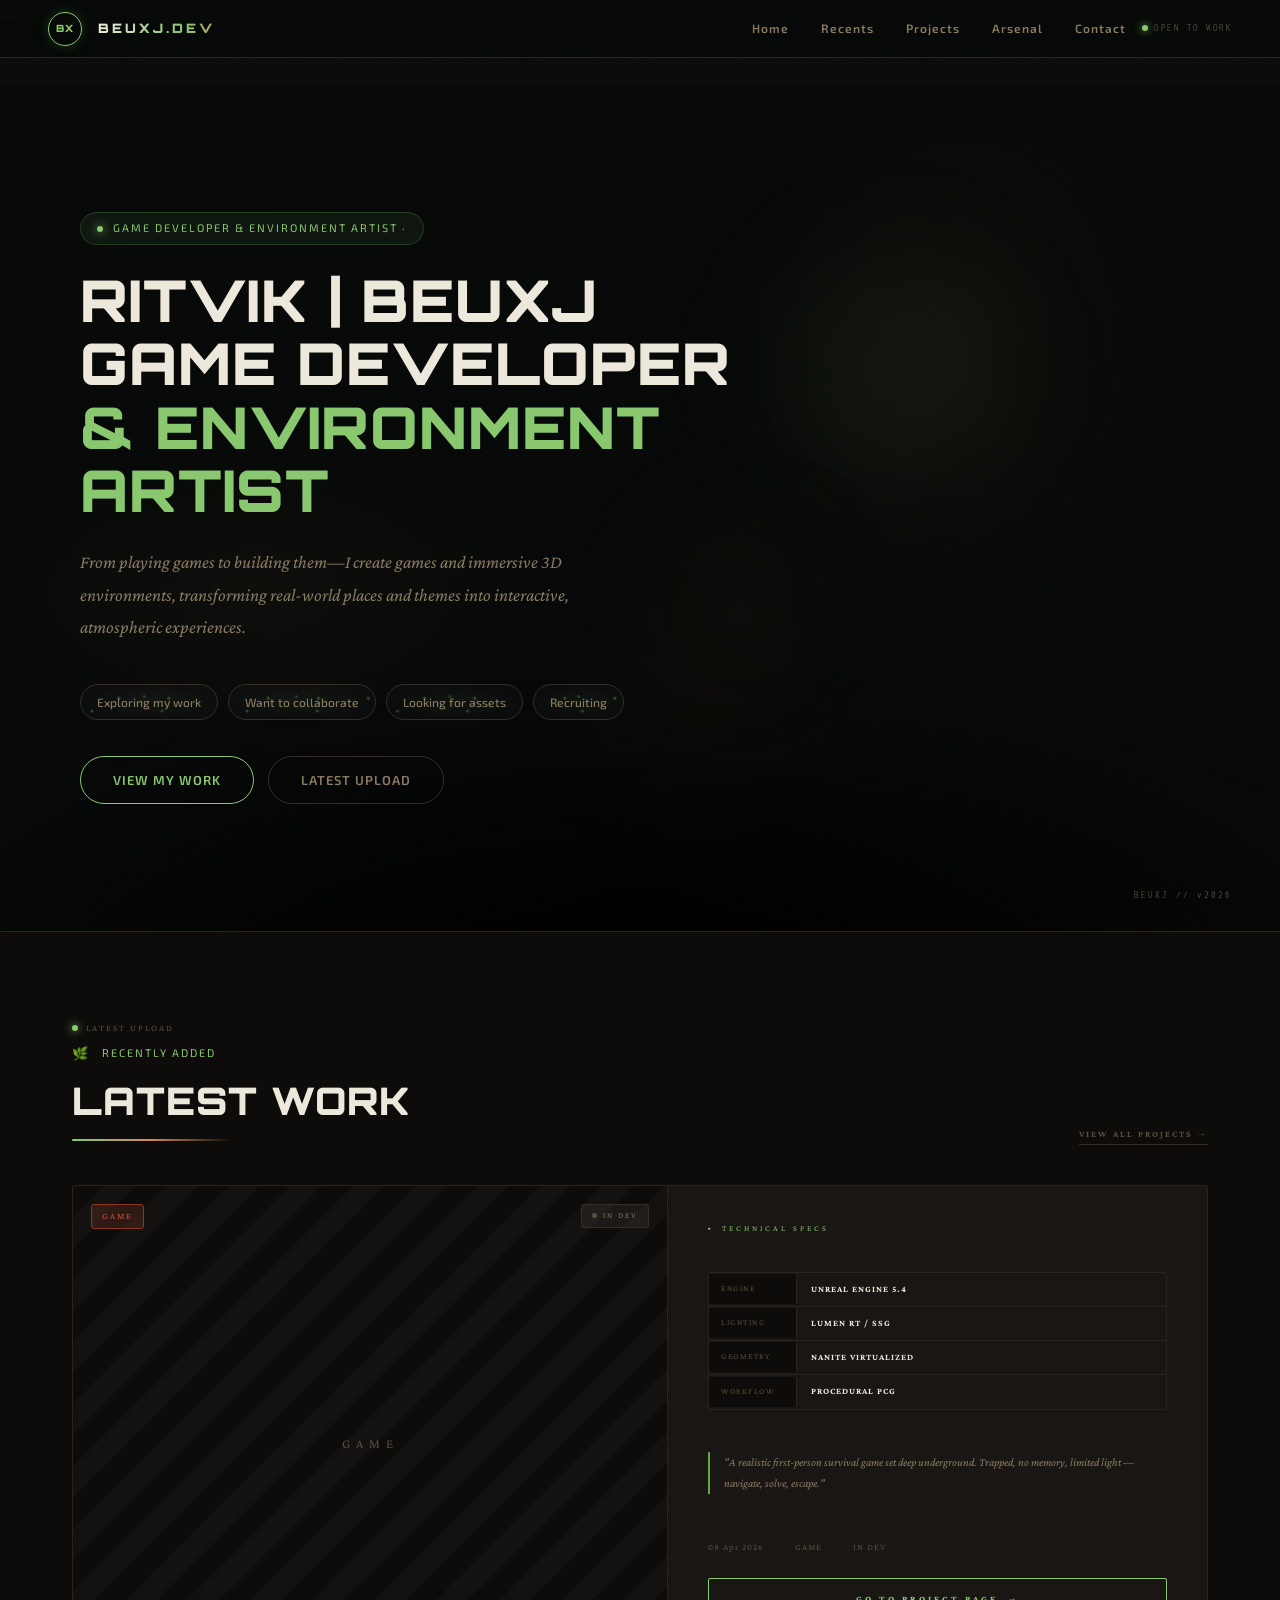
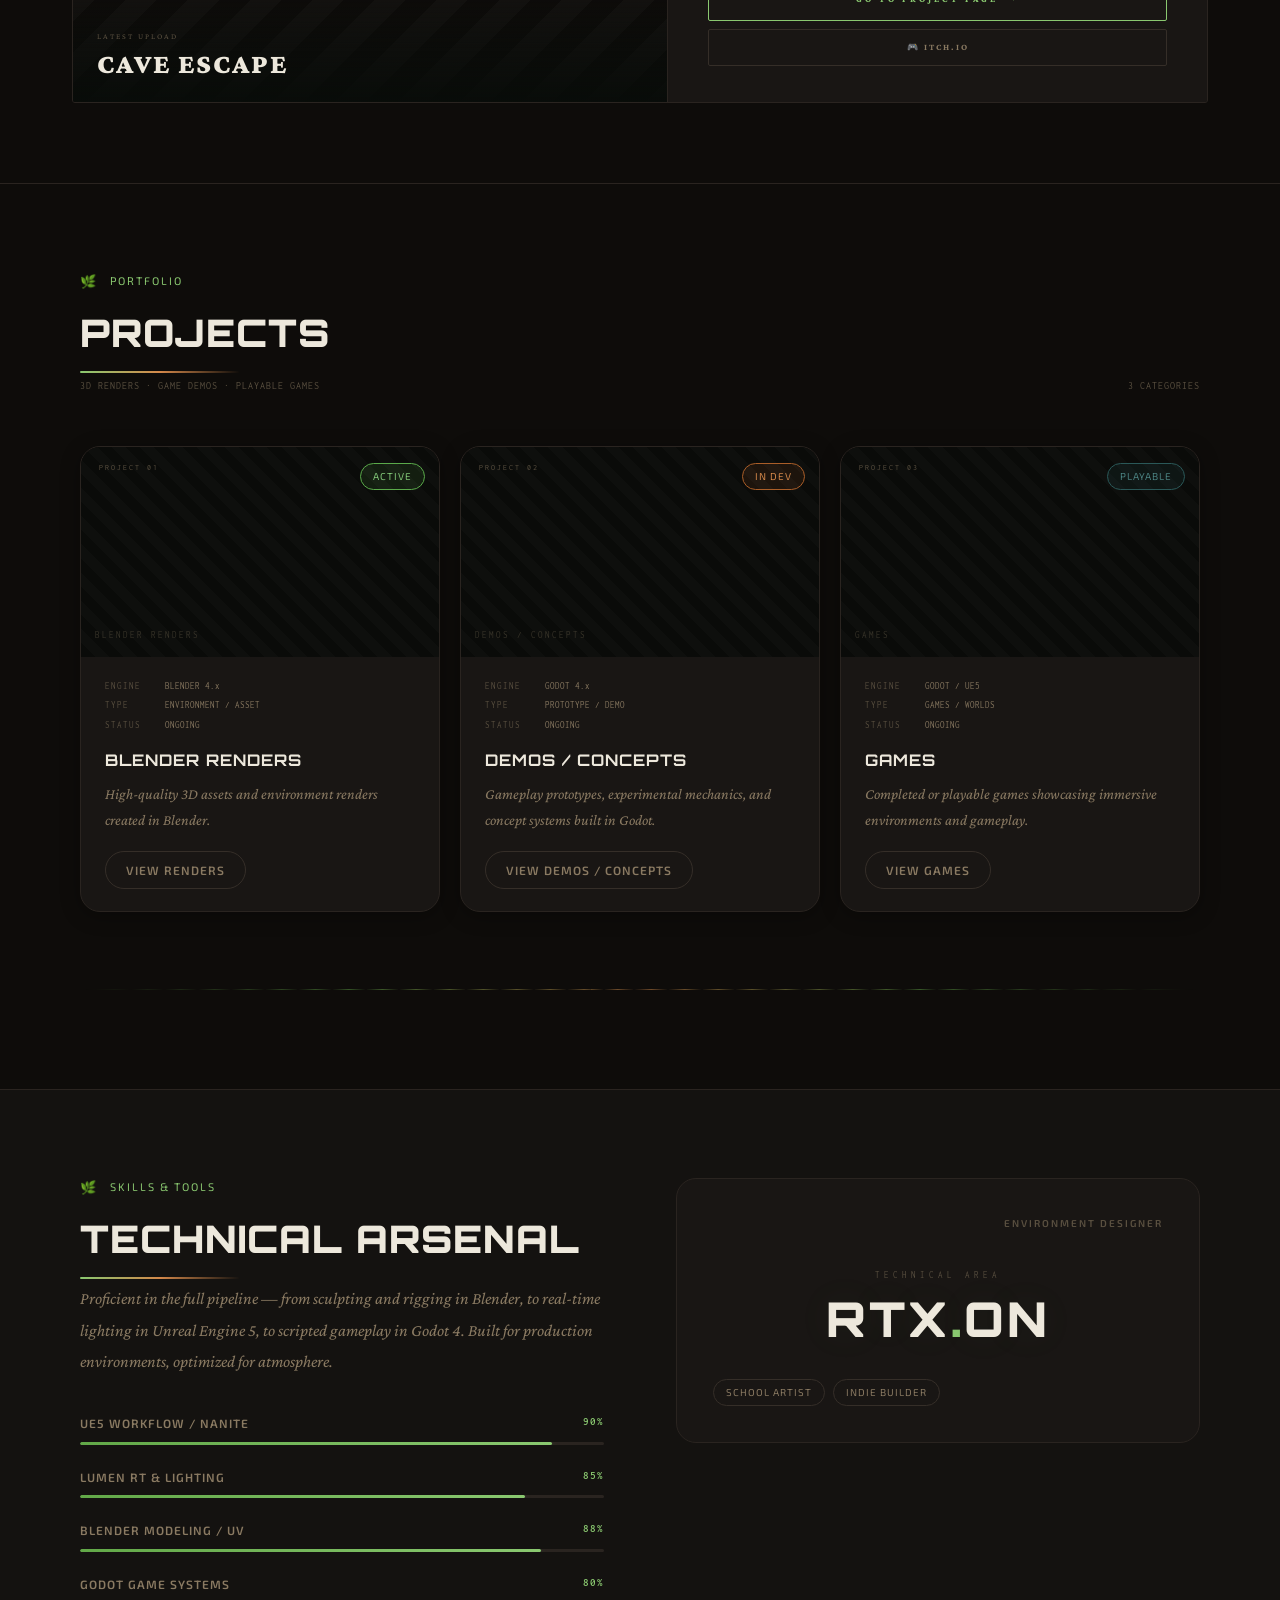
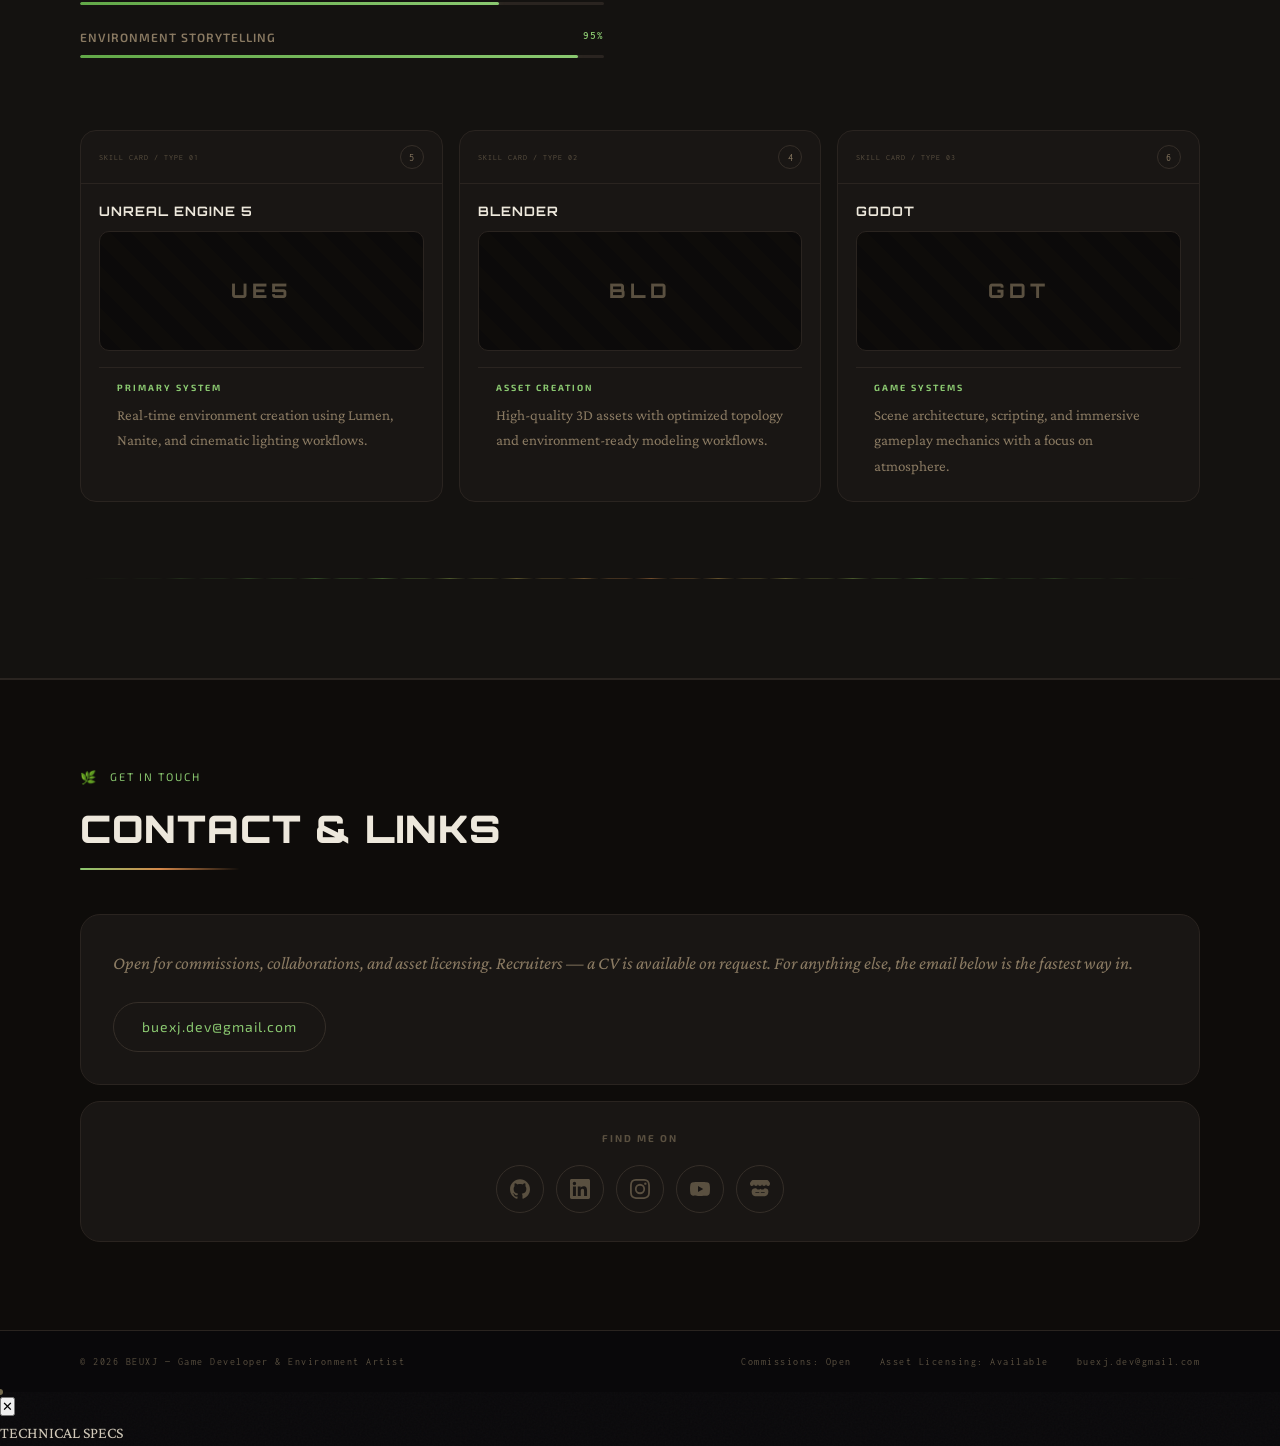
==== commit fb646f32: "added social links" ====
--- a/index.html
+++ b/index.html
@@ -217,35 +217,35 @@
           <div class="elsewhere-label">Find me on</div>
           <div class="social-links social-icons">
 
-            <a href="https://github.com/" target="_blank" rel="noopener"
+            <a href="https://github.com/Beuxj" target="_blank" rel="noopener"
                class="social-icon-btn" aria-label="GitHub" data-tooltip="GitHub">
               <svg viewBox="0 0 24 24" fill="currentColor" aria-hidden="true">
                 <path d="M12 .297c-6.63 0-12 5.373-12 12 0 5.303 3.438 9.8 8.205 11.385.6.113.82-.258.82-.577 0-.285-.01-1.04-.015-2.04-3.338.724-4.042-1.61-4.042-1.61C4.422 18.07 3.633 17.7 3.633 17.7c-1.087-.744.084-.729.084-.729 1.205.084 1.838 1.236 1.838 1.236 1.07 1.835 2.809 1.305 3.495.998.108-.776.417-1.305.76-1.605-2.665-.3-5.466-1.332-5.466-5.93 0-1.31.465-2.38 1.235-3.22-.135-.303-.54-1.523.105-3.176 0 0 1.005-.322 3.3 1.23.96-.267 1.98-.399 3-.405 1.02.006 2.04.138 3 .405 2.28-1.552 3.285-1.23 3.285-1.23.645 1.653.24 2.873.12 3.176.765.84 1.23 1.91 1.23 3.22 0 4.61-2.805 5.625-5.475 5.92.42.36.81 1.096.81 2.22 0 1.606-.015 2.896-.015 3.286 0 .315.21.69.825.57C20.565 22.092 24 17.592 24 12.297c0-6.627-5.373-12-12-12"/>
               </svg>
             </a>
 
-            <a href="https://linkedin.com/" target="_blank" rel="noopener"
+            <a href="https://www.linkedin.com/in/ritvik-paul-022bb6386/" target="_blank" rel="noopener"
                class="social-icon-btn" aria-label="LinkedIn" data-tooltip="LinkedIn">
               <svg viewBox="0 0 24 24" fill="currentColor" aria-hidden="true">
                 <path d="M20.447 20.452h-3.554v-5.569c0-1.328-.027-3.037-1.852-3.037-1.853 0-2.136 1.445-2.136 2.939v5.667H9.351V9h3.414v1.561h.046c.477-.9 1.637-1.85 3.37-1.85 3.601 0 4.267 2.37 4.267 5.455v6.286zM5.337 7.433a2.062 2.062 0 01-2.063-2.065 2.064 2.064 0 112.063 2.065zm1.782 13.019H3.555V9h3.564v11.452zM22.225 0H1.771C.792 0 0 .774 0 1.729v20.542C0 23.227.792 24 1.771 24h20.451C23.2 24 24 23.227 24 22.271V1.729C24 .774 23.2 0 22.222 0h.003z"/>
               </svg>
             </a>
 
-            <a href="https://instagram.com/" target="_blank" rel="noopener"
+            <a href="https://www.instagram.com/beuxj.dev" target="_blank" rel="noopener"
                class="social-icon-btn" aria-label="Instagram" data-tooltip="Instagram">
               <svg viewBox="0 0 24 24" fill="currentColor" aria-hidden="true">
                 <path d="M12 2.163c3.204 0 3.584.012 4.85.07 3.252.148 4.771 1.691 4.919 4.919.058 1.265.069 1.645.069 4.849 0 3.205-.012 3.584-.069 4.849-.149 3.225-1.664 4.771-4.919 4.919-1.266.058-1.644.07-4.85.07-3.204 0-3.584-.012-4.849-.07-3.26-.149-4.771-1.699-4.919-4.92-.058-1.265-.07-1.644-.07-4.849 0-3.204.013-3.583.07-4.849.149-3.227 1.664-4.771 4.919-4.919 1.266-.057 1.645-.069 4.849-.069zm0-2.163c-3.259 0-3.667.014-4.947.072-4.358.2-6.78 2.618-6.98 6.98-.059 1.281-.073 1.689-.073 4.948 0 3.259.014 3.668.072 4.948.2 4.358 2.618 6.78 6.98 6.98 1.281.058 1.689.072 4.948.072 3.259 0 3.668-.014 4.948-.072 4.354-.2 6.782-2.618 6.979-6.98.059-1.28.073-1.689.073-4.948 0-3.259-.014-3.667-.072-4.947-.196-4.354-2.617-6.78-6.979-6.98-1.281-.059-1.69-.073-4.949-.073zm0 5.838a6.162 6.162 0 100 12.324 6.162 6.162 0 000-12.324zM12 16a4 4 0 110-8 4 4 0 010 8zm6.406-11.845a1.44 1.44 0 100 2.881 1.44 1.44 0 000-2.881z"/>
               </svg>
             </a>
 
-            <a href="https://youtube.com/" target="_blank" rel="noopener"
+            <a href="https://www.youtube.com/@Beuxjcreates" target="_blank" rel="noopener"
                class="social-icon-btn" aria-label="YouTube" data-tooltip="YouTube">
               <svg viewBox="0 0 24 24" fill="currentColor" aria-hidden="true">
                 <path d="M23.495 6.205a3.007 3.007 0 00-2.088-2.088c-1.87-.501-9.396-.501-9.396-.501s-7.507-.01-9.396.501A3.007 3.007 0 00.527 6.205a31.247 31.247 0 00-.522 5.805 31.247 31.247 0 00.522 5.783 3.007 3.007 0 002.088 2.088c1.868.502 9.396.502 9.396.502s7.506 0 9.396-.502a3.007 3.007 0 002.088-2.088 31.247 31.247 0 00.5-5.783 31.247 31.247 0 00-.5-5.805zM9.609 15.601V8.408l6.264 3.602z"/>
               </svg>
             </a>
 
-            <a href="https://itch.io/" target="_blank" rel="noopener"
+            <a href="https://beuxj.itch.io/" target="_blank" rel="noopener"
                class="social-icon-btn" aria-label="Itch.io" data-tooltip="Itch.io · Asset Store">
               <svg viewBox="0 0 245.371 220.736" fill="currentColor" aria-hidden="true">
                 <path d="M31.99 1.365C21.287 7.72.2 31.945 0 38.298v10.516C0 62.144 12.46 73.86 23.773 73.86c13.584 0 24.902-11.258 24.902-24.77 0 13.512 10.918 24.77 24.501 24.77 13.584 0 24.501-11.258 24.501-24.77 0 13.512 11.319 24.77 24.903 24.77h.568c13.483 0 24.503-11.258 24.503-24.77 0 13.512 10.917 24.77 24.501 24.77 13.683 0 24.501-11.258 24.501-24.77 0 13.512 11.218 24.77 24.802 24.77 11.313 0 23.773-11.716 23.773-25.046V38.298c-.2-6.353-21.287-30.578-32-36.933C180.686 1.365 63.596 1.365 31.99 1.365zM66 99.713c-12.06.2-23.18 2.535-33.696 10.716C23.908 118.61 20 130.03 20 141.449v6.252C20 175.004 38.835 198 60.94 198h122.49c22.106 0 41.941-22.996 41.941-50.299v-6.252c0-11.419-3.906-22.839-12.304-30.02-10.516-8.181-21.436-10.516-33.696-10.716-4.705 10.115-15.123 17.198-27.081 17.198-9.613 0-18.426-4.405-24.301-11.258-5.875 6.853-14.688 11.258-24.301 11.258-11.958 0-22.376-7.083-27.081-17.198H66zm-6.597 48.985H113v9.015H66.004v-9.015h-6.601zm128.994 0H180v9.015h-46.996v-9.015h55.393z"/>
